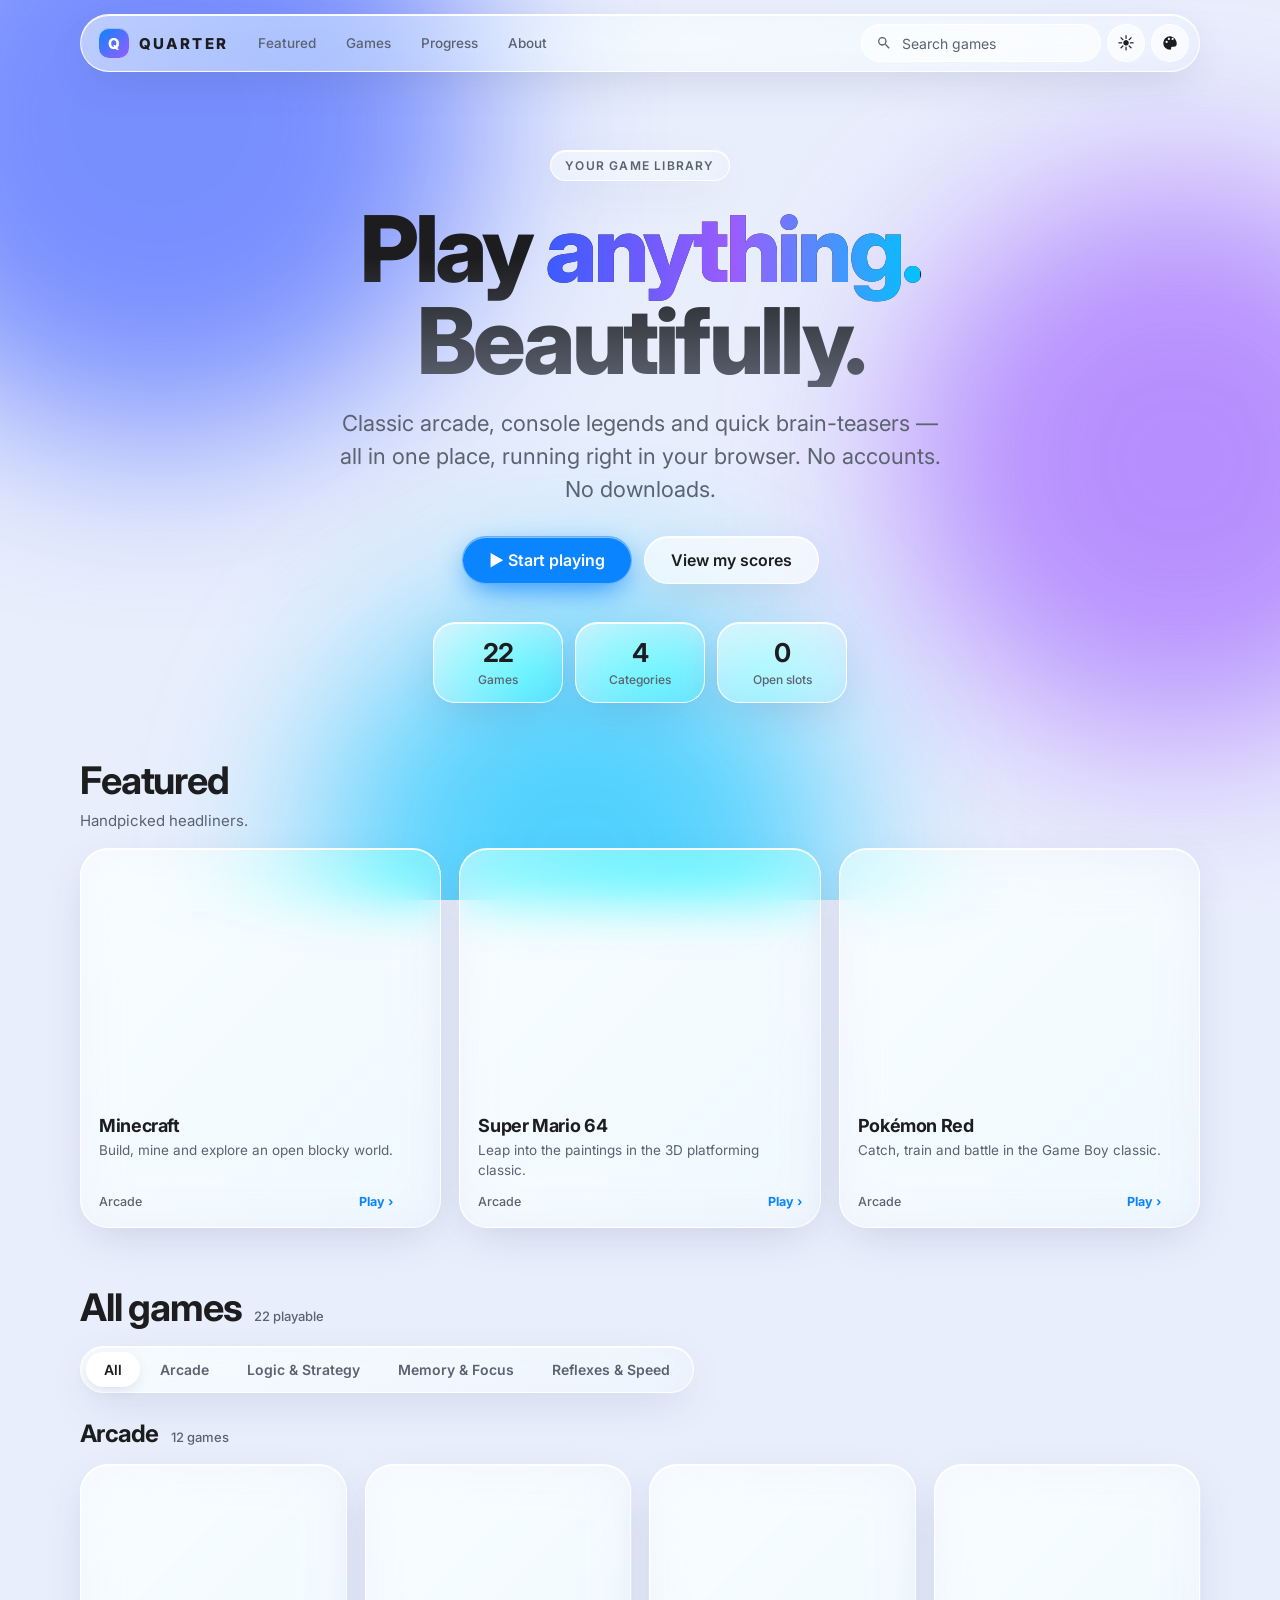
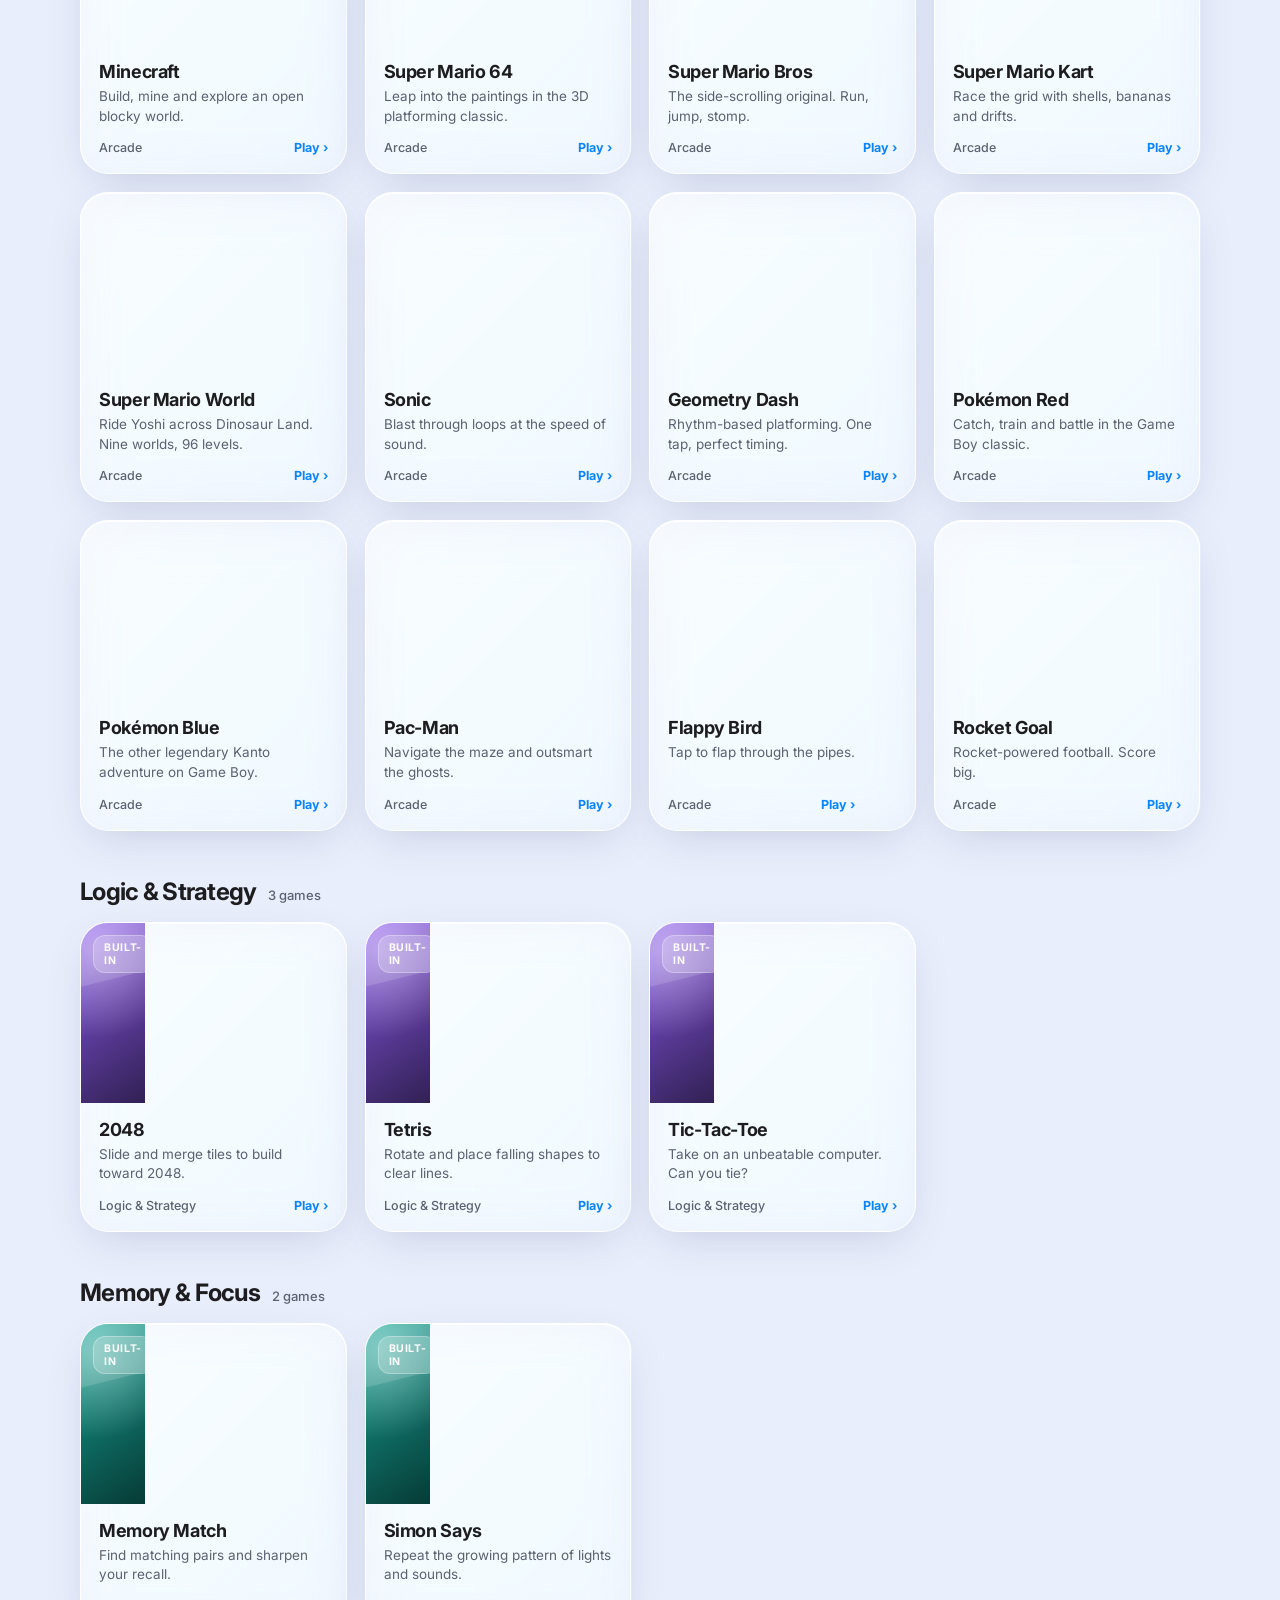
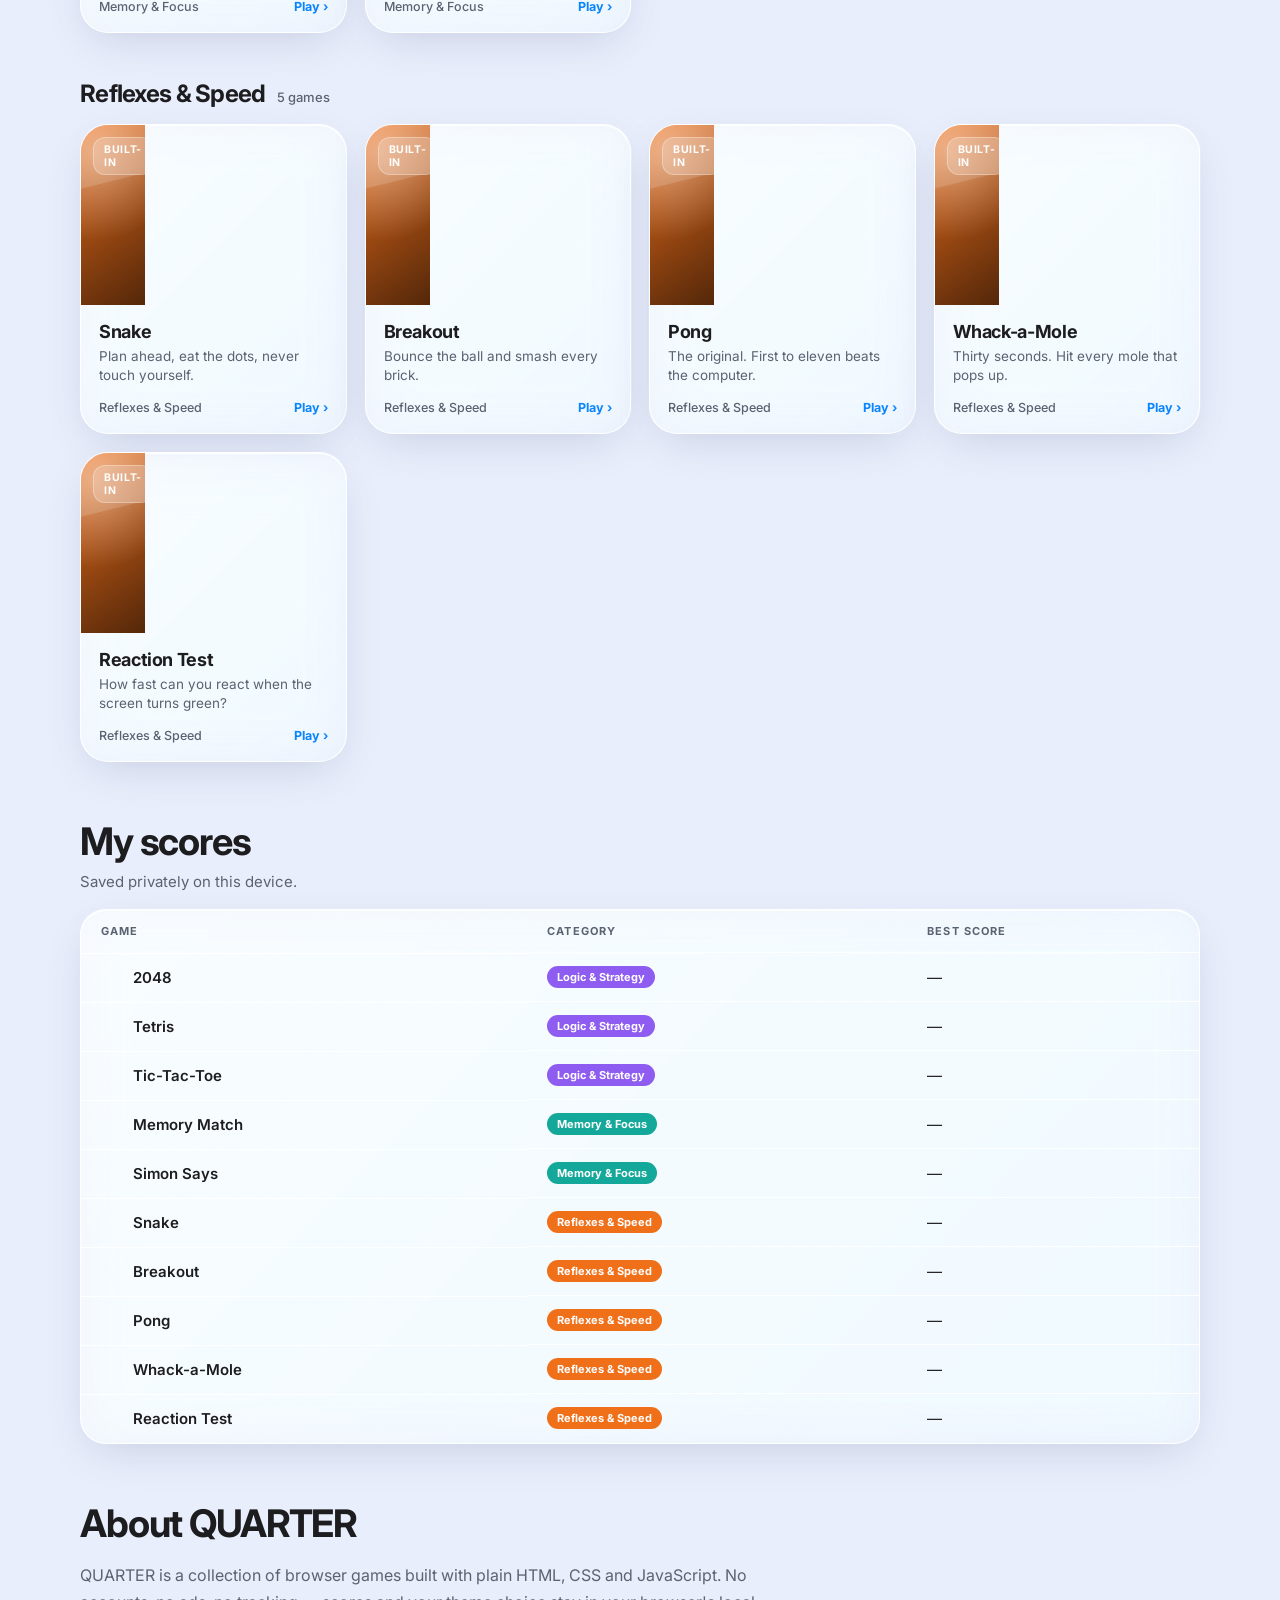
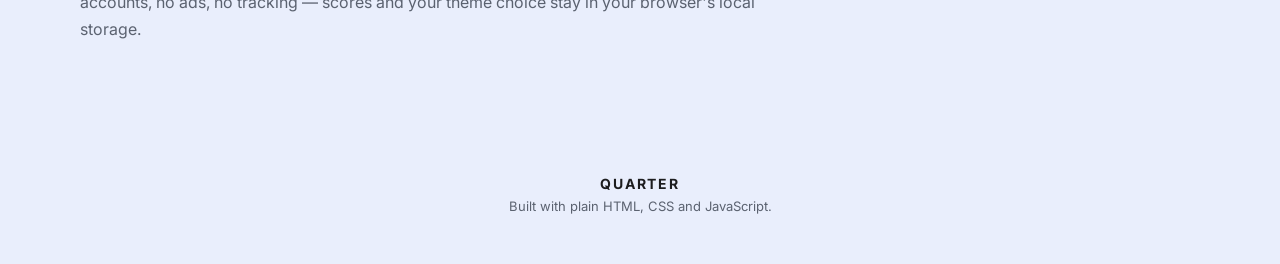
==== index.html @ 6c2a37e6 "Remove open slots from game list in index.html Removed 5 open slots for arcade games from the list." ====
<!DOCTYPE html>
<html lang="en" data-theme="midnight" data-mode="dark" data-style="glass">
<head>
<meta charset="UTF-8">
<meta name="viewport" content="width=device-width, initial-scale=1.0">
<title>QUARTER — Play</title>
<script>try{var h=document.documentElement,L=localStorage,m=L.getItem("quarter_mode"),c=L.getItem("quarter_theme"),y=L.getItem("quarter_style");if(!m)m=matchMedia("(prefers-color-scheme: light)").matches?"light":"dark";if(c==="frost"){c="midnight";m="light"}h.dataset.mode=m;if(c)h.dataset.theme=c;if(y)h.dataset.style=y}catch(e){}</script>
<link rel="icon" type="image/jpeg" href="favicon.jpg">
<style>
@import url('https://fonts.googleapis.com/css2?family=Inter:wght@400;500;600;700;800&family=Press+Start+2P&family=JetBrains+Mono:wght@400;600&display=swap');
:root{--font:-apple-system,BlinkMacSystemFont,"SF Pro Display","SF Pro Text",Inter,"Segoe UI",Roboto,sans-serif}
[data-theme=midnight]{--bgd:#05060d;--bgl:#e9eefc;--b1:#3b5bff;--b2:#9b5cff;--b3:#00c2ff;--accent:#0a84ff}
[data-theme=aurora]{--bgd:#021210;--bgl:#e4f8f1;--b1:#00d4a0;--b2:#1fa2ff;--b3:#7cff6b;--accent:#10b98a}
[data-theme=sunset]{--bgd:#150807;--bgl:#fff0e7;--b1:#ff6a3d;--b2:#ff2d78;--b3:#ffb347;--accent:#ff6a3d}
[data-theme=neon]{--bgd:#0a0214;--bgl:#f6e8ff;--b1:#ff00d4;--b2:#6a00ff;--b3:#00f0ff;--accent:#b44cff}
[data-theme=graphite]{--bgd:#0c0c0e;--bgl:#ececf0;--b1:#8e8e99;--b2:#5a6a8a;--b3:#b0b8c8;--accent:#7d8cab}
[data-mode=dark]{--bg:var(--bgd);--text:#f5f5f7;--muted:#a1a1b0;--g:rgba(255,255,255,.07);--gb:rgba(255,255,255,.17);--hi:rgba(255,255,255,.38);--sh:rgba(0,0,0,.5);--bo:.5;--surf:#161826;--line:rgba(255,255,255,.16);color-scheme:dark}
[data-mode=light]{--bg:var(--bgl);--text:#1d1d1f;--muted:#5b6270;--g:rgba(255,255,255,.55);--gb:rgba(255,255,255,.9);--hi:#fff;--sh:rgba(60,80,120,.22);--bo:.65;--surf:#fff;--line:rgba(0,0,0,.14);color-scheme:light}
[data-mode=light] .btn.sec,[data-mode=light] .search,[data-mode=light] .icon-btn{background:rgba(255,255,255,.65)}
[data-mode=light] nav.links a:hover{background:rgba(0,0,0,.06)}
[data-mode=light] .seg button.on{background:#fff}
*{box-sizing:border-box}html{scroll-behavior:smooth}
body{margin:0;background:var(--bg);color:var(--text);font-family:var(--font);-webkit-font-smoothing:antialiased;transition:background .5s,color .3s}
body:has(#stage-wrap.active){overflow:hidden}
a{color:inherit;text-decoration:none}button,input{font-family:inherit;color:inherit}
canvas{image-rendering:pixelated;max-width:100%}

/* ambient light behind the glass */
.bg{position:fixed;inset:0;z-index:-1;overflow:hidden;background:var(--bg);transition:background .5s}
.bg i{position:absolute;border-radius:50%;filter:blur(90px);opacity:var(--bo);animation:drift 22s ease-in-out infinite alternate;transition:background .6s}
.bg i:nth-child(1){width:640px;height:640px;top:-200px;left:-160px;background:var(--b1)}
.bg i:nth-child(2){width:560px;height:560px;top:20%;right:-180px;background:var(--b2);animation-delay:-7s}
.bg i:nth-child(3){width:520px;height:520px;bottom:-220px;left:25%;background:var(--b3);animation-delay:-13s}
@keyframes drift{to{transform:translate(60px,-40px) scale(1.12)}}

/* liquid glass material */
.glass{position:relative;background:linear-gradient(135deg,var(--g),rgba(255,255,255,.02));backdrop-filter:blur(26px) saturate(190%) brightness(1.05);-webkit-backdrop-filter:blur(26px) saturate(190%) brightness(1.05);border:1px solid var(--gb);box-shadow:inset 0 1px 0 var(--hi),inset 0 -1px 0 rgba(255,255,255,.05),inset 1px 0 0 rgba(255,255,255,.08),0 14px 44px -12px var(--sh)}
.glass:after{content:'';position:absolute;inset:0;border-radius:inherit;pointer-events:none;background:radial-gradient(260px circle at var(--mx,25%) var(--my,0%),rgba(255,255,255,.22),transparent 60%);opacity:0;transition:opacity .25s}
.glass:hover:after{opacity:1}

/* floating nav */
header.top{position:fixed;top:14px;left:50%;transform:translateX(-50%);width:min(1120px,calc(100% - 24px));height:58px;border-radius:30px;z-index:100;display:flex;align-items:center;gap:6px;padding:0 10px 0 18px}
.brand{display:flex;align-items:center;gap:10px;font-weight:800;letter-spacing:.14em;font-size:15px;margin-right:10px}
.brand .coin{width:30px;height:30px;border-radius:10px;background:linear-gradient(135deg,var(--accent),var(--b2));display:grid;place-items:center;color:#fff;font-size:15px;letter-spacing:0;box-shadow:inset 0 1px 0 rgba(255,255,255,.5)}
nav.links{display:flex;gap:2px}
nav.links a{font-size:13.5px;font-weight:500;color:var(--muted);padding:8px 14px;border-radius:20px;transition:.2s}
nav.links a:hover{color:var(--text);background:rgba(255,255,255,.1)}
.sp{flex:1}
.search{display:flex;align-items:center;gap:8px;height:38px;padding:0 14px;border-radius:20px;background:rgba(255,255,255,.08);border:1px solid var(--gb);width:min(240px,34vw);color:var(--muted)}
.search svg{width:16px;height:16px;flex-shrink:0}
.search input{background:none;border:0;outline:0;font-size:14px;width:100%;color:var(--text)}
.search input::placeholder{color:var(--muted)}
.icon-btn{width:38px;height:38px;border-radius:50%;border:1px solid var(--gb);background:rgba(255,255,255,.08);cursor:pointer;display:grid;place-items:center;transition:.2s}
.icon-btn:hover{background:rgba(255,255,255,.18);transform:scale(1.06)}
.icon-btn svg{width:18px;height:18px}
.themes{position:absolute;top:66px;right:6px;border-radius:24px;padding:14px;display:none;gap:12px;flex-direction:column;min-width:210px}
.themes.open{display:flex}
.themes h4{margin:0;font-size:11px;letter-spacing:.12em;text-transform:uppercase;color:var(--muted);font-weight:700}
.sw-row{display:flex;gap:10px}
.sw{width:30px;height:30px;border-radius:50%;border:2px solid transparent;cursor:pointer;box-shadow:inset 0 1px 0 rgba(255,255,255,.5),0 4px 10px rgba(0,0,0,.3);transition:.2s}
.sw:hover{transform:scale(1.12)}.sw.on{border-color:var(--text)}
.theme-name{font-size:13px;font-weight:600}

main{max-width:1160px;margin:0 auto;padding:0 20px 40px}

/* hero */
.hero{padding:150px 0 54px;text-align:center}
.eyebrow{display:inline-block;font-size:12px;font-weight:600;letter-spacing:.1em;text-transform:uppercase;padding:7px 14px;border-radius:20px;margin-bottom:22px;color:var(--muted)}
.hero h1{font-size:clamp(44px,8.5vw,92px);line-height:1;letter-spacing:-.04em;font-weight:800;margin:0 0 20px;background:linear-gradient(180deg,var(--text) 30%,var(--muted));-webkit-background-clip:text;background-clip:text;color:transparent}
.hero h1 em{font-style:normal;background:linear-gradient(90deg,var(--b1),var(--b2),var(--b3));-webkit-background-clip:text;background-clip:text;color:transparent}
.hero p{font-size:clamp(17px,2.2vw,22px);color:var(--muted);max-width:620px;margin:0 auto 30px;line-height:1.5;font-weight:400}
.cta{display:flex;gap:12px;justify-content:center;flex-wrap:wrap}
.btn{font-size:16px;font-weight:600;padding:13px 26px;border-radius:30px;border:1px solid var(--gb);cursor:pointer;transition:.25s;display:inline-flex;align-items:center;gap:8px}
.btn:hover{transform:translateY(-2px) scale(1.02)}
.btn.pri{background:var(--accent);color:#fff;border-color:rgba(255,255,255,.35);box-shadow:inset 0 1px 0 rgba(255,255,255,.5),0 10px 30px -8px var(--accent)}
.btn.sec{background:rgba(255,255,255,.1);backdrop-filter:blur(14px)}
.stats{display:flex;gap:12px;justify-content:center;margin-top:38px;flex-wrap:wrap}
.stat{border-radius:22px;padding:14px 26px;min-width:130px}
.stat b{display:block;font-size:26px;font-weight:700;letter-spacing:-.02em}
.stat span{font-size:12px;color:var(--muted);font-weight:500}

/* section headings */
.sec-head{display:flex;align-items:baseline;gap:12px;margin:0 0 16px}
.sec-head h2{font-size:clamp(26px,4vw,38px);letter-spacing:-.03em;font-weight:700;margin:0}
.sec-head .count{font-size:13px;color:var(--muted);font-weight:500}
.sec-sub{color:var(--muted);margin:-8px 0 18px;font-size:15px}
section.blk{margin-bottom:56px;scroll-margin-top:90px}

/* featured */
.feat{display:grid;grid-template-columns:repeat(3,1fr);gap:18px}
.feat .card .cover{height:250px}
.feat .card .ico{width:92px;height:92px}

/* filter control */
.seg{display:inline-flex;gap:2px;padding:5px;border-radius:26px;margin-bottom:26px;flex-wrap:wrap}
.seg button{border:0;background:none;font-size:14px;font-weight:600;padding:9px 18px;border-radius:22px;cursor:pointer;color:var(--muted);transition:.25s}
.seg button:hover{color:var(--text)}
.seg button.on{background:rgba(255,255,255,.2);color:var(--text);box-shadow:inset 0 1px 0 var(--hi),0 4px 14px -4px var(--sh)}

/* cards */
.group{margin-bottom:46px}
.grid{display:grid;grid-template-columns:repeat(auto-fill,minmax(230px,1fr));gap:18px}
.card{border-radius:28px;overflow:hidden;cursor:pointer;text-align:left;padding:0;display:flex;flex-direction:column;transition:transform .35s cubic-bezier(.2,.8,.2,1),box-shadow .35s}
.card:hover{transform:translateY(-6px) scale(1.015)}
.card:focus-visible{outline:3px solid var(--accent);outline-offset:3px}
.cover{height:180px;position:relative;display:grid;place-items:center;background:radial-gradient(circle at 25% 15%,rgba(255,255,255,.4),transparent 55%),linear-gradient(145deg,var(--c),color-mix(in srgb,var(--c) 35%,#000));overflow:hidden}
.cover:before{content:'';position:absolute;width:160%;height:60%;top:-30%;left:-30%;background:rgba(255,255,255,.14);transform:rotate(-14deg)}
.cover.art{background-size:cover;background-position:var(--pos,center)}
.cover.art:before{display:none}
.cover.art:after{content:'';position:absolute;inset:0;background:linear-gradient(180deg,rgba(0,0,0,.28),transparent 35%,transparent 70%,rgba(0,0,0,.22))}
.card:hover .cover.art{background-size:112%;transition:background-size .5s}
.cover.art{transition:background-size .5s}
.ico{width:64px;height:64px;position:relative;filter:drop-shadow(0 8px 14px rgba(0,0,0,.35));transition:transform .4s cubic-bezier(.2,.8,.2,1)}
.card:hover .ico{transform:scale(1.14) rotate(-4deg)}
.tag{position:absolute;top:12px;left:12px;font-size:10.5px;font-weight:700;letter-spacing:.06em;text-transform:uppercase;color:#fff;padding:5px 10px;border-radius:12px;background:rgba(255,255,255,.2);backdrop-filter:blur(10px);border:1px solid rgba(255,255,255,.3)}
.meta{padding:16px 18px 18px;flex:1;display:flex;flex-direction:column}
.meta h3{margin:0 0 5px;font-size:18px;font-weight:700;letter-spacing:-.02em}
.meta p{margin:0;font-size:13.5px;color:var(--muted);line-height:1.45;flex:1}
.foot{margin-top:14px;display:flex;justify-content:space-between;align-items:center;font-size:12.5px;color:var(--muted);font-weight:500}
.play{color:var(--accent);font-weight:700}
.card.slot{border-style:dashed;cursor:default}
.card.slot:hover{transform:none}
.card.slot .cover{background:repeating-linear-gradient(135deg,rgba(255,255,255,.07) 0 12px,transparent 12px 24px)}
.card.slot .ico{opacity:.45;filter:none}
.card.slot .tag{background:none;color:var(--muted);border-color:var(--gb)}
.empty{color:var(--muted);padding:40px;text-align:center;border-radius:24px}

/* progress */
.board{border-radius:26px;overflow:hidden}
.board table{width:100%;border-collapse:collapse;font-size:15px}
.board th{text-align:left;padding:14px 20px;font-size:11px;letter-spacing:.1em;text-transform:uppercase;color:var(--muted);font-weight:700}
.board td{padding:13px 20px;border-top:1px solid var(--gb)}
.board td.name{display:flex;align-items:center;gap:10px;font-weight:600}
.board td.name img{width:22px;height:22px}
.pill{display:inline-block;font-size:11px;font-weight:700;padding:4px 10px;border-radius:12px;color:#fff}

/* player sheet */
#stage-wrap{display:none;position:fixed;inset:0;z-index:300;background:rgba(0,0,0,.8);padding:20px;overflow:auto}
#stage-wrap.active{display:flex;align-items:center;justify-content:center;animation:fade .25s}
@keyframes fade{from{opacity:0}}
.stage{width:min(1180px,100%);border-radius:32px;padding:20px;animation:pop .35s cubic-bezier(.2,.9,.3,1.1);background:linear-gradient(135deg,rgba(40,44,60,.97),rgba(20,22,32,.98));color:#f5f5f7}
#stage-wrap .stage{backdrop-filter:none;-webkit-backdrop-filter:none}
#stage-wrap .stage:after{display:none}
.chipx{text-decoration:none;display:inline-block}
@keyframes pop{from{transform:scale(.94);opacity:0}}
.stage-head{display:flex;align-items:center;justify-content:space-between;margin-bottom:14px;flex-wrap:wrap;gap:10px;padding:0 6px}
.stage-head h2{font-size:22px;margin:0;letter-spacing:-.02em}
.stage-controls{display:flex;gap:8px;align-items:center;flex-wrap:wrap}
.chipx{font-size:12.5px;font-weight:600;padding:8px 14px;border-radius:18px;background:rgba(255,255,255,.1);border:1px solid rgba(255,255,255,.18);color:#e5e5ea}
button.chipx{cursor:pointer;transition:.2s}button.chipx:hover{background:rgba(255,255,255,.22)}
button.chipx.close:hover{background:#ff453a;border-color:#ff453a;color:#fff}
.stage-canvas-holder{display:flex;justify-content:center;align-items:center;background:#07080c;border-radius:22px;border:1px solid rgba(255,255,255,.1);padding:14px;min-height:420px}
.stage-canvas-holder:fullscreen{background:#000;width:100vw;height:100vh}
.stage-footer{margin-top:12px;color:#a1a1b0;font-size:13px;text-align:center}

footer{text-align:center;color:var(--muted);font-size:13px;padding:36px 20px 50px}
footer b{color:var(--text);letter-spacing:.14em;font-size:14px}
.error-banner{display:none;border-radius:16px;padding:12px 16px;margin-bottom:18px;color:#ff6961}


.themes{min-width:280px}
.row-mode{display:flex;align-items:center;gap:10px;font-size:13px;font-weight:600}
.row-mode span:first-child{flex:1}
.tog{width:50px;height:30px;border-radius:16px;border:1px solid var(--gb);background:rgba(120,120,140,.35);position:relative;cursor:pointer;padding:0;transition:.25s}
.tog i{position:absolute;top:2px;left:2px;width:24px;height:24px;border-radius:50%;background:#fff;box-shadow:0 2px 6px rgba(0,0,0,.35);transition:.25s}
.tog.on{background:var(--accent)}.tog.on i{transform:translateX(20px)}
.tabs{display:flex;gap:2px;padding:4px;border-radius:18px;background:rgba(120,120,140,.2)}
.tabs button{flex:1;border:0;background:none;font-size:13px;font-weight:600;padding:7px;border-radius:14px;cursor:pointer;color:var(--muted)}
.tabs button.on{background:var(--accent);color:#fff}
.style-opt{display:block;width:100%;text-align:left;border:1px solid var(--gb);background:rgba(120,120,140,.12);border-radius:14px;padding:9px 12px;margin-bottom:6px;cursor:pointer;transition:.2s}
.style-opt:hover{background:rgba(120,120,140,.25)}
.style-opt.on{border-color:var(--accent);box-shadow:0 0 0 1px var(--accent)}
.style-opt b{display:block;font-size:13.5px}.style-opt span{font-size:11.5px;color:var(--muted)}
#mode-btn{font-size:17px;line-height:1}

/* ===== Style packs (default = Liquid Glass) ===== */
html:not([data-style=glass]) .glass{backdrop-filter:none;-webkit-backdrop-filter:none;background:var(--surf);box-shadow:none;border-color:var(--line)}
html:not([data-style=glass]) .glass:after{display:none}
html:not([data-style=glass]) .bg i{display:none}
html:not([data-style=glass]) .hero h1{background:none;-webkit-background-clip:border-box;background-clip:border-box;color:var(--text)}
html:not([data-style=glass]) .hero h1 em{background:none;-webkit-background-clip:border-box;background-clip:border-box;color:var(--accent)}
html:not([data-style=glass]) .seg button.on{background:var(--accent);color:#fff;box-shadow:none}
html:not([data-style=glass]) :is(.search,.icon-btn){background:var(--surf);border-color:var(--line)}
html:not([data-style=glass]) nav.links a:hover{background:var(--line)}
html:not([data-style=glass]) .stage{background:var(--surf);color:var(--text)}
html:not([data-style=glass]) .chipx{background:var(--bg);color:var(--text);border-color:var(--line)}
html:not([data-style=glass]) .stage-footer{color:var(--muted)}

/* Clean (flat, Apple-like) */
html[data-style=clean][data-mode=dark]{--bg:#000;--surf:#1c1c1e;--line:rgba(255,255,255,.1)}
html[data-style=clean][data-mode=light]{--bg:#f5f5f7;--surf:#fff;--line:rgba(0,0,0,.08)}
html[data-style=clean] .glass{box-shadow:0 1px 2px rgba(0,0,0,.06),0 12px 32px -14px rgba(0,0,0,.28)}

/* Terminal */
html[data-style=terminal]{--font:"JetBrains Mono","SF Mono",Menlo,Consolas,monospace}
html[data-style=terminal][data-mode=dark]{--bg:#020403;--surf:#050d07;--text:color-mix(in srgb,var(--accent) 65%,#fff);--muted:color-mix(in srgb,var(--accent) 60%,#333);--line:color-mix(in srgb,var(--accent) 60%,#000)}
html[data-style=terminal][data-mode=light]{--bg:#f1eee1;--surf:#faf8ee;--text:#14301a;--muted:#4d6a52;--line:#14301a}
html[data-style=terminal] *{border-radius:4px!important}
html[data-style=terminal] .glass{border:1px solid var(--line)}
html[data-style=terminal][data-mode=dark] .glass{box-shadow:0 0 16px color-mix(in srgb,var(--accent) 22%,transparent)}
html[data-style=terminal][data-mode=dark] body{text-shadow:0 0 7px color-mix(in srgb,var(--accent) 45%,transparent)}
html[data-style=terminal] .hero h1{letter-spacing:-.02em}
html[data-style=terminal] .hero h1 em:after{content:'_';animation:blink 1s steps(2) infinite}
@keyframes blink{50%{opacity:0}}

/* Retro arcade */
html[data-style=retro]{--font:"Courier New",Courier,monospace;--pix:"Press Start 2P","Courier New",monospace}
html[data-style=retro][data-mode=dark]{--bg:#0d0221;--surf:#1a0b3b;--text:#fff6e0;--muted:#b9a7e0;--line:var(--accent)}
html[data-style=retro][data-mode=light]{--bg:#fff3c4;--surf:#fffdf0;--text:#2a1a4a;--muted:#6a5a8a;--line:#2a1a4a}
html[data-style=retro] *{border-radius:0!important}
html[data-style=retro] body{font-weight:700}
html[data-style=retro] :is(h1,h2,h3,h4,.brand,.btn,.tag,.stat b,.seg button,.eyebrow,.pill,nav.links a,.play,th,.tabs button){font-family:var(--pix);letter-spacing:0}
html[data-style=retro] .hero h1{font-size:clamp(24px,5.4vw,56px);line-height:1.3}
html[data-style=retro] h2{font-size:clamp(15px,3vw,22px)!important}
html[data-style=retro] .meta h3{font-size:12px!important;line-height:1.4}
html[data-style=retro] .btn{font-size:11px}html[data-style=retro] .seg button,html[data-style=retro] nav.links a{font-size:10px}
html[data-style=retro] .tag,html[data-style=retro] .eyebrow,html[data-style=retro] th,html[data-style=retro] .play,html[data-style=retro] .pill{font-size:8px}
html[data-style=retro] .stat b{font-size:18px}html[data-style=retro] .brand{font-size:12px}
html[data-style=retro] .meta p{font-size:13px}
html[data-style=retro] .glass{border:3px solid var(--line);box-shadow:6px 6px 0 rgba(0,0,0,.65)}
html[data-style=retro] .card:hover{transform:translate(-4px,-4px);box-shadow:10px 10px 0 rgba(0,0,0,.65)}
html[data-style=retro] .btn{border:3px solid var(--line)}
html[data-style=retro] .btn.pri{background:var(--accent);color:#fff}
html[data-style=retro] .cover.art{image-rendering:pixelated}
html[data-style=retro] .bg{background-image:linear-gradient(color-mix(in srgb,var(--accent) 20%,transparent) 1px,transparent 1px),linear-gradient(90deg,color-mix(in srgb,var(--accent) 20%,transparent) 1px,transparent 1px);background-size:44px 44px}
html[data-style=retro][data-mode=dark] body:after{content:'';position:fixed;inset:0;z-index:999;pointer-events:none;background:repeating-linear-gradient(0deg,rgba(0,0,0,.16) 0 1px,transparent 1px 3px)}

/* Windows 95 */
html[data-style=win95]{--font:Tahoma,"MS Sans Serif",Geneva,Arial,sans-serif}
html[data-style=win95][data-mode=light]{--bg:#008080;--surf:#c0c0c0;--wtxt:#000;--wmuted:#404040;--blt:#fff;--bmid2:#dfdfdf;--bmid:#808080;--bdk:#0a0a0a;--line:#808080;--sbg:#fff}
html[data-style=win95][data-mode=dark]{--bg:#00302f;--surf:#3a3a3a;--wtxt:#fff;--wmuted:#c8c8c8;--blt:#7a7a7a;--bmid2:#555;--bmid:#222;--bdk:#000;--line:#222;--sbg:#111}
html[data-style=win95] *{border-radius:0!important}
html[data-style=win95] :is(main,footer){--text:#fff;--muted:#d6ecec;color:#fff}
html[data-style=win95] .btn.sec{background:var(--surf)}
html[data-style=win95] .glass{--text:var(--wtxt);--muted:var(--wmuted);color:var(--wtxt);border:0;background:var(--surf);box-shadow:inset -1px -1px var(--bdk),inset 1px 1px var(--blt),inset -2px -2px var(--bmid),inset 2px 2px var(--bmid2)}
html[data-style=win95] :is(.btn,.chipx,.icon-btn,.seg button){background:var(--surf);color:var(--wtxt);border:0;box-shadow:inset -1px -1px var(--bdk),inset 1px 1px var(--blt),inset -2px -2px var(--bmid),inset 2px 2px var(--bmid2)}
html[data-style=win95] .seg button.on{background:var(--surf);color:var(--wtxt);font-weight:800;box-shadow:inset 1px 1px var(--bdk),inset -1px -1px var(--blt),inset 2px 2px var(--bmid)}
html[data-style=win95] .btn.sec{--text:var(--wtxt)}
html[data-style=win95] .btn.pri{font-weight:800}
html[data-style=win95] .btn:hover,html[data-style=win95] .icon-btn:hover{transform:none}
html[data-style=win95] .search{background:var(--sbg);box-shadow:inset 1px 1px var(--bdk),inset -1px -1px var(--blt),inset 2px 2px var(--bmid);border:0}
html[data-style=win95] .card:hover{transform:none;filter:brightness(1.06)}
html[data-style=win95] .hero h1{letter-spacing:0;font-weight:800}
html[data-style=win95] .hero h1 em{color:#ffff55}
html[data-style=win95] nav.links a{color:var(--wtxt)}
html[data-style=win95] nav.links a:hover{background:var(--bmid2)}
html[data-style=win95] .stage{padding:4px}
html[data-style=win95] .stage-head{background:linear-gradient(90deg,#000080,#1084d0);color:#fff;margin:0 0 6px;padding:4px 6px}
html[data-style=win95] .stage-head h2{font-size:14px;color:#fff}
html[data-style=win95] .sw.on{outline:2px dotted var(--wtxt);outline-offset:2px}
html[data-style=win95] .tabs button.on{background:#000080}
html[data-style=win95] .board td{border-color:var(--line)}

@media(max-width:860px){nav.links{display:none}.feat{grid-template-columns:1fr}.feat .card .cover{height:170px}}
@media(max-width:560px){.search{width:auto;flex:1}.brand span.w{display:none}.hero{padding-top:120px}.grid{grid-template-columns:1fr 1fr;gap:12px}.cover{height:110px}.ico{width:48px;height:48px}.meta p{display:none}.stat{min-width:100px;padding:12px 16px}}
</style>
</head>
<body>
<div class="bg" aria-hidden="true"><i></i><i></i><i></i></div>

<header class="top glass">
  <div class="brand"><span class="coin">Q</span><span class="w">QUARTER</span></div>
  <nav class="links"><a href="#featured">Featured</a><a href="#games">Games</a><a href="#progress">Progress</a><a href="#about">About</a></nav>
  <div class="sp"></div>
  <label class="search"><svg viewBox="0 0 24 24" fill="currentColor"><path d="M15.5 14h-.79l-.28-.27a6.5 6.5 0 1 0-.7.7l.27.28v.79l5 4.99L20.49 19l-4.99-5zm-6 0A4.5 4.5 0 1 1 14 9.5 4.5 4.5 0 0 1 9.5 14z"/></svg><input id="q" type="search" placeholder="Search games" autocomplete="off"></label>
  <button class="icon-btn" id="mode-btn" aria-label="Switch light or dark mode" title="Light / dark">☾</button>
  <button class="icon-btn" id="theme-btn" aria-label="Change theme"><svg viewBox="0 0 24 24" fill="currentColor"><path d="M12 3a9 9 0 1 0 0 18c1.1 0 1.8-.9 1.5-1.9-.3-1 .3-2.1 1.4-2.1H17a4 4 0 0 0 4-4c0-5-4-10-9-10zM7.5 12a1.5 1.5 0 1 1 0-3 1.5 1.5 0 0 1 0 3zm3-4a1.5 1.5 0 1 1 0-3 1.5 1.5 0 0 1 0 3zm5 0a1.5 1.5 0 1 1 0-3 1.5 1.5 0 0 1 0 3z"/></svg></button>
  <div class="themes glass" id="themes">
    <div class="row-mode"><span>Appearance</span><span id="mode-name">Dark</span><button class="tog" id="mode-tog" role="switch" aria-label="Dark mode"><i></i></button></div>
    <div class="tabs" id="tabs"><button data-tab="colors" class="on">Colors</button><button data-tab="style">Style</button></div>
    <div id="tab-colors"><div class="sw-row" id="sw-row"></div><div class="theme-name" id="theme-name" style="margin-top:10px"></div></div>
    <div id="tab-style" hidden></div>
  </div>
</header>

<main>
  <section class="hero">
    <div class="eyebrow glass">Your game library</div>
    <h1>Play <em>anything.</em><br>Beautifully.</h1>
    <p>Classic arcade, console legends and quick brain-teasers — all in one place, running right in your browser. No accounts. No downloads.</p>
    <div class="cta"><a href="#games" class="btn pri">▶ Start playing</a><a href="#progress" class="btn sec glass">View my scores</a></div>
    <div class="stats"><div class="stat glass"><b id="st-games">0</b><span>Games</span></div><div class="stat glass"><b id="st-cats">0</b><span>Categories</span></div><div class="stat glass"><b id="st-open">0</b><span>Open slots</span></div></div>
  </section>

  <div class="error-banner glass" id="error-banner"></div>

  <section class="blk" id="featured"><div class="sec-head"><h2>Featured</h2></div><p class="sec-sub">Handpicked headliners.</p><div class="feat" id="feat"></div></section>

  <section class="blk" id="games">
    <div class="sec-head"><h2>All games</h2><span class="count" id="total-count"></span></div>
    <div class="seg glass" id="chip-row"></div>
    <div id="sections"></div>
  </section>

  <section id="stage-wrap"><div class="stage glass" id="stage">
    <div class="stage-head"><h2 id="stage-title">Game</h2>
      <div class="stage-controls">
        <span class="chipx" id="stage-score">Score: 0</span>
        <span class="chipx" id="stage-best">Best: 0</span>
        <a class="chipx" id="newtab-btn" target="_blank" rel="noopener" style="display:none">↗ New tab</a>
        <button class="chipx" id="fullscreen-btn">⛶ Fullscreen</button>
        <button class="chipx close" id="close-stage">✕ Close</button>
      </div></div>
    <div class="stage-canvas-holder" id="stage-canvas-holder"></div>
    <div class="stage-footer" id="stage-help"></div>
  </div></section>

  <section class="blk" id="progress"><div class="sec-head"><h2>My scores</h2></div><p class="sec-sub">Saved privately on this device.</p>
    <div class="board glass"><table><thead><tr><th>Game</th><th>Category</th><th>Best score</th></tr></thead><tbody id="leaderboard-body"></tbody></table></div></section>

  <section class="blk" id="about"><div class="sec-head"><h2>About QUARTER</h2></div>
    <p style="color:var(--muted);max-width:68ch;line-height:1.7;font-size:16px">QUARTER is a collection of browser games built with plain HTML, CSS and JavaScript. No accounts, no ads, no tracking — scores and your theme choice stay in your browser's local storage.</p></section>
</main>
<footer><b>QUARTER</b><div style="margin-top:6px">Built with plain HTML, CSS and JavaScript.</div></footer>

<script>
'use strict';
function tw(code){ return 'https://cdn.jsdelivr.net/gh/twitter/twemoji@14.0.2/assets/svg/' + code + '.svg'; }
function iconImg(code, label, cls){ return '<img loading="lazy" class="'+(cls||'')+'" alt="'+label+'" src="'+tw(code)+'" onerror="this.style.visibility=\'hidden\'">'; }

const memoryStore = {};
const safeStorage = {
  get(k){ try{ return localStorage.getItem(k); }catch(e){ return k in memoryStore ? memoryStore[k] : null; } },
  set(k,v){ try{ localStorage.setItem(k,v); }catch(e){ memoryStore[k]=String(v); } }
};

/* ---------- Themes: colors + style + light/dark ---------- */
const COLORS=[
  {id:'midnight',name:'Midnight',sw:'linear-gradient(135deg,#3b5bff,#9b5cff)'},
  {id:'aurora',name:'Aurora',sw:'linear-gradient(135deg,#00d4a0,#1fa2ff)'},
  {id:'sunset',name:'Sunset',sw:'linear-gradient(135deg,#ff6a3d,#ff2d78)'},
  {id:'neon',name:'Neon',sw:'linear-gradient(135deg,#ff00d4,#00f0ff)'},
  {id:'graphite',name:'Graphite',sw:'linear-gradient(135deg,#8e8e99,#5a6a8a)'}
];
const STYLES=[
  {id:'glass',name:'Liquid Glass',desc:'Frosted, translucent — the default'},
  {id:'clean',name:'Clean',desc:'Flat and minimal, Apple-style'},
  {id:'retro',name:'Retro Arcade',desc:'Pixel fonts, neon grid, CRT scanlines'},
  {id:'win95',name:'Windows 95',desc:'Beveled grey windows on a teal desktop'},
  {id:'terminal',name:'Terminal',desc:'Monospace hacker look'}
];
const root=document.documentElement;
function setColor(id){
  const t=COLORS.find(x=>x.id===id)||COLORS[0]; root.dataset.theme=t.id; safeStorage.set('quarter_theme',t.id);
  document.getElementById('theme-name').textContent=t.name;
  document.querySelectorAll('.sw').forEach(x=>x.classList.toggle('on',x.dataset.id===t.id));
}
function setMode(m){
  m=m==='light'?'light':'dark'; root.dataset.mode=m; safeStorage.set('quarter_mode',m);
  document.getElementById('mode-btn').textContent=m==='dark'?'☾':'☀';
  document.getElementById('mode-name').textContent=m==='dark'?'Dark':'Light';
  document.getElementById('mode-tog').classList.toggle('on',m==='dark');
}
function setStyle(id){
  const t=STYLES.find(x=>x.id===id)||STYLES[0]; root.dataset.style=t.id; safeStorage.set('quarter_style',t.id);
  document.querySelectorAll('.style-opt').forEach(x=>x.classList.toggle('on',x.dataset.id===t.id));
}
const swRow=document.getElementById('sw-row');
COLORS.forEach(t=>{ const b=document.createElement('button'); b.className='sw'; b.dataset.id=t.id; b.title=t.name; b.style.background=t.sw; b.setAttribute('aria-label',t.name); b.addEventListener('click',()=>setColor(t.id)); swRow.appendChild(b); });
const styleTab=document.getElementById('tab-style');
STYLES.forEach(t=>{ const b=document.createElement('button'); b.className='style-opt'; b.dataset.id=t.id; b.innerHTML='<b>'+t.name+'</b><span>'+t.desc+'</span>'; b.addEventListener('click',()=>setStyle(t.id)); styleTab.appendChild(b); });
document.querySelectorAll('#tabs button').forEach(b=>b.addEventListener('click',()=>{
  document.querySelectorAll('#tabs button').forEach(x=>x.classList.toggle('on',x===b));
  document.getElementById('tab-colors').hidden=b.dataset.tab!=='colors'; styleTab.hidden=b.dataset.tab!=='style';
}));
const themesEl=document.getElementById('themes');
document.getElementById('theme-btn').addEventListener('click',e=>{ e.stopPropagation(); themesEl.classList.toggle('open'); });
document.addEventListener('click',e=>{ if(!themesEl.contains(e.target)) themesEl.classList.remove('open'); });
const flipMode=()=>setMode(root.dataset.mode==='dark'?'light':'dark');
document.getElementById('mode-btn').addEventListener('click',flipMode);
document.getElementById('mode-tog').addEventListener('click',flipMode);
setColor(root.dataset.theme); setMode(root.dataset.mode); setStyle(root.dataset.style);

/* ---------- Data ---------- */
const SUBJECTS = {
  arcade: {label:'Arcade',            color:'#0a84ff'},
  logic:  {label:'Logic & Strategy',  color:'#8e5cf0'},
  memory: {label:'Memory & Focus',    color:'#14a89a'},
  reflex: {label:'Reflexes & Speed',  color:'#f0701a'}
};

const GAMES = [
  // Arcade
  {id:'slot7',  name:'Minecraft',        code:'26cf-fe0f', subject:'arcade', url:'mc.html',    desc:'Build, mine and explore an open blocky world.', embed:true},
  {id:'slot6',  name:'Super Mario 64',   code:'2b50',      subject:'arcade', url:'sm64.html',  desc:'Leap into the paintings in the 3D platforming classic.', embed:true},
  {id:'slot4',  name:'Super Mario Bros', code:'1f344',     subject:'arcade', url:'smb.html',   desc:'The side-scrolling original. Run, jump, stomp.', embed:true},
  {id:'slot5',  name:'Super Mario Kart', code:'1f3c1',     subject:'arcade', url:'smk.html',   desc:'Race the grid with shells, bananas and drifts.', embed:true},
  {id:'slot20', name:'Super Mario World', code:'1f995', subject:'arcade', url:'smw.html', desc:'Ride Yoshi across Dinosaur Land. Nine worlds, 96 levels.', embed:true},
  {id:'slot8',  name:'Sonic',            code:'1f48d',     subject:'arcade', url:'sonic.html', desc:'Blast through loops at the speed of sound.', embed:true},
  {id:'slot9',  name:'Geometry Dash',    code:'1f53a',     subject:'arcade', url:'gd.html',    desc:'Rhythm-based platforming. One tap, perfect timing.', embed:true},
  {id:'slot13', name:'Pokémon Red',      code:'1f534',     subject:'arcade', url:'pr.html',    desc:'Catch, train and battle in the Game Boy classic.', embed:true},
  {id:'slot14', name:'Pokémon Blue',     code:'1f535',     subject:'arcade', url:'pb.html',    desc:'The other legendary Kanto adventure on Game Boy.', embed:true},
  {id:'slot11', name:'Pac-Man',          code:'1f7e1',     subject:'arcade', url:'pacman/index.html', desc:'Navigate the maze and outsmart the ghosts.', embed:true},
  {id:'slot12', name:'Flappy Bird',      code:'1f424',     subject:'arcade', url:'fb/index.html',     desc:'Tap to flap through the pipes.', embed:true},
  {id:'slot10', name:'Rocket Goal',      code:'26bd',      subject:'arcade', url:'https://rocketgoal.io', desc:'Rocket-powered football. Score big.', embed:true},

  // Logic & Strategy
  {id:'twenty48', name:'2048',        code:'1f522', subject:'logic', desc:'Slide and merge tiles to build toward 2048.'},
  {id:'blocks',   name:'Tetris',      code:'1f7e6', subject:'logic', desc:'Rotate and place falling shapes to clear lines.'},
  {id:'ttt',      name:'Tic-Tac-Toe', code:'274c',  subject:'logic', desc:'Take on an unbeatable computer. Can you tie?'},

  // Memory & Focus
  {id:'memory', name:'Memory Match', code:'1f0cf', subject:'memory', desc:'Find matching pairs and sharpen your recall.'},
  {id:'simon',  name:'Simon Says',   code:'1f3b5', subject:'memory', desc:'Repeat the growing pattern of lights and sounds.'},

  // Reflexes & Speed
  {id:'snake',    name:'Snake',        code:'1f40d', subject:'reflex', desc:'Plan ahead, eat the dots, never touch yourself.'},
  {id:'breakout', name:'Breakout',     code:'1f9f1', subject:'reflex', desc:'Bounce the ball and smash every brick.'},
  {id:'pong',     name:'Pong',         code:'1f3d3', subject:'reflex', desc:'The original. First to eleven beats the computer.'},
  {id:'whack',    name:'Whack-a-Mole', code:'1f439', subject:'reflex', desc:'Thirty seconds. Hit every mole that pops up.'},
  {id:'reaction', name:'Reaction Test',code:'26a1',  subject:'reflex', desc:'How fast can you react when the screen turns green?'}
];
const ART = {"slot20":"[data-uri]","slot6": "[data-uri]", "slot4": "[data-uri]", "slot5": "[data-uri]", "slot8": "[data-uri]", "slot7": "[data-uri]", "slot9": "[data-uri]", "slot13": "[data-uri]", "slot14": "[data-uri]", "slot10": "[data-uri]", "slot12": "[data-uri]", "slot11": "[data-uri]"};
const ART_POS = {slot4:'center 30%',slot8:'center 20%',slot11:'center 25%',slot6:'center 40%'};
const FEATURED = ['slot7','slot6','slot13'];
const isLive = g => !g.placeholder || !!(g.url && g.url.trim());
const isLinked = g => !!(g.url && g.url.trim());

function getInitFns(){
  return { snake:initSnake, breakout:initBreakout, twenty48:initTwenty48, memory:initMemory, pong:initPong, blocks:initBlocks,
           ttt:initTTT, whack:initWhack, reaction:initReaction, simon:initSimon };
}
function showError(msg){ const b=document.getElementById('error-banner'); b.textContent=msg; b.style.display='block'; }

/* ---------- Render ---------- */
let activeFilter='all', query='';
const chipRow=document.getElementById('chip-row'), sectionsEl=document.getElementById('sections');

function renderChips(){
  chipRow.innerHTML='';
  [['all','All'], ...Object.keys(SUBJECTS).map(k=>[k,SUBJECTS[k].label])].forEach(([k,label])=>{
    const b=document.createElement('button'); b.textContent=label; if(activeFilter===k) b.className='on';
    b.addEventListener('click',()=>{ activeFilter=k; renderChips(); renderSections(); });
    chipRow.appendChild(b);
  });
}
function renderSections(){
  sectionsEl.innerHTML='';
  const q=query.trim().toLowerCase(); let shown=0;
  Object.keys(SUBJECTS).forEach(key=>{
    if(activeFilter!=='all' && activeFilter!==key) return;
    const items=GAMES.filter(g=>g.subject===key && (!q || (g.name+' '+g.desc).toLowerCase().includes(q)));
    if(!items.length) return;
    shown+=items.length;
    const s=SUBJECTS[key], sec=document.createElement('div'); sec.className='group';
    sec.innerHTML='<div class="sec-head"><h2 style="font-size:24px">'+s.label+'</h2><span class="count">'+items.length+(items.length===1?' game':' games')+'</span></div>';
    const grid=document.createElement('div'); grid.className='grid';
    items.forEach(g=>grid.appendChild(buildCard(g,s)));
    sec.appendChild(grid); sectionsEl.appendChild(sec);
  });
  if(!shown) sectionsEl.innerHTML='<div class="empty glass">No games match “'+query.replace(/[<>&]/g,'')+'”.</div>';
}
function buildCard(g,s,big){
  const live=isLive(g), card=document.createElement('button');
  card.type='button'; card.className='card glass'+(live?'':' slot'); card.style.setProperty('--c',s.color);
  const best=(!live||isLinked(g))?null:getBest(g.id);
  card.innerHTML='<div class="cover'+(ART[g.id]?' art':'')+'"'+(ART[g.id]?' style="background-image:url('+ART[g.id]+');--pos:'+(ART_POS[g.id]||'center')+'" role="img" aria-label="'+g.name+' cover art"':'')+'><span class="tag">'+(!live?'Open slot':(isLinked(g)?'Console':'Built-in'))+'</span>'+(ART[g.id]?'':iconImg(g.code,g.name,'ico'))+'</div>'+
    '<div class="meta"><h3>'+g.name+'</h3><p>'+g.desc+'</p><div class="foot"><span>'+s.label+'</span><span class="play">'+(!live?'—':(best===null?'Play ›':(best>0?'Best '+best:'Play ›')))+'</span></div></div>';
  if(live) card.addEventListener('click',()=>launchGame(g.id,g.name,g.url||null));
  card.addEventListener('pointermove',e=>{ const r=card.getBoundingClientRect(); card.style.setProperty('--mx',(e.clientX-r.left)+'px'); card.style.setProperty('--my',(e.clientY-r.top)+'px'); });
  return card;
}
function renderFeatured(){
  const f=document.getElementById('feat'); f.innerHTML='';
  FEATURED.forEach(id=>{ const g=GAMES.find(x=>x.id===id); if(g) f.appendChild(buildCard(g,SUBJECTS[g.subject],true)); });
}
function renderStats(){
  document.getElementById('st-games').textContent=GAMES.filter(isLive).length;
  document.getElementById('st-cats').textContent=Object.keys(SUBJECTS).length;
  document.getElementById('st-open').textContent=GAMES.filter(g=>!isLive(g)).length;
  document.getElementById('total-count').textContent=GAMES.filter(isLive).length+' playable';
}
document.getElementById('q').addEventListener('input',e=>{
  query=e.target.value; renderSections();
  if(query) document.getElementById('games').scrollIntoView({behavior:'smooth',block:'start'});
});

/* ---------- Scores ---------- */
function getBest(id){ return parseInt(safeStorage.get('quarter_best_'+id)||'0',10); }
function setBest(id,val){ const c=getBest(id); if(val>c) safeStorage.set('quarter_best_'+id,val); return Math.max(c,val); }
function renderLeaderboard(){
  const body=document.getElementById('leaderboard-body'); body.innerHTML='';
  GAMES.filter(g=>!isLinked(g) && !g.placeholder).forEach(g=>{
    const s=SUBJECTS[g.subject], best=getBest(g.id), tr=document.createElement('tr');
    tr.innerHTML='<td class="name">'+iconImg(g.code,g.name)+' '+g.name+'</td><td><span class="pill" style="background:'+s.color+'">'+s.label+'</span></td><td>'+(best>0?best:'—')+'</td>';
    body.appendChild(tr);
  });
}

/* ---------- Player ---------- */
const stageWrap=document.getElementById('stage-wrap'), stageTitle=document.getElementById('stage-title'),
  stageScoreEl=document.getElementById('stage-score'), stageBestEl=document.getElementById('stage-best'),
  stageHelp=document.getElementById('stage-help'), canvasHolder=document.getElementById('stage-canvas-holder');
let currentCleanup=null;

function launchGame(id,name,url){
  if(currentCleanup){ try{currentCleanup();}catch(e){} currentCleanup=null; }
  canvasHolder.innerHTML=''; stageTitle.textContent=name;
  stageScoreEl.textContent='Score: 0'; stageBestEl.textContent='Best: '+getBest(id);
  stageScoreEl.style.display=stageBestEl.style.display=url?'none':'';
  stageWrap.classList.add('active');
  const nt=document.getElementById('newtab-btn'); nt.style.display=url?'':'none'; if(url) nt.href=url;
  if(url){
    const f=document.createElement('iframe'); f.src=url; f.title=name; f.allow='fullscreen; gamepad; autoplay';
    f.style='width:100%;height:min(72vh,720px);border:0;border-radius:14px;background:#000'; canvasHolder.appendChild(f);
    stageHelp.textContent='Black screen? These games load their emulator from cdn.emulatorjs.org — make sure it isn\'t blocked, then try “New tab”. Esc closes.';
    currentCleanup=()=>{ f.src='about:blank'; }; return;
  }
  const setScore=v=>{ stageScoreEl.textContent='Score: '+v; stageBestEl.textContent='Best: '+setBest(id,v); renderLeaderboard(); renderSections(); renderFeatured(); };
  const fn=getInitFns()[id];
  try{ currentCleanup=fn(canvasHolder,setScore,stageHelp,id); }
  catch(e){ canvasHolder.innerHTML='<div style="color:#fff;padding:30px">This game could not start.</div>'; console.error(e); }
}
document.addEventListener('keydown',e=>{ if(e.key==='Escape' && stageWrap.classList.contains('active') && !document.fullscreenElement) document.getElementById('close-stage').click(); });

document.getElementById('close-stage').addEventListener('click', ()=>{
  if(document.fullscreenElement) document.exitFullscreen();
  if(currentCleanup){ try{ currentCleanup(); }catch(e){} currentCleanup = null; }
  stageWrap.classList.remove('active');
});

const fullscreenBtn = document.getElementById('fullscreen-btn');
fullscreenBtn.addEventListener('click', ()=>{
  if(!document.fullscreenElement) canvasHolder.requestFullscreen?.().catch(()=>{});
  else document.exitFullscreen();
});
document.addEventListener('fullscreenchange', ()=>{
  fullscreenBtn.textContent = document.fullscreenElement ? '⤢ Exit fullscreen' : '⛶ Fullscreen';
  applyFullscreenScale();
});
window.addEventListener('resize', applyFullscreenScale);
function applyFullscreenScale(){
  const canvas = canvasHolder.querySelector('canvas'), content = canvasHolder.firstElementChild;
  if(!content) return;
  if(document.fullscreenElement){
    const margin = .96;
    if(canvas){
      const scale = Math.min(window.innerWidth*margin/canvas.width, window.innerHeight*margin/canvas.height);
      canvas.style.width = Math.floor(canvas.width*scale)+'px';
      canvas.style.height = Math.floor(canvas.height*scale)+'px';
    } else {
      content.style.transformOrigin = 'center center';
      content.style.transform = 'scale(1)';
      const r = content.getBoundingClientRect();
      content.style.transform = 'scale('+Math.min(window.innerWidth*margin/r.width, window.innerHeight*margin/r.height)+')';
    }
  } else {
    if(canvas){ canvas.style.width=''; canvas.style.height=''; }
    content.style.transform = '';
  }
}
document.addEventListener('keydown', e=>{
  if((e.key==='f'||e.key==='F') && stageWrap.classList.contains('active') && document.activeElement.tagName!=='INPUT') fullscreenBtn.click();
});



/* ---------- SNAKE ---------- */
function initSnake(holder, setScore, helpEl){
  helpEl.textContent = 'Arrow keys or WASD to steer. Eat the dots, avoid the walls and yourself.';
  const cell=18, cols=22, rows=20;
  const canvas=document.createElement('canvas'); canvas.width=cols*cell; canvas.height=rows*cell;
  canvas.style.background='#0e2c1c'; canvas.tabIndex=0;
  holder.appendChild(canvas); canvas.focus();
  const ctx=canvas.getContext('2d');
  let snake,dir,nextDir,food,score,over,timer;
  function place(){ food={x:Math.floor(Math.random()*cols),y:Math.floor(Math.random()*rows)}; }
  function reset(){
    snake=[{x:10,y:10},{x:9,y:10},{x:8,y:10}]; dir={x:1,y:0}; nextDir=dir; score=0; over=false; place();
  }
  function draw(){
    ctx.fillStyle='#0e2c1c'; ctx.fillRect(0,0,canvas.width,canvas.height);
    ctx.fillStyle='#ff9f43'; ctx.fillRect(food.x*cell+2,food.y*cell+2,cell-4,cell-4);
    snake.forEach((s,i)=>{ ctx.fillStyle = i===0 ? '#4ce0d2' : '#2fae9c'; ctx.fillRect(s.x*cell+1,s.y*cell+1,cell-2,cell-2); });
    if(over){ ctx.fillStyle='rgba(0,0,0,.55)'; ctx.fillRect(0,0,canvas.width,canvas.height);
      ctx.fillStyle='#fff'; ctx.font='bold 20px sans-serif'; ctx.textAlign='center';
      ctx.fillText('Game over — score '+score, canvas.width/2, canvas.height/2); }
  }
  function step(){
    if(over) return;
    dir=nextDir;
    const head={x:snake[0].x+dir.x, y:snake[0].y+dir.y};
    if(head.x<0||head.x>=cols||head.y<0||head.y>=rows||snake.some(s=>s.x===head.x&&s.y===head.y)){
      over=true; setScore(score); draw(); return;
    }
    snake.unshift(head);
    if(head.x===food.x && head.y===food.y){ score++; setScore(score); place(); } else snake.pop();
    draw();
  }
  canvas.addEventListener('keydown', e=>{
    const map={ArrowUp:{x:0,y:-1},ArrowDown:{x:0,y:1},ArrowLeft:{x:-1,y:0},ArrowRight:{x:1,y:0},w:{x:0,y:-1},s:{x:0,y:1},a:{x:-1,y:0},d:{x:1,y:0}};
    const nd=map[e.key]; if(!nd) return; e.preventDefault();
    if(nd.x===-dir.x && nd.y===-dir.y) return;
    nextDir=nd;
    if(over) reset();
  });
  reset(); draw();
  timer=setInterval(step, 120);
  return ()=>clearInterval(timer);
}

/* ---------- BREAKOUT ---------- */
function initBreakout(holder, setScore, helpEl){
  helpEl.textContent = 'Move the mouse, or use arrow keys, to steer the paddle. Clear all the bricks.';
  const w=440,h=420;
  const canvas=document.createElement('canvas'); canvas.width=w; canvas.height=h; canvas.style.background='#111';
  holder.appendChild(canvas);
  const ctx=canvas.getContext('2d');
  let paddle,ball,bricks,score,over,raf,keys={};
  const rows=5, cols=8, bw=w/cols, bh=16;
  function reset(){
    paddle={x:w/2-35,w:70,h:10}; ball={x:w/2,y:h-40,vx:3.2,vy:-3.6,r:6}; score=0; over=false;
    bricks=[];
    for(let r=0;r<rows;r++)for(let c=0;c<cols;c++) bricks.push({x:c*bw,y:r*bh+30,w:bw-2,h:bh-3,alive:true, color:['#ef5350','#ffca28','#66bb6a','#42a5f5','#ab47bc'][r]});
  }
  canvas.addEventListener('mousemove', e=>{
    const rect=canvas.getBoundingClientRect();
    paddle.x = Math.min(w-paddle.w, Math.max(0, (e.clientX-rect.left) - paddle.w/2));
  });
  document.addEventListener('keydown', e=>keys[e.key]=true);
  document.addEventListener('keyup', e=>keys[e.key]=false);
  function loop(){
    if(keys['ArrowLeft']) paddle.x=Math.max(0,paddle.x-6);
    if(keys['ArrowRight']) paddle.x=Math.min(w-paddle.w,paddle.x+6);
    if(!over){
      ball.x+=ball.vx; ball.y+=ball.vy;
      if(ball.x<ball.r||ball.x>w-ball.r) ball.vx*=-1;
      if(ball.y<ball.r) ball.vy*=-1;
      if(ball.y>h+30){ over=true; setScore(score); }
      if(ball.y+ball.r>h-20 && ball.y+ball.r<h && ball.x>paddle.x && ball.x<paddle.x+paddle.w){ ball.vy=-Math.abs(ball.vy); }
      bricks.forEach(b=>{
        if(!b.alive) return;
        if(ball.x>b.x&&ball.x<b.x+b.w&&ball.y-ball.r<b.y+b.h&&ball.y+ball.r>b.y){ b.alive=false; ball.vy*=-1; score+=10; setScore(score); }
      });
      if(bricks.every(b=>!b.alive)){ over=true; setScore(score); }
    }
    ctx.fillStyle='#111'; ctx.fillRect(0,0,w,h);
    bricks.forEach(b=>{ if(b.alive){ ctx.fillStyle=b.color; ctx.fillRect(b.x,b.y,b.w,b.h); } });
    ctx.fillStyle='#4ce0d2'; ctx.fillRect(paddle.x,h-16,paddle.w,paddle.h);
    ctx.beginPath(); ctx.arc(ball.x,ball.y,ball.r,0,7); ctx.fillStyle='#fff'; ctx.fill();
    if(over){ ctx.fillStyle='#fff'; ctx.font='bold 18px sans-serif'; ctx.textAlign='center'; ctx.fillText('Score '+score+' — click to retry', w/2, h/2); }
    raf=requestAnimationFrame(loop);
  }
  canvas.addEventListener('click', ()=>{ if(over) reset(); });
  reset(); loop();
  return ()=>cancelAnimationFrame(raf);
}

/* ---------- 2048 ---------- */
function initTwenty48(holder, setScore, helpEl){
  helpEl.textContent = 'Arrow keys to slide every tile. Matching tiles merge. Reach the highest score you can.';
  const wrap=document.createElement('div');
  wrap.style.cssText='display:grid;grid-template-columns:repeat(4,74px);grid-template-rows:repeat(4,74px);gap:8px;background:#3a2f21;padding:8px;border-radius:6px;';
  holder.appendChild(wrap);
  let grid, score, cellsEl=[];
  const colors={2:'#eee4da',4:'#ede0c8',8:'#f2b179',16:'#f59563',32:'#f67c5f',64:'#f65e3b',128:'#edcf72',256:'#edcc61',512:'#edc850',1024:'#edc53f',2048:'#edc22e'};
  function build(){
    grid=Array.from({length:4},()=>Array(4).fill(0)); score=0;
    wrap.innerHTML=''; cellsEl=[];
    for(let i=0;i<16;i++){ const c=document.createElement('div'); c.style.cssText='background:#cbbfa6;border-radius:4px;display:flex;align-items:center;justify-content:center;font-weight:700;font-family:sans-serif;font-size:22px;'; wrap.appendChild(c); cellsEl.push(c); }
    addTile(); addTile(); render();
  }
  function addTile(){
    const empty=[]; grid.forEach((row,r)=>row.forEach((v,c)=>{ if(!v) empty.push([r,c]); }));
    if(!empty.length) return;
    const [r,c]=empty[Math.floor(Math.random()*empty.length)];
    grid[r][c]= Math.random()<0.9?2:4;
  }
  function render(){
    grid.forEach((row,r)=>row.forEach((v,c)=>{
      const el=cellsEl[r*4+c];
      el.textContent=v||''; el.style.background=v?(colors[v]||'#3c3a32'):'#cbbfa6'; el.style.color=v>4?'#fff':'#5b5346';
    }));
  }
  function slideRow(row){
    let arr=row.filter(v=>v);
    for(let i=0;i<arr.length-1;i++){ if(arr[i]===arr[i+1]){ arr[i]*=2; score+=arr[i]; arr.splice(i+1,1); } }
    while(arr.length<4) arr.push(0);
    return arr;
  }
  function move(dir){
    let moved=false;
    const before=JSON.stringify(grid);
    if(dir==='left'){ grid=grid.map(row=>slideRow(row)); }
    if(dir==='right'){ grid=grid.map(row=>slideRow(row.slice().reverse()).reverse()); }
    if(dir==='up'){ for(let c=0;c<4;c++){ const col=slideRow([0,1,2,3].map(r=>grid[r][c])); for(let r=0;r<4;r++) grid[r][c]=col[r]; } }
    if(dir==='down'){ for(let c=0;c<4;c++){ const col=slideRow([3,2,1,0].map(r=>grid[r][c])).reverse(); for(let r=0;r<4;r++) grid[r][c]=col[r]; } }
    moved = JSON.stringify(grid)!==before;
    if(moved){ addTile(); render(); setScore(score); }
  }
  function keyHandler(e){
    const map={ArrowLeft:'left',ArrowRight:'right',ArrowUp:'up',ArrowDown:'down'};
    if(map[e.key]){ e.preventDefault(); move(map[e.key]); }
  }
  document.addEventListener('keydown', keyHandler);
  build();
  return ()=>document.removeEventListener('keydown', keyHandler);
}

/* ---------- MEMORY MATCH ---------- */
function initMemory(holder, setScore, helpEl){
  helpEl.textContent = 'Flip two cards at a time. Match all pairs in as few flips as possible — score counts pairs found.';
  const icons=['🍎','🍋','🍇','🍓','🍒','🍉','🍑','🥝'];
  const deck=[...icons,...icons].sort(()=>Math.random()-.5);
  const wrap=document.createElement('div');
  wrap.style.cssText='display:grid;grid-template-columns:repeat(4,64px);grid-template-rows:repeat(4,64px);gap:8px;';
  holder.appendChild(wrap);
  let first=null, second=null, lock=false, found=0;
  deck.forEach((sym,i)=>{
    const b=document.createElement('button'); b.type='button';
    b.style.cssText='font-size:28px;background:#2a2b30;border:1px solid #3c4043;border-radius:6px;cursor:pointer;color:transparent;';
    b.dataset.sym=sym;
    b.addEventListener('click', ()=>{
      if(lock||b===first||b.classList.contains('done')) return;
      b.style.color='#fff';
      if(!first){ first=b; return; }
      second=b; lock=true;
      if(first.dataset.sym===second.dataset.sym){
        first.classList.add('done'); second.classList.add('done');
        found++; setScore(found); first=null; second=null; lock=false;
      } else {
        setTimeout(()=>{ first.style.color='transparent'; second.style.color='transparent'; first=null; second=null; lock=false; }, 650);
      }
    });
    wrap.appendChild(b);
  });
  return ()=>{};
}

/* ---------- PONG ---------- */
function initPong(holder, setScore, helpEl){
  helpEl.textContent = 'Move the mouse up and down to control your paddle. First to eleven.';
  const w=440,h=320;
  const canvas=document.createElement('canvas'); canvas.width=w; canvas.height=h; canvas.style.background='#111';
  holder.appendChild(canvas);
  const ctx=canvas.getContext('2d');
  let py=h/2-25, ay=h/2-25, ball, ps=0, as=0, raf;
  function reset(){ ball={x:w/2,y:h/2,vx: (Math.random()<0.5?-1:1)*4,vy:(Math.random()*4-2)}; }
  canvas.addEventListener('mousemove', e=>{ const r=canvas.getBoundingClientRect(); py=Math.min(h-50,Math.max(0,e.clientY-r.top-25)); });
  reset();
  function loop(){
    ball.x+=ball.vx; ball.y+=ball.vy;
    if(ball.y<0||ball.y>h) ball.vy*=-1;
    if(ball.x<14 && ball.y>py && ball.y<py+50) ball.vx=Math.abs(ball.vx);
    if(ball.x>w-14 && ball.y>ay && ball.y<ay+50) ball.vx=-Math.abs(ball.vx);
    if(ball.x<0){ as++; setScore(ps); reset(); }
    if(ball.x>w){ ps++; setScore(ps); reset(); }
    const target = ball.y-25;
    ay += (target-ay)*0.06;
    ay = Math.min(h-50, Math.max(0, ay));
    ctx.fillStyle='#111'; ctx.fillRect(0,0,w,h);
    ctx.fillStyle='#4ce0d2'; ctx.fillRect(4,py,8,50);
    ctx.fillStyle='#ff9f43'; ctx.fillRect(w-12,ay,8,50);
    ctx.beginPath(); ctx.arc(ball.x,ball.y,6,0,7); ctx.fillStyle='#fff'; ctx.fill();
    ctx.font='20px sans-serif'; ctx.fillStyle='#666'; ctx.textAlign='center';
    ctx.fillText(ps+'   '+as, w/2, 30);
    if(ps>=11||as>=11){ ctx.fillStyle='#fff'; ctx.font='bold 20px sans-serif'; ctx.fillText(ps>=11?'You win!':'Computer wins', w/2, h/2); setScore(ps); return; }
    raf=requestAnimationFrame(loop);
  }
  loop();
  return ()=>cancelAnimationFrame(raf);
}

/* ---------- BLOCKS (simplified Tetris) ---------- */
function initBlocks(holder, setScore, helpEl){
  helpEl.textContent = 'Arrow keys to move and rotate, down to drop faster. Clear full rows.';
  const cols=10, rows=18, cell=20;
  const canvas=document.createElement('canvas'); canvas.width=cols*cell; canvas.height=rows*cell; canvas.style.background='#111'; canvas.tabIndex=0;
  holder.appendChild(canvas); canvas.focus();
  const ctx=canvas.getContext('2d');
  const shapes={
    I:[[1,1,1,1]], O:[[1,1],[1,1]], T:[[0,1,0],[1,1,1]],
    S:[[0,1,1],[1,1,0]], Z:[[1,1,0],[0,1,1]], L:[[1,0],[1,0],[1,1]], J:[[0,1],[0,1],[1,1]]
  };
  const colorsByKey={I:'#4ce0d2',O:'#ffca28',T:'#ab47bc',S:'#66bb6a',Z:'#ef5350',L:'#ff9f43',J:'#42a5f5'};
  let board,cur,pos,score,over,timer;
  function newPiece(){
    const keys=Object.keys(shapes); const k=keys[Math.floor(Math.random()*keys.length)];
    return {shape:shapes[k].map(r=>r.slice()), color:colorsByKey[k]};
  }
  function reset(){ board=Array.from({length:rows},()=>Array(cols).fill(null)); score=0; over=false; cur=newPiece(); pos={x:4,y:0}; }
  function collide(shape,px,py){
    for(let r=0;r<shape.length;r++)for(let c=0;c<shape[r].length;c++){
      if(!shape[r][c]) continue;
      const x=px+c, y=py+r;
      if(x<0||x>=cols||y>=rows) return true;
      if(y>=0 && board[y][x]) return true;
    }
    return false;
  }
  function merge(){
    cur.shape.forEach((row,r)=>row.forEach((v,c)=>{ if(v && pos.y+r>=0) board[pos.y+r][pos.x+c]=cur.color; }));
  }
  function clearLines(){
    let cleared=0;
    board = board.filter(row=>{ if(row.every(v=>v)){ cleared++; return false; } return true; });
    while(board.length<rows) board.unshift(Array(cols).fill(null));
    if(cleared){ score+=cleared*100; setScore(score); }
  }
  function rotate(shape){
    return shape[0].map((_,i)=>shape.map(row=>row[i]).reverse());
  }
  function drop(){
    if(over) return;
    if(!collide(cur.shape,pos.x,pos.y+1)){ pos.y++; }
    else { merge(); clearLines(); cur=newPiece(); pos={x:4,y:0}; if(collide(cur.shape,pos.x,pos.y)){ over=true; setScore(score); } }
    draw();
  }
  function draw(){
    ctx.fillStyle='#111'; ctx.fillRect(0,0,canvas.width,canvas.height);
    board.forEach((row,r)=>row.forEach((v,c)=>{ if(v){ ctx.fillStyle=v; ctx.fillRect(c*cell+1,r*cell+1,cell-2,cell-2); } }));
    ctx.fillStyle=cur.color;
    cur.shape.forEach((row,r)=>row.forEach((v,c)=>{ if(v) ctx.fillRect((pos.x+c)*cell+1,(pos.y+r)*cell+1,cell-2,cell-2); }));
    if(over){ ctx.fillStyle='rgba(0,0,0,.6)'; ctx.fillRect(0,0,canvas.width,canvas.height);
      ctx.fillStyle='#fff'; ctx.font='bold 16px sans-serif'; ctx.textAlign='center'; ctx.fillText('Game over — '+score, canvas.width/2, canvas.height/2); }
  }
  canvas.addEventListener('keydown', e=>{
    if(over){ if(e.key==='Enter') reset(); draw(); return; }
    if(e.key==='ArrowLeft' && !collide(cur.shape,pos.x-1,pos.y)) pos.x--;
    if(e.key==='ArrowRight' && !collide(cur.shape,pos.x+1,pos.y)) pos.x++;
    if(e.key==='ArrowDown') drop();
    if(e.key==='ArrowUp'){ const r=rotate(cur.shape); if(!collide(r,pos.x,pos.y)) cur.shape=r; }
    e.preventDefault(); draw();
  });
  reset(); draw();
  timer=setInterval(drop, 650);
  return ()=>clearInterval(timer);
}



/* ---------- New built-in games ---------- */
function initTTT(holder,setScore,helpEl){
  helpEl.textContent='You are X. Score = wins (a tie is a great result against this opponent).';
  const wrap=document.createElement('div'); wrap.style.cssText='display:grid;grid-template-columns:repeat(3,96px);gap:8px';
  holder.appendChild(wrap);
  let b,wins=0,over;
  const L=[[0,1,2],[3,4,5],[6,7,8],[0,3,6],[1,4,7],[2,5,8],[0,4,8],[2,4,6]];
  const win=(b,p)=>L.some(l=>l.every(i=>b[i]===p)), full=b=>b.every(Boolean);
  function mm(b,p){ if(win(b,'O'))return 1; if(win(b,'X'))return -1; if(full(b))return 0;
    let best=p==='O'?-2:2; b.forEach((v,i)=>{ if(v)return; b[i]=p; const s=mm(b,p==='O'?'X':'O'); b[i]=null; best=p==='O'?Math.max(best,s):Math.min(best,s); }); return best; }
  function ai(){ let bs=-2,bi=-1; b.forEach((v,i)=>{ if(v)return; b[i]='O'; const s=mm(b,'X'); b[i]=null; if(s>bs){bs=s;bi=i;} }); if(bi>=0) b[bi]='O'; }
  function draw(msg){ wrap.innerHTML='';
    b.forEach((v,i)=>{ const c=document.createElement('button'); c.textContent=v||'';
      c.style.cssText='height:96px;font-size:48px;font-weight:700;border-radius:18px;border:1px solid rgba(255,255,255,.2);background:rgba(255,255,255,.08);color:'+(v==='X'?'#4cc3ff':'#ff6b8a')+';cursor:pointer';
      c.onclick=()=>{ if(over){ reset(); return; } if(v) return; b[i]='X';
        if(win(b,'X')){ over=true; wins++; setScore(wins); return draw('You win! Click to play again'); }
        if(full(b)){ over=true; return draw('Tie! Click to play again'); }
        ai(); if(win(b,'O')){ over=true; return draw('Computer wins. Click to retry'); }
        if(full(b)){ over=true; return draw('Tie! Click to play again'); } draw(); };
      wrap.appendChild(c); });
    if(msg){ const m=document.createElement('div'); m.textContent=msg; m.style.cssText='grid-column:1/4;text-align:center;color:#fff;font-weight:600;padding-top:6px'; wrap.appendChild(m); } }
  function reset(){ b=Array(9).fill(null); over=false; draw(); }
  reset(); return ()=>{};
}
function initWhack(holder,setScore,helpEl){
  helpEl.textContent='Click the moles! 30 seconds on the clock. Click the board to restart.';
  const wrap=document.createElement('div'); wrap.style.cssText='display:grid;grid-template-columns:repeat(3,100px);gap:12px;text-align:center';
  const hud=document.createElement('div'); hud.style.cssText='grid-column:1/4;color:#fff;font-weight:700;font-size:18px'; wrap.appendChild(hud);
  const holes=[]; for(let i=0;i<9;i++){ const h=document.createElement('button'); h.style.cssText='height:100px;border-radius:50%;border:0;font-size:46px;background:radial-gradient(circle at 50% 70%,#2a1d12,#120b06);cursor:pointer'; wrap.appendChild(h); holes.push(h); }
  holder.appendChild(wrap);
  let score,left,on,t1,t2;
  function start(){ clearInterval(t1); clearInterval(t2); score=0; left=30; on=-1; hud.textContent='Time 30 · Score 0'; setScore(0);
    t1=setInterval(()=>{ left--; hud.textContent='Time '+left+' · Score '+score; if(left<=0){ clearInterval(t1); clearInterval(t2); holes.forEach(h=>h.textContent=''); on=-1; hud.textContent='Time up! Score '+score+' — click a hole to replay'; } },1000);
    t2=setInterval(()=>{ holes.forEach(h=>h.textContent=''); on=Math.floor(Math.random()*9); holes[on].textContent='🐹'; },750); }
  holes.forEach((h,i)=>h.onclick=()=>{ if(left<=0){ start(); return; } if(i===on){ score++; on=-1; h.textContent='💥'; setScore(score); hud.textContent='Time '+left+' · Score '+score; } });
  start(); return ()=>{ clearInterval(t1); clearInterval(t2); };
}
function initReaction(holder,setScore,helpEl){
  helpEl.textContent='Click to start. When it turns green, click as fast as you can. Score = 1000 − your ms.';
  const d=document.createElement('button'); d.style.cssText='width:min(520px,100%);height:300px;border:0;border-radius:24px;font-size:24px;font-weight:700;color:#fff;cursor:pointer';
  holder.appendChild(d); let st='idle',t0,to;
  function idle(m,c){ d.textContent=m; d.style.background=c; }
  idle('Click to start','#0a84ff');
  d.onclick=()=>{
    if(st==='idle'){ st='wait'; idle('Wait for green…','#c0392b'); to=setTimeout(()=>{ st='go'; t0=performance.now(); idle('CLICK!','#1fb35a'); },1000+Math.random()*2500); }
    else if(st==='wait'){ clearTimeout(to); st='idle'; idle('Too soon! Click to try again','#0a84ff'); }
    else if(st==='go'){ const ms=Math.round(performance.now()-t0); st='idle'; setScore(Math.max(0,1000-ms)); idle(ms+' ms — click to go again','#0a84ff'); }
  };
  return ()=>clearTimeout(to);
}
function initSimon(holder,setScore,helpEl){
  helpEl.textContent='Watch the pattern, then repeat it. Score = rounds completed.';
  const wrap=document.createElement('div'); wrap.style.cssText='display:grid;grid-template-columns:repeat(2,130px);gap:12px';
  holder.appendChild(wrap);
  const cols=['#34c759','#ff453a','#ffd60a','#0a84ff'], freq=[330,262,392,196];
  const pads=cols.map((c,i)=>{ const p=document.createElement('button'); p.style.cssText='height:130px;border:0;border-radius:26px;background:'+c+';opacity:.45;cursor:pointer;transition:opacity .1s,transform .1s'; wrap.appendChild(p); return p; });
  let ac,seq=[],pos=0,busy=true,dead=false;
  function beep(i){ try{ ac=ac||new (window.AudioContext||window.webkitAudioContext)(); const o=ac.createOscillator(),g=ac.createGain(); o.frequency.value=freq[i]; g.gain.value=.12; o.connect(g); g.connect(ac.destination); o.start(); o.stop(ac.currentTime+.25);}catch(e){} }
  function flash(i){ return new Promise(r=>{ pads[i].style.opacity=1; pads[i].style.transform='scale(1.05)'; beep(i); setTimeout(()=>{ pads[i].style.opacity=.45; pads[i].style.transform=''; setTimeout(r,150); },350); }); }
  async function round(){ busy=true; seq.push(Math.floor(Math.random()*4)); pos=0; await new Promise(r=>setTimeout(r,600)); for(const i of seq){ if(dead) return; await flash(i); } busy=false; }
  pads.forEach((p,i)=>p.onclick=async()=>{
    if(busy) { if(!seq.length||seq.length&&dead){ dead=false; seq=[]; round(); } return; }
    await flash(i);
    if(i!==seq[pos]){ setScore(seq.length-1); seq=[]; busy=true; helpEl.textContent='Missed! Click any pad to start again.'; return; }
    if(++pos===seq.length){ setScore(seq.length); round(); }
  });
  helpEl.textContent='Click any pad to begin.'; seq=[];
  return ()=>{ dead=true; };
}

/* ---------- Boot ---------- */
try{
  renderStats(); renderFeatured(); renderChips(); renderSections(); renderLeaderboard();
}catch(e){ console.error(e); showError('Something went wrong loading the game list. Please refresh.'); }
</script>
</body>
</html>
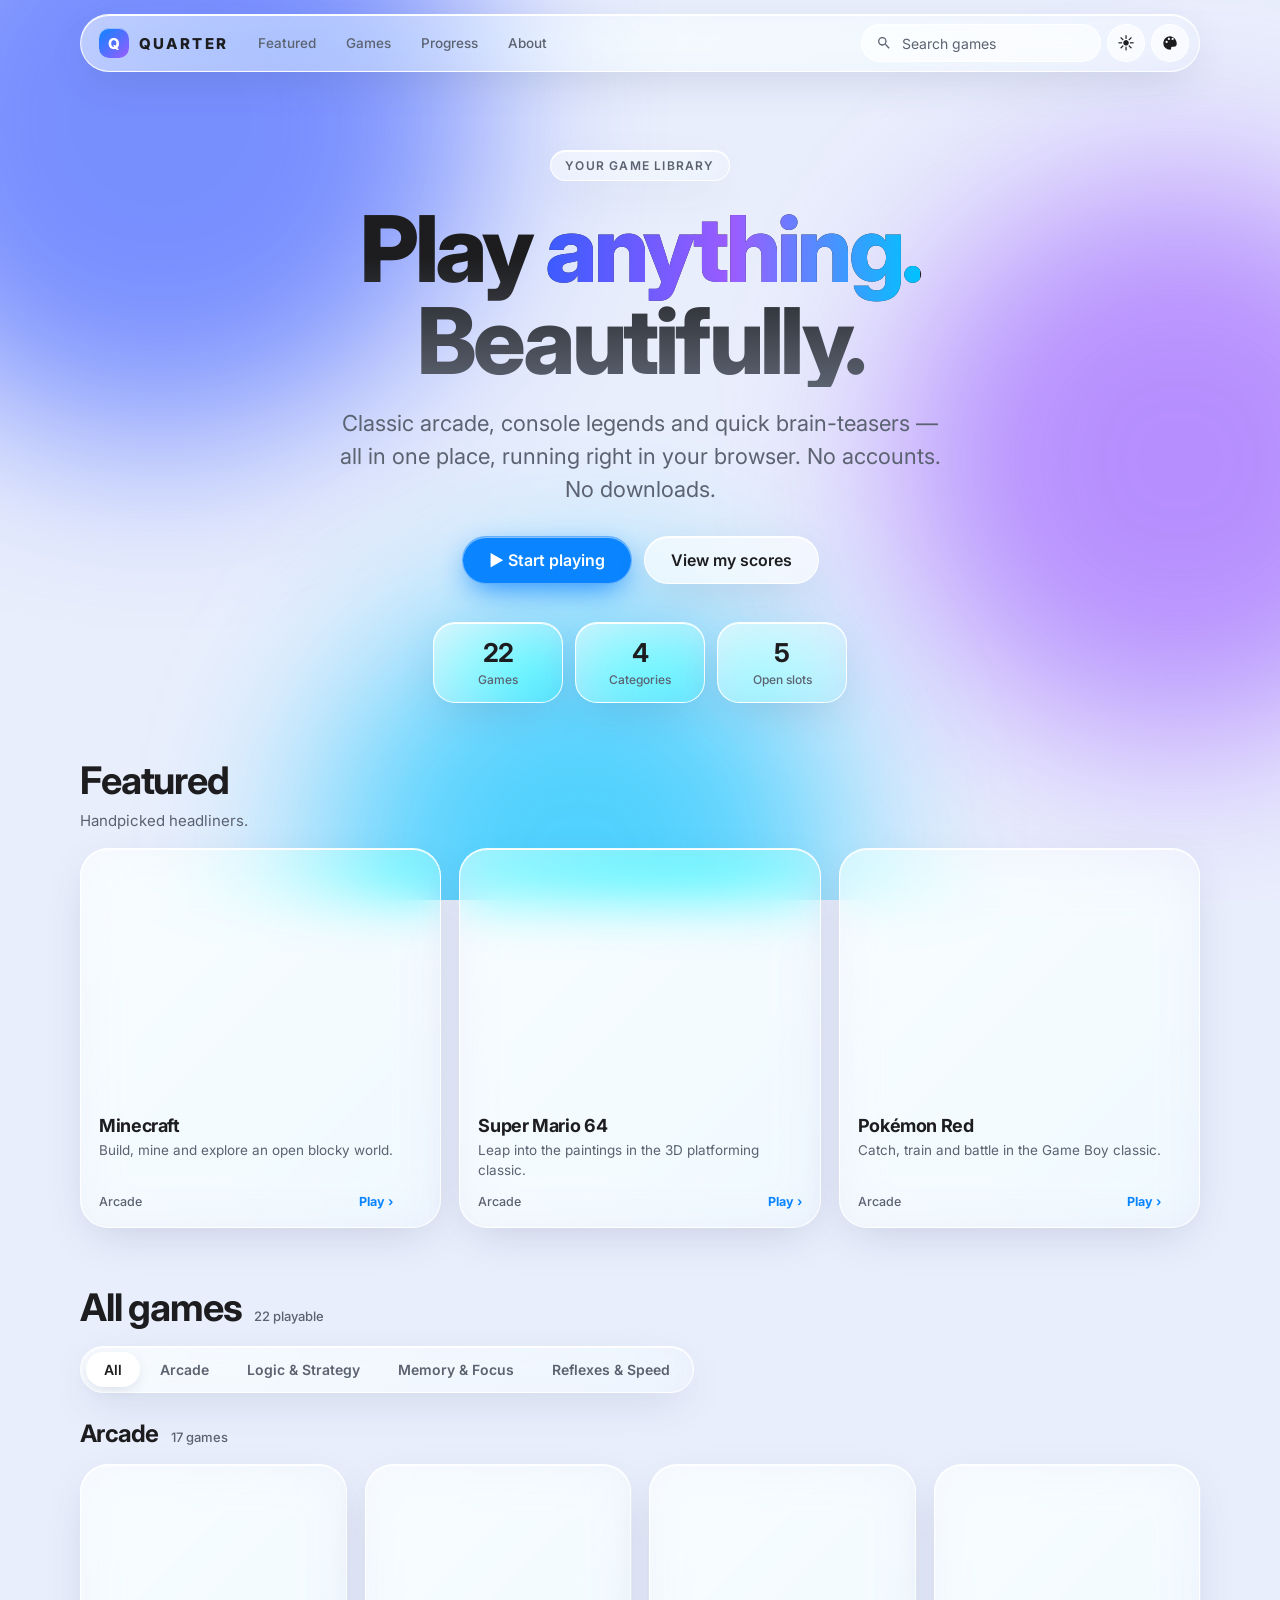
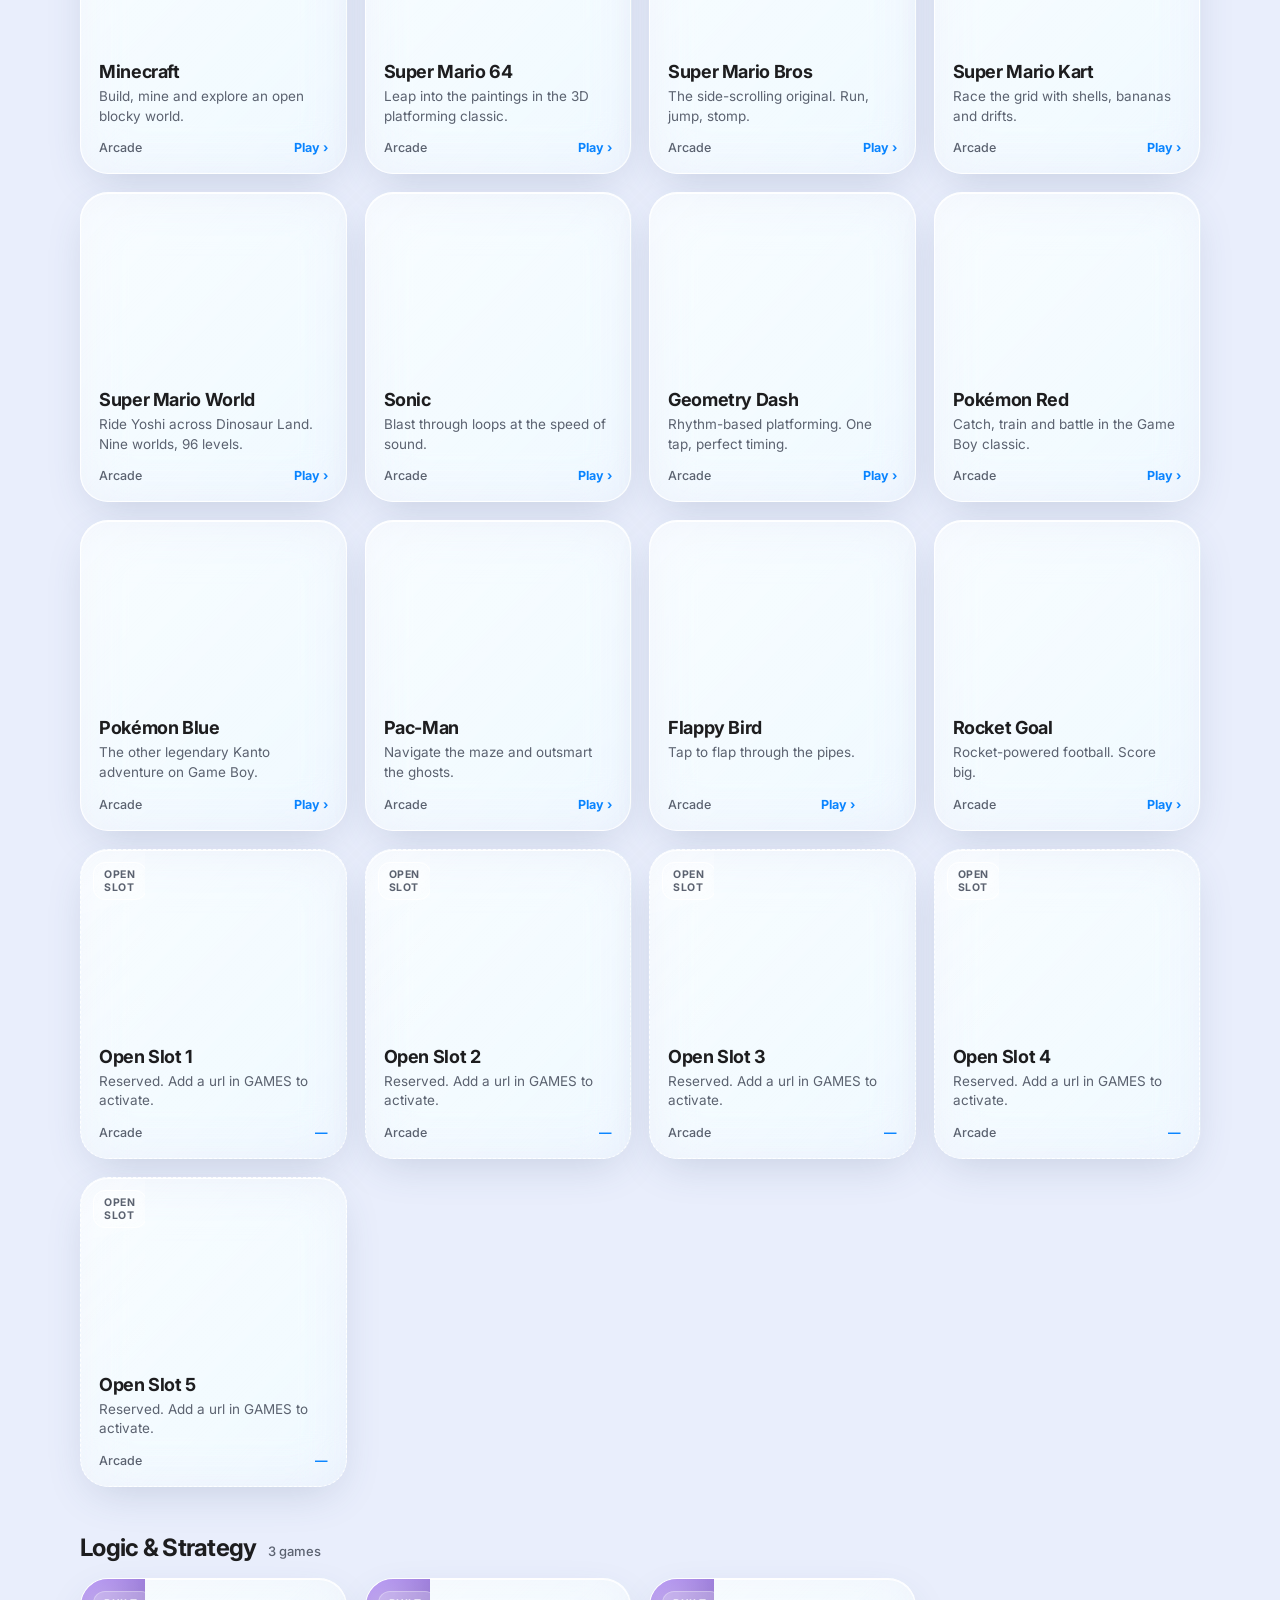
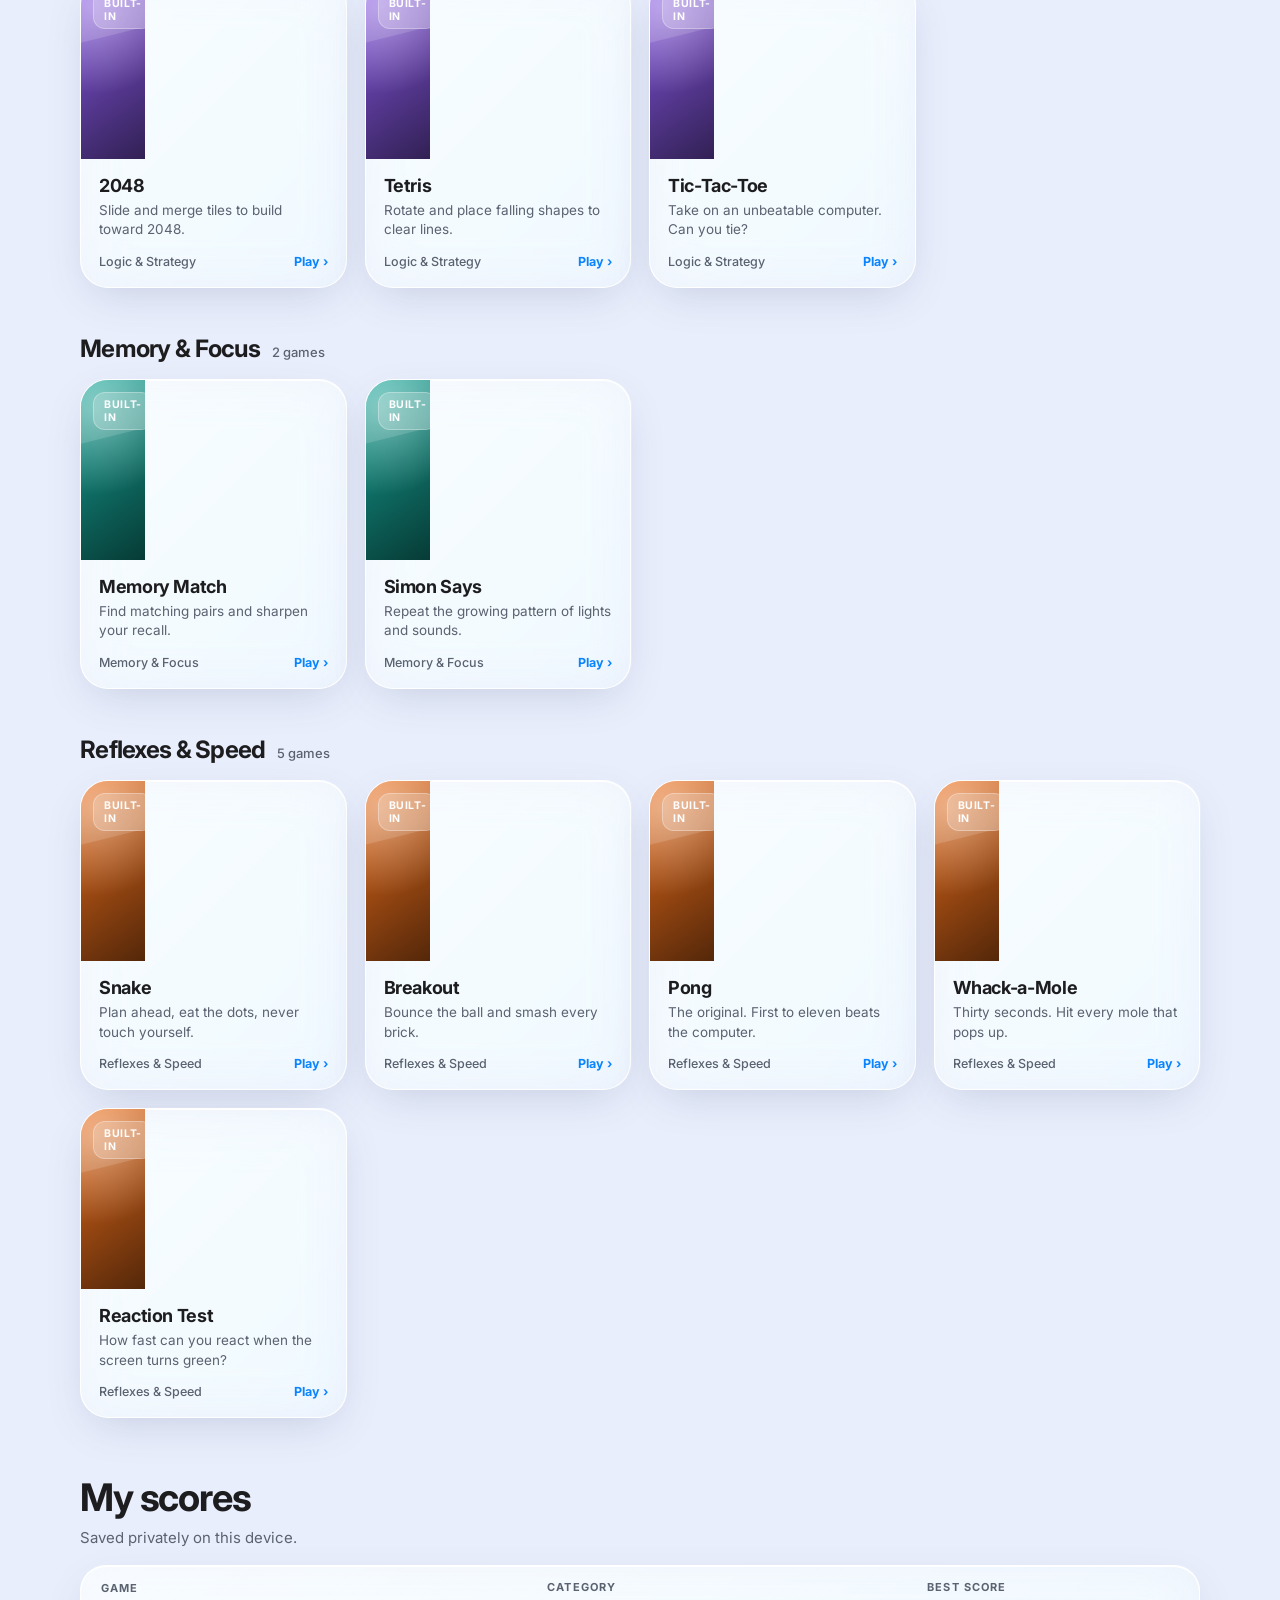
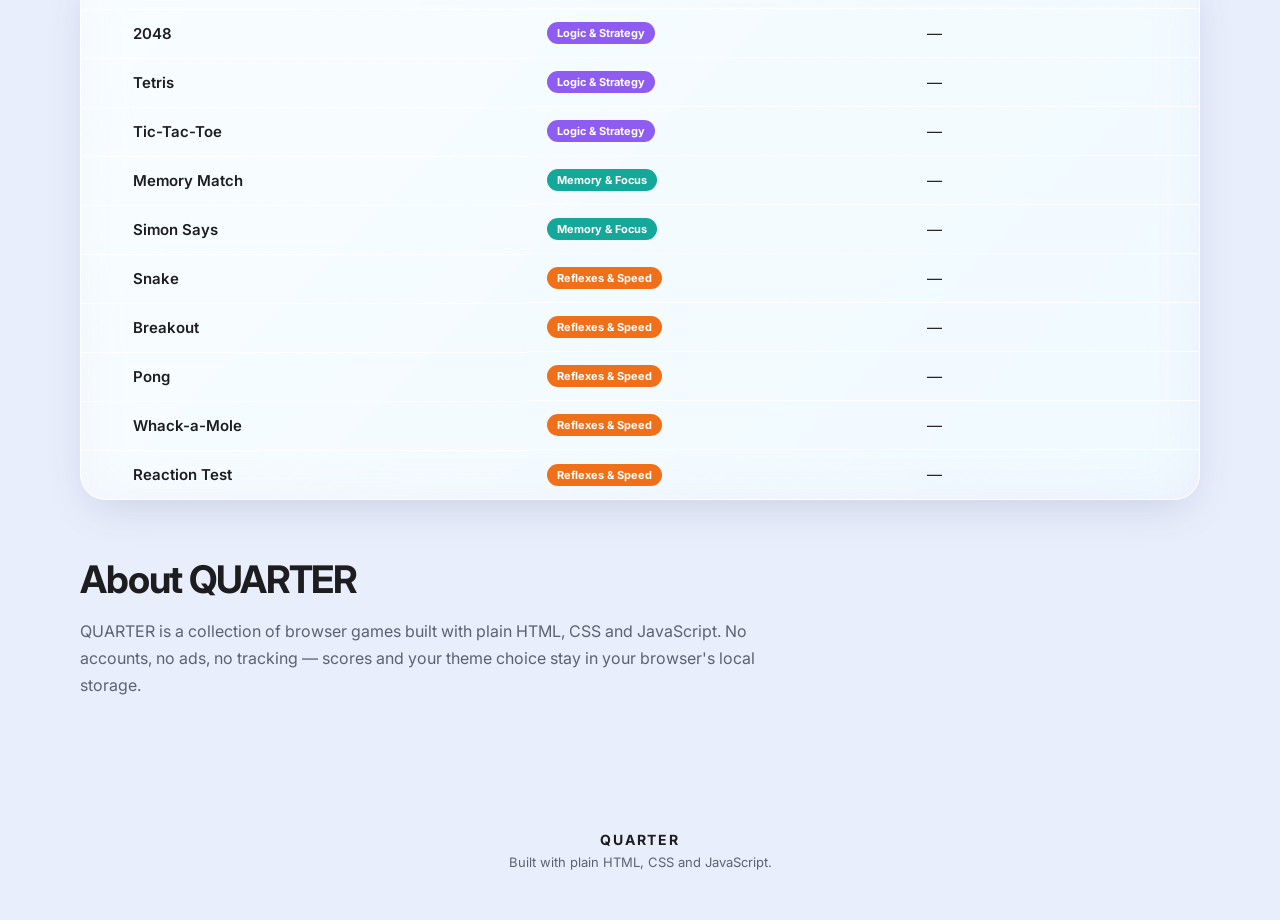
==== commit 1a3831b0: "Add files via upload" ====
--- a/index.html
+++ b/index.html
@@ -381,11 +381,11 @@
 
 const GAMES = [
   // Arcade
-  {id:'slot7',  name:'Minecraft',        code:'26cf-fe0f', subject:'arcade', url:'mc.html',    desc:'Build, mine and explore an open blocky world.', embed:true},
+  {id:'slot7',  name:'Minecraft',        code:'26cf-fe0f', subject:'arcade', url:'https://retroweb123.neocities.org/eaglercraft-26.2-zeus-skins',    desc:'Build, mine and explore an open blocky world.', embed:true},
   {id:'slot6',  name:'Super Mario 64',   code:'2b50',      subject:'arcade', url:'sm64.html',  desc:'Leap into the paintings in the 3D platforming classic.', embed:true},
   {id:'slot4',  name:'Super Mario Bros', code:'1f344',     subject:'arcade', url:'smb.html',   desc:'The side-scrolling original. Run, jump, stomp.', embed:true},
   {id:'slot5',  name:'Super Mario Kart', code:'1f3c1',     subject:'arcade', url:'smk.html',   desc:'Race the grid with shells, bananas and drifts.', embed:true},
-  {id:'slot20', name:'Super Mario World', code:'1f995', subject:'arcade', url:'smw.html', desc:'Ride Yoshi across Dinosaur Land. Nine worlds, 96 levels.', embed:true},
+  {id:'slot20', name:'Super Mario World', code:'1f995', subject:'arcade', url:'Super_Mario_World__USA_.html', desc:'Ride Yoshi across Dinosaur Land. Nine worlds, 96 levels.', embed:true},
   {id:'slot8',  name:'Sonic',            code:'1f48d',     subject:'arcade', url:'sonic.html', desc:'Blast through loops at the speed of sound.', embed:true},
   {id:'slot9',  name:'Geometry Dash',    code:'1f53a',     subject:'arcade', url:'gd.html',    desc:'Rhythm-based platforming. One tap, perfect timing.', embed:true},
   {id:'slot13', name:'Pokémon Red',      code:'1f534',     subject:'arcade', url:'pr.html',    desc:'Catch, train and battle in the Game Boy classic.', embed:true},
@@ -393,6 +393,12 @@
   {id:'slot11', name:'Pac-Man',          code:'1f7e1',     subject:'arcade', url:'pacman/index.html', desc:'Navigate the maze and outsmart the ghosts.', embed:true},
   {id:'slot12', name:'Flappy Bird',      code:'1f424',     subject:'arcade', url:'fb/index.html',     desc:'Tap to flap through the pipes.', embed:true},
   {id:'slot10', name:'Rocket Goal',      code:'26bd',      subject:'arcade', url:'https://rocketgoal.io', desc:'Rocket-powered football. Score big.', embed:true},
+  // 5 new open slots — set a url on any of these and it goes live automatically
+  {id:'slot15', name:'Open Slot 1', code:'2795', subject:'arcade', placeholder:true, desc:'Reserved. Add a url in GAMES to activate.'},
+  {id:'slot16', name:'Open Slot 2', code:'2795', subject:'arcade', placeholder:true, desc:'Reserved. Add a url in GAMES to activate.'},
+  {id:'slot17', name:'Open Slot 3', code:'2795', subject:'arcade', placeholder:true, desc:'Reserved. Add a url in GAMES to activate.'},
+  {id:'slot18', name:'Open Slot 4', code:'2795', subject:'arcade', placeholder:true, desc:'Reserved. Add a url in GAMES to activate.'},
+  {id:'slot19', name:'Open Slot 5', code:'2795', subject:'arcade', placeholder:true, desc:'Reserved. Add a url in GAMES to activate.'},
 
   // Logic & Strategy
   {id:'twenty48', name:'2048',        code:'1f522', subject:'logic', desc:'Slide and merge tiles to build toward 2048.'},
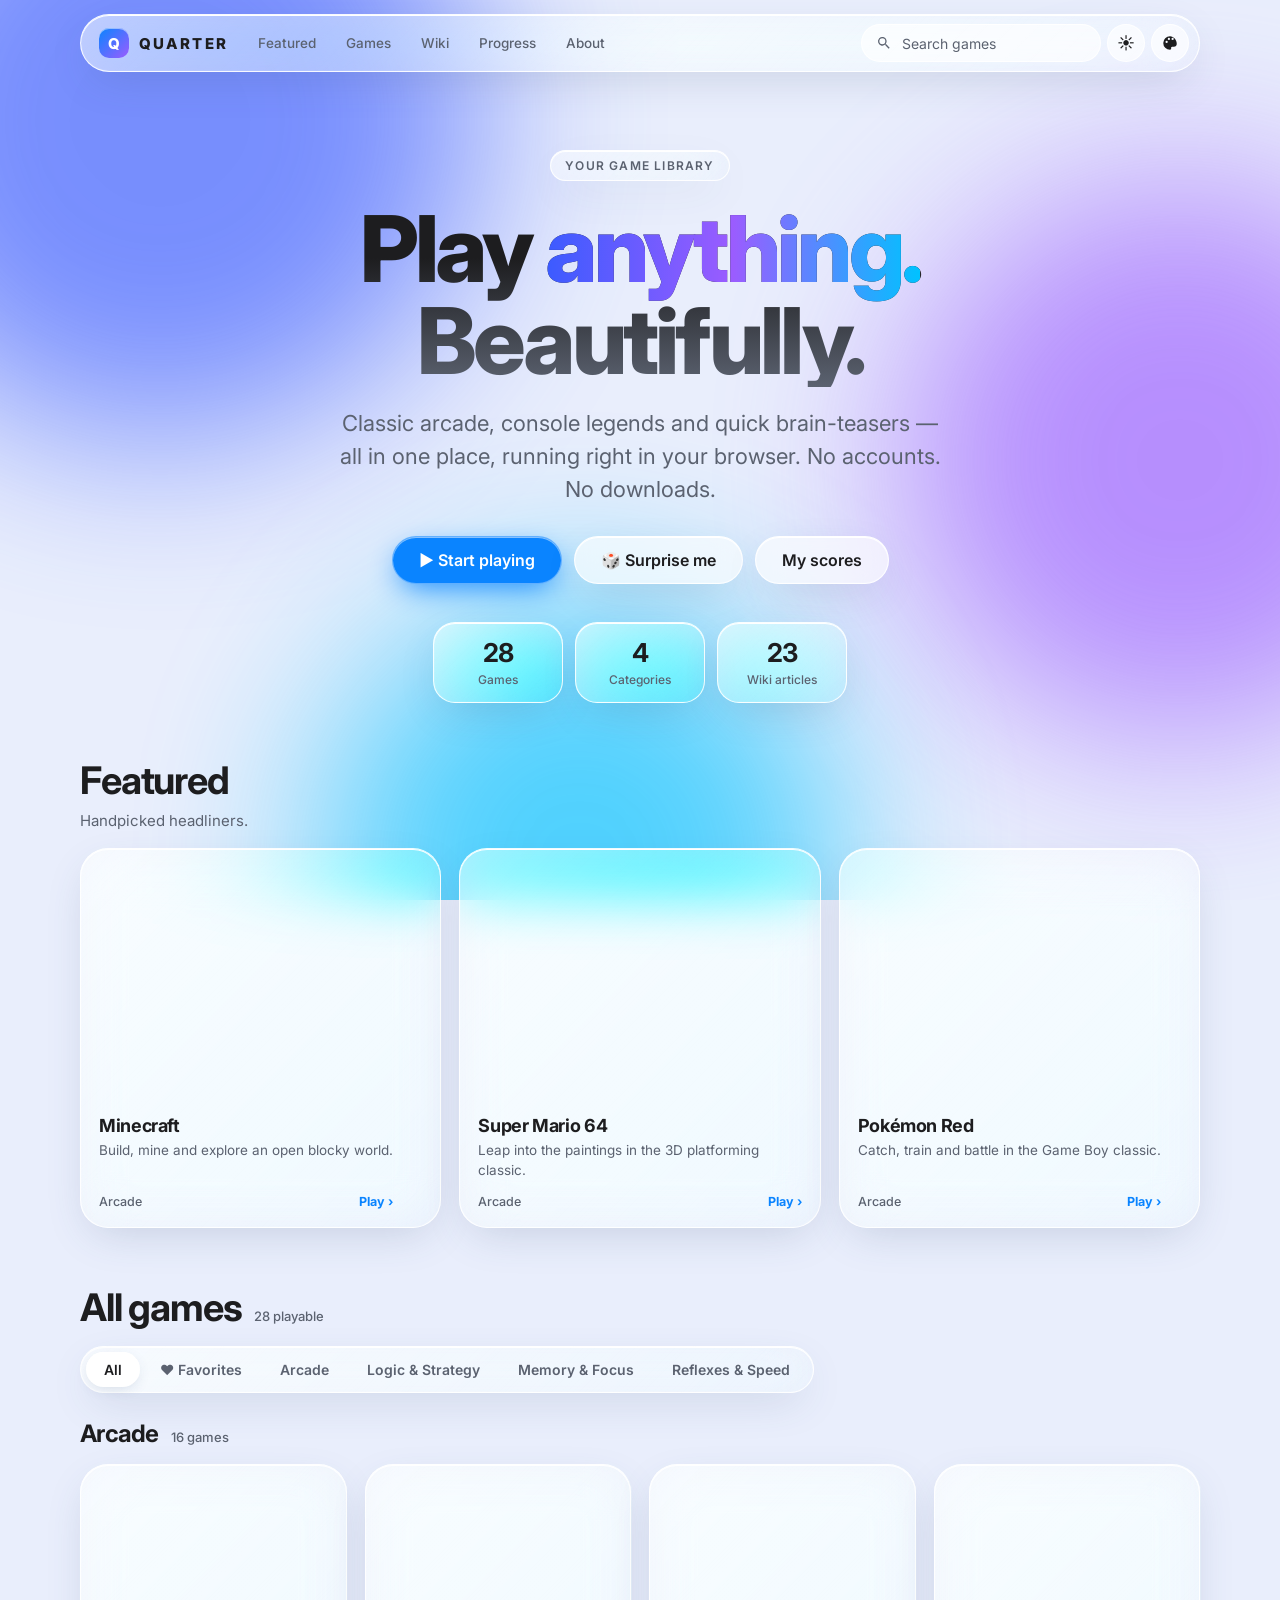
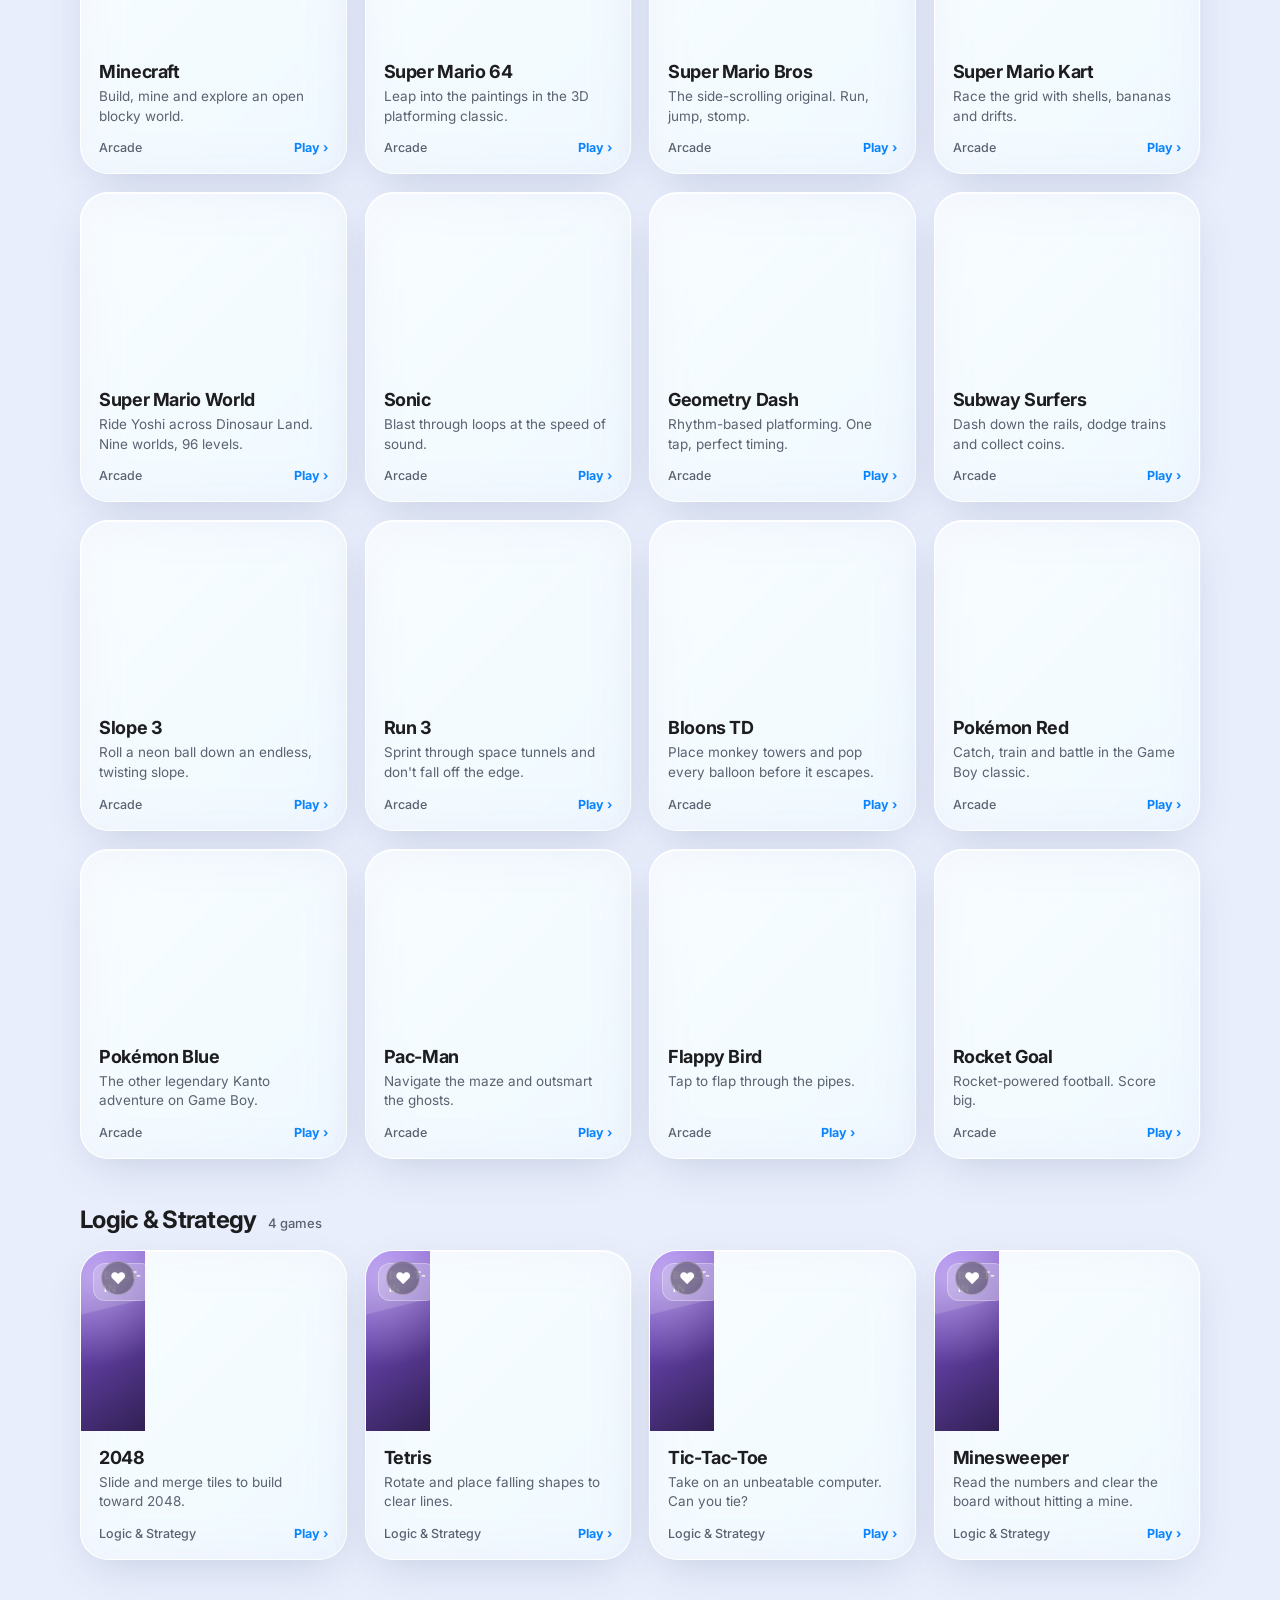
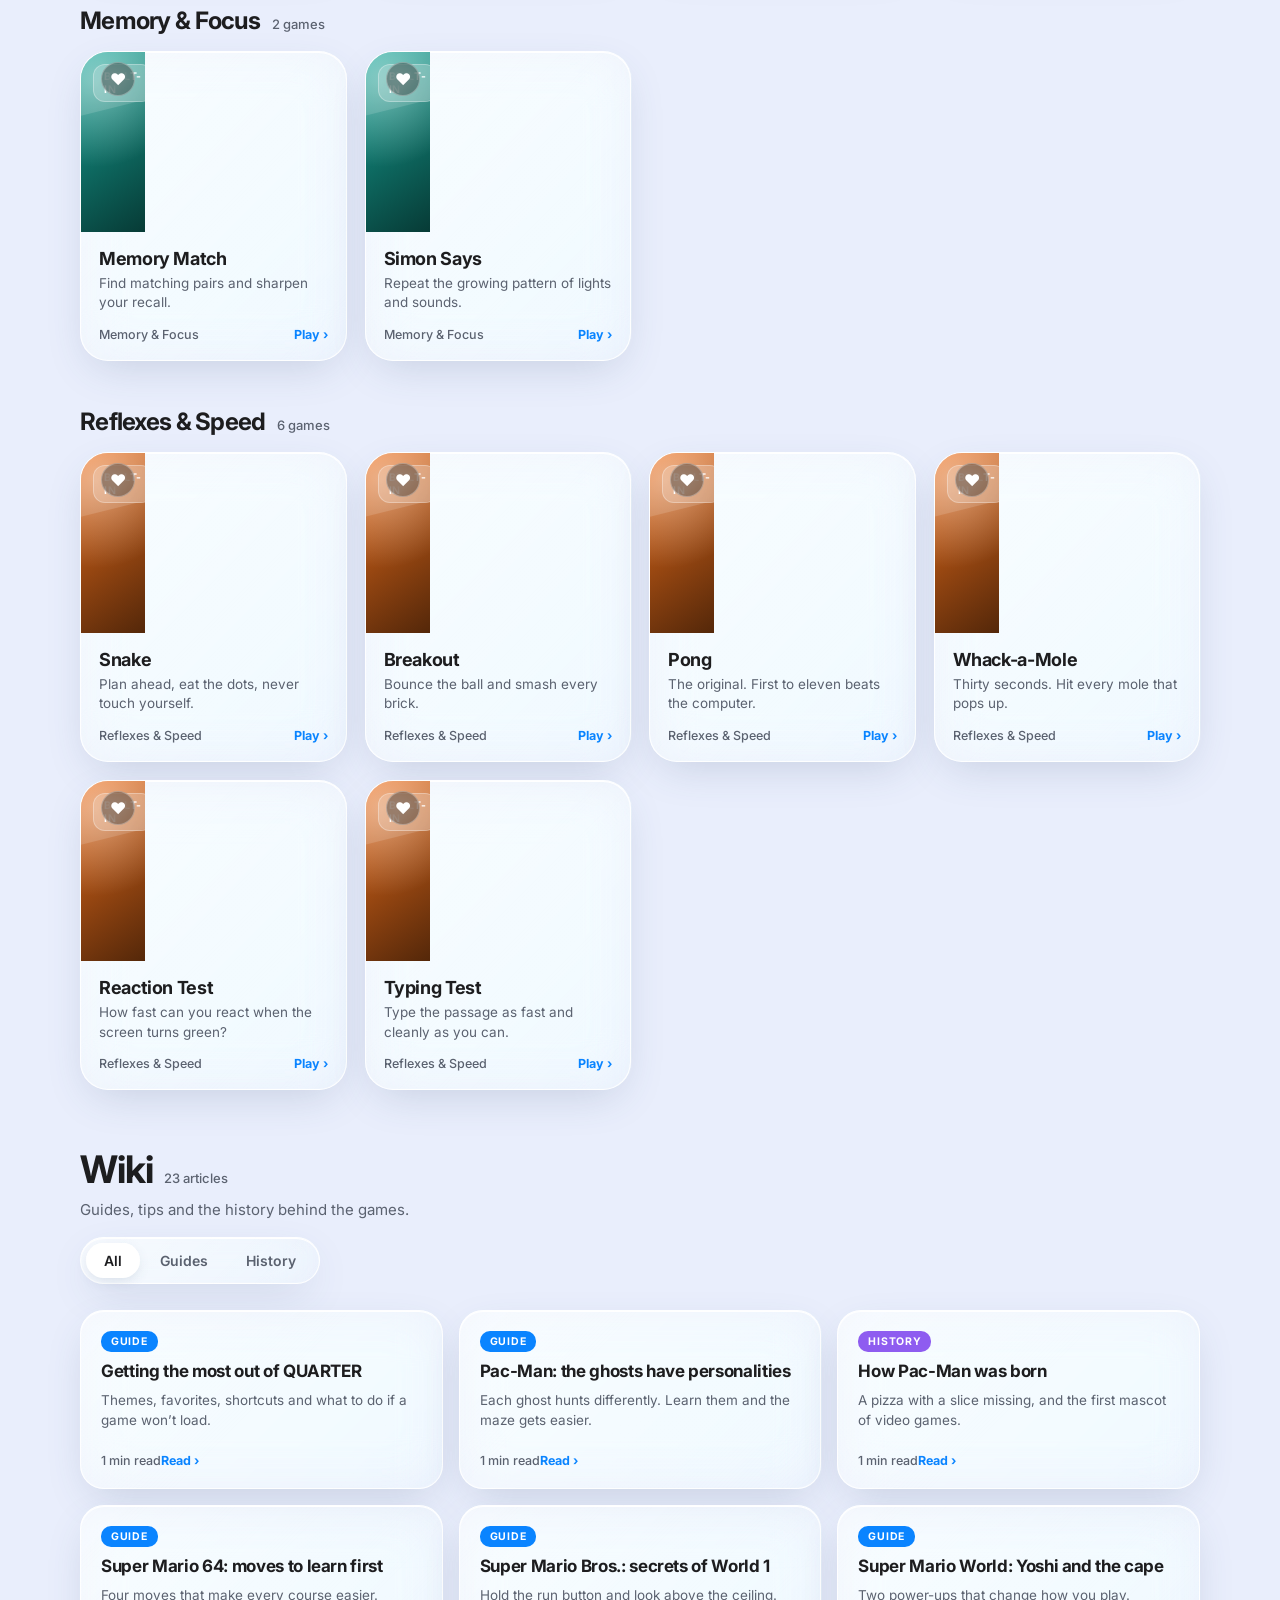
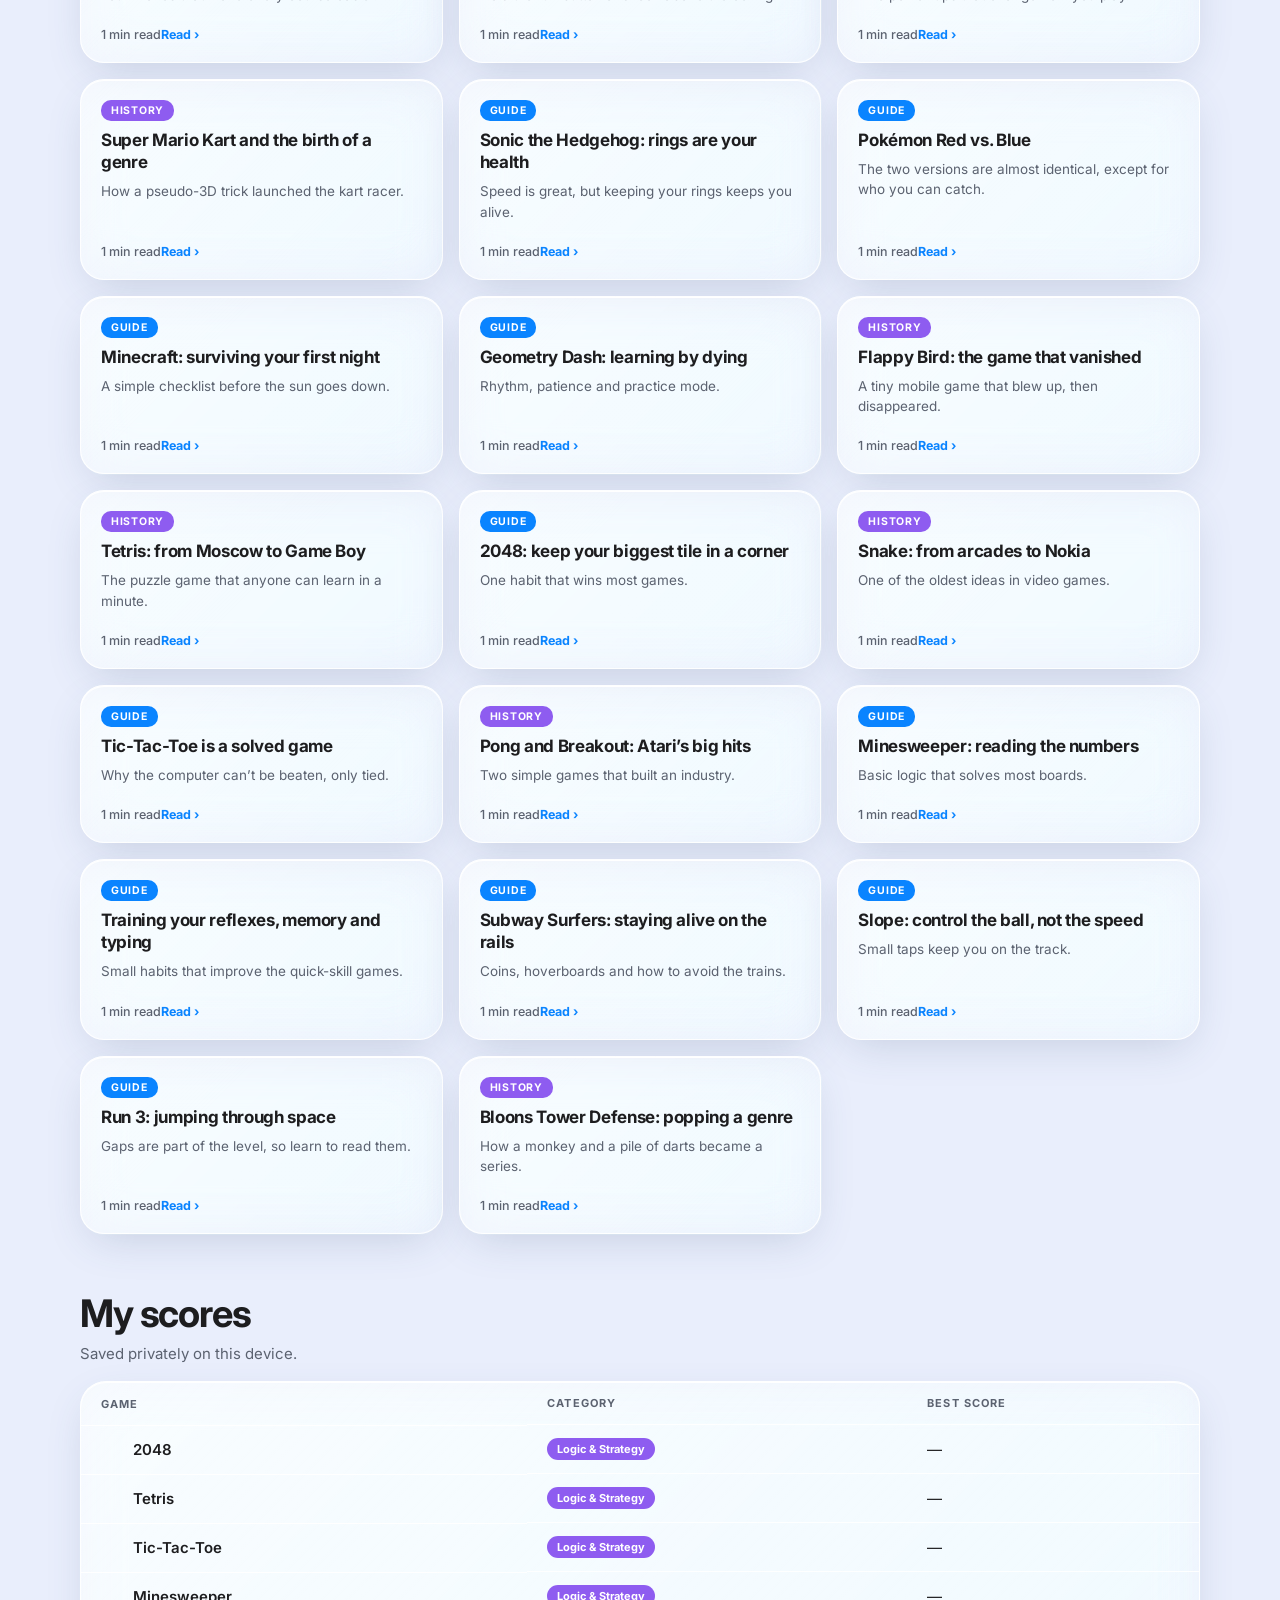
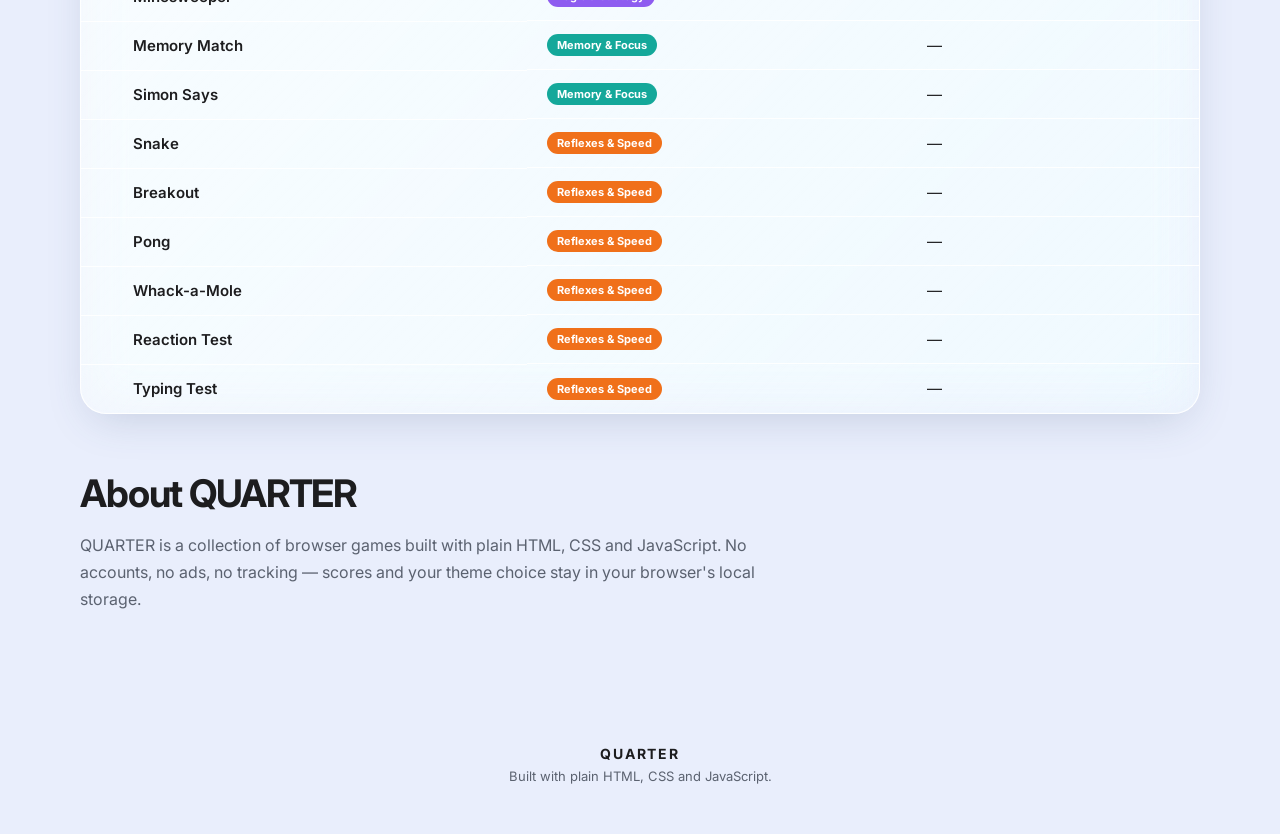
==== commit 561f3a05: "Add files via upload" ====
--- a/index.html
+++ b/index.html
@@ -173,6 +173,33 @@
 .style-opt b{display:block;font-size:13.5px}.style-opt span{font-size:11.5px;color:var(--muted)}
 #mode-btn{font-size:17px;line-height:1}
 
+.fav{position:absolute;top:10px;right:10px;width:34px;height:34px;border-radius:50%;display:grid;place-items:center;background:rgba(0,0,0,.35);backdrop-filter:blur(8px);-webkit-backdrop-filter:blur(8px);color:#fff;font-size:16px;z-index:2;border:1px solid rgba(255,255,255,.3);transition:.2s;cursor:pointer}
+.fav:hover{transform:scale(1.15)}.fav.on{color:#ff4d6d;background:rgba(255,255,255,.85)}
+.wiki-grid{display:grid;grid-template-columns:repeat(auto-fill,minmax(270px,1fr));gap:16px}
+.wcard{border-radius:24px;padding:20px;text-align:left;cursor:pointer;display:flex;flex-direction:column;gap:8px;transition:transform .3s cubic-bezier(.2,.8,.2,1)}
+.wcard:hover{transform:translateY(-4px)}
+.wcard h3{margin:0;font-size:17px;letter-spacing:-.02em;line-height:1.3}
+.wcard p{margin:0;font-size:13.5px;color:var(--muted);line-height:1.5;flex:1}
+.wtag{align-self:flex-start;font-size:10.5px;font-weight:700;letter-spacing:.07em;text-transform:uppercase;padding:4px 10px;border-radius:10px;background:var(--accent);color:#fff}
+.wtag.h{background:#8e5cf0}
+#wiki-wrap{display:none;position:fixed;inset:0;z-index:300;background:rgba(0,0,0,.72);backdrop-filter:blur(16px);-webkit-backdrop-filter:blur(16px);padding:24px 16px;overflow:auto}
+#wiki-wrap.active{display:block;animation:fade .25s}
+body:has(#wiki-wrap.active){overflow:hidden}
+.reader{width:min(760px,100%);margin:20px auto;border-radius:32px;padding:38px 40px 34px;background:var(--surf);color:var(--text);animation:pop .35s cubic-bezier(.2,.9,.3,1.1)}
+.reader h1{font-size:clamp(26px,4vw,38px);letter-spacing:-.03em;margin:12px 0 6px;line-height:1.15}
+.reader .rmeta{color:var(--muted);font-size:13px;margin-bottom:22px}
+.reader p{font-size:17px;line-height:1.75;margin:0 0 16px}
+.reader .ractions{display:flex;gap:10px;margin-top:26px;flex-wrap:wrap}
+.reader .rx{position:absolute;top:18px;right:18px}
+@media(max-width:560px){.reader{padding:28px 22px}}
+
+.tag{z-index:2}
+.pv{position:absolute;inset:0;z-index:1;opacity:0;transition:opacity .35s ease;pointer-events:none;overflow:hidden;background:#000}
+.pv>*{width:100%;height:100%;object-fit:cover;object-position:var(--pos,center);display:block}
+.pv.px>*{image-rendering:pixelated}
+.card:hover .pv,.card:focus-visible .pv{opacity:1;transition:opacity .6s ease .5s}
+.cover.art:has(.pv)+.meta{}
+
 /* ===== Style packs (default = Liquid Glass) ===== */
 html:not([data-style=glass]) .glass{backdrop-filter:none;-webkit-backdrop-filter:none;background:var(--surf);box-shadow:none;border-color:var(--line)}
 html:not([data-style=glass]) .glass:after{display:none}
@@ -260,7 +287,7 @@
 
 <header class="top glass">
   <div class="brand"><span class="coin">Q</span><span class="w">QUARTER</span></div>
-  <nav class="links"><a href="#featured">Featured</a><a href="#games">Games</a><a href="#progress">Progress</a><a href="#about">About</a></nav>
+  <nav class="links"><a href="#featured">Featured</a><a href="#games">Games</a><a href="#wiki">Wiki</a><a href="#progress">Progress</a><a href="#about">About</a></nav>
   <div class="sp"></div>
   <label class="search"><svg viewBox="0 0 24 24" fill="currentColor"><path d="M15.5 14h-.79l-.28-.27a6.5 6.5 0 1 0-.7.7l.27.28v.79l5 4.99L20.49 19l-4.99-5zm-6 0A4.5 4.5 0 1 1 14 9.5 4.5 4.5 0 0 1 9.5 14z"/></svg><input id="q" type="search" placeholder="Search games" autocomplete="off"></label>
   <button class="icon-btn" id="mode-btn" aria-label="Switch light or dark mode" title="Light / dark">☾</button>
@@ -278,11 +305,13 @@
     <div class="eyebrow glass">Your game library</div>
     <h1>Play <em>anything.</em><br>Beautifully.</h1>
     <p>Classic arcade, console legends and quick brain-teasers — all in one place, running right in your browser. No accounts. No downloads.</p>
-    <div class="cta"><a href="#games" class="btn pri">▶ Start playing</a><a href="#progress" class="btn sec glass">View my scores</a></div>
-    <div class="stats"><div class="stat glass"><b id="st-games">0</b><span>Games</span></div><div class="stat glass"><b id="st-cats">0</b><span>Categories</span></div><div class="stat glass"><b id="st-open">0</b><span>Open slots</span></div></div>
+    <div class="cta"><a href="#games" class="btn pri">▶ Start playing</a><button class="btn sec glass" id="surprise">🎲 Surprise me</button><a href="#progress" class="btn sec glass">My scores</a></div>
+    <div class="stats"><div class="stat glass"><b id="st-games">0</b><span>Games</span></div><div class="stat glass"><b id="st-cats">0</b><span>Categories</span></div><div class="stat glass"><b id="st-wiki">0</b><span>Wiki articles</span></div></div>
   </section>
 
   <div class="error-banner glass" id="error-banner"></div>
+
+  <section class="blk" id="recent" style="display:none"><div class="sec-head"><h2>Recently played</h2></div><div class="grid" id="recent-grid"></div></section>
 
   <section class="blk" id="featured"><div class="sec-head"><h2>Featured</h2></div><p class="sec-sub">Handpicked headliners.</p><div class="feat" id="feat"></div></section>
 
@@ -304,6 +333,11 @@
     <div class="stage-canvas-holder" id="stage-canvas-holder"></div>
     <div class="stage-footer" id="stage-help"></div>
   </div></section>
+
+  <section class="blk" id="wiki"><div class="sec-head"><h2>Wiki</h2><span class="count" id="wiki-count"></span></div><p class="sec-sub">Guides, tips and the history behind the games.</p>
+    <div class="seg glass" id="wiki-tabs"></div><div class="wiki-grid" id="wiki-grid"></div></section>
+
+  <section id="wiki-wrap"><article class="reader glass" id="reader"></article></section>
 
   <section class="blk" id="progress"><div class="sec-head"><h2>My scores</h2></div><p class="sec-sub">Saved privately on this device.</p>
     <div class="board glass"><table><thead><tr><th>Game</th><th>Category</th><th>Best score</th></tr></thead><tbody id="leaderboard-body"></tbody></table></div></section>
@@ -381,29 +415,28 @@
 
 const GAMES = [
   // Arcade
-  {id:'slot7',  name:'Minecraft',        code:'26cf-fe0f', subject:'arcade', url:'https://retroweb123.neocities.org/eaglercraft-26.2-zeus-skins',    desc:'Build, mine and explore an open blocky world.', embed:true},
+  {id:'slot7',  name:'Minecraft',        code:'26cf-fe0f', subject:'arcade', url:'mc.html',    desc:'Build, mine and explore an open blocky world.', embed:true},
   {id:'slot6',  name:'Super Mario 64',   code:'2b50',      subject:'arcade', url:'sm64.html',  desc:'Leap into the paintings in the 3D platforming classic.', embed:true},
   {id:'slot4',  name:'Super Mario Bros', code:'1f344',     subject:'arcade', url:'smb.html',   desc:'The side-scrolling original. Run, jump, stomp.', embed:true},
   {id:'slot5',  name:'Super Mario Kart', code:'1f3c1',     subject:'arcade', url:'smk.html',   desc:'Race the grid with shells, bananas and drifts.', embed:true},
   {id:'slot20', name:'Super Mario World', code:'1f995', subject:'arcade', url:'Super_Mario_World__USA_.html', desc:'Ride Yoshi across Dinosaur Land. Nine worlds, 96 levels.', embed:true},
   {id:'slot8',  name:'Sonic',            code:'1f48d',     subject:'arcade', url:'sonic.html', desc:'Blast through loops at the speed of sound.', embed:true},
   {id:'slot9',  name:'Geometry Dash',    code:'1f53a',     subject:'arcade', url:'gd.html',    desc:'Rhythm-based platforming. One tap, perfect timing.', embed:true},
+  {id:'slot21', name:'Subway Surfers', code:'1f687', subject:'arcade', url:'https://yell0wsuit.page/assets/games/subway-surfers-unity/index.html', desc:'Dash down the rails, dodge trains and collect coins.', embed:true},
+  {id:'slot22', name:'Slope 3',        code:'26aa', subject:'arcade', url:'slope.html', desc:'Roll a neon ball down an endless, twisting slope.', embed:true},
+  {id:'slot23', name:'Run 3',          code:'1f47d', subject:'arcade', url:'run3.html',  desc:'Sprint through space tunnels and don\'t fall off the edge.', embed:true},
+  {id:'slot24', name:'Bloons TD',      code:'1f388', subject:'arcade', url:'https://g.igroutka.ru/games/644/d2WERmlZQeOV5K31/75d53d99-36b9-41ee-b37c-f7d3aba15836/index.html', desc:'Place monkey towers and pop every balloon before it escapes.', embed:true},
   {id:'slot13', name:'Pokémon Red',      code:'1f534',     subject:'arcade', url:'pr.html',    desc:'Catch, train and battle in the Game Boy classic.', embed:true},
   {id:'slot14', name:'Pokémon Blue',     code:'1f535',     subject:'arcade', url:'pb.html',    desc:'The other legendary Kanto adventure on Game Boy.', embed:true},
   {id:'slot11', name:'Pac-Man',          code:'1f7e1',     subject:'arcade', url:'pacman/index.html', desc:'Navigate the maze and outsmart the ghosts.', embed:true},
   {id:'slot12', name:'Flappy Bird',      code:'1f424',     subject:'arcade', url:'fb/index.html',     desc:'Tap to flap through the pipes.', embed:true},
   {id:'slot10', name:'Rocket Goal',      code:'26bd',      subject:'arcade', url:'https://rocketgoal.io', desc:'Rocket-powered football. Score big.', embed:true},
-  // 5 new open slots — set a url on any of these and it goes live automatically
-  {id:'slot15', name:'Open Slot 1', code:'2795', subject:'arcade', placeholder:true, desc:'Reserved. Add a url in GAMES to activate.'},
-  {id:'slot16', name:'Open Slot 2', code:'2795', subject:'arcade', placeholder:true, desc:'Reserved. Add a url in GAMES to activate.'},
-  {id:'slot17', name:'Open Slot 3', code:'2795', subject:'arcade', placeholder:true, desc:'Reserved. Add a url in GAMES to activate.'},
-  {id:'slot18', name:'Open Slot 4', code:'2795', subject:'arcade', placeholder:true, desc:'Reserved. Add a url in GAMES to activate.'},
-  {id:'slot19', name:'Open Slot 5', code:'2795', subject:'arcade', placeholder:true, desc:'Reserved. Add a url in GAMES to activate.'},
 
   // Logic & Strategy
   {id:'twenty48', name:'2048',        code:'1f522', subject:'logic', desc:'Slide and merge tiles to build toward 2048.'},
   {id:'blocks',   name:'Tetris',      code:'1f7e6', subject:'logic', desc:'Rotate and place falling shapes to clear lines.'},
   {id:'ttt',      name:'Tic-Tac-Toe', code:'274c',  subject:'logic', desc:'Take on an unbeatable computer. Can you tie?'},
+  {id:'mines',    name:'Minesweeper', code:'1f4a3', subject:'logic', desc:'Read the numbers and clear the board without hitting a mine.'},
 
   // Memory & Focus
   {id:'memory', name:'Memory Match', code:'1f0cf', subject:'memory', desc:'Find matching pairs and sharpen your recall.'},
@@ -414,19 +447,39 @@
   {id:'breakout', name:'Breakout',     code:'1f9f1', subject:'reflex', desc:'Bounce the ball and smash every brick.'},
   {id:'pong',     name:'Pong',         code:'1f3d3', subject:'reflex', desc:'The original. First to eleven beats the computer.'},
   {id:'whack',    name:'Whack-a-Mole', code:'1f439', subject:'reflex', desc:'Thirty seconds. Hit every mole that pops up.'},
-  {id:'reaction', name:'Reaction Test',code:'26a1',  subject:'reflex', desc:'How fast can you react when the screen turns green?'}
+  {id:'reaction', name:'Reaction Test',code:'26a1',  subject:'reflex', desc:'How fast can you react when the screen turns green?'},
+  {id:'typing',   name:'Typing Test',  code:'2328',  subject:'reflex', desc:'Type the passage as fast and cleanly as you can.'}
 ];
-const ART = {"slot20":"[data-uri]","slot6": "[data-uri]", "slot4": "[data-uri]", "slot5": "[data-uri]", "slot8": "[data-uri]", "slot7": "[data-uri]", "slot9": "[data-uri]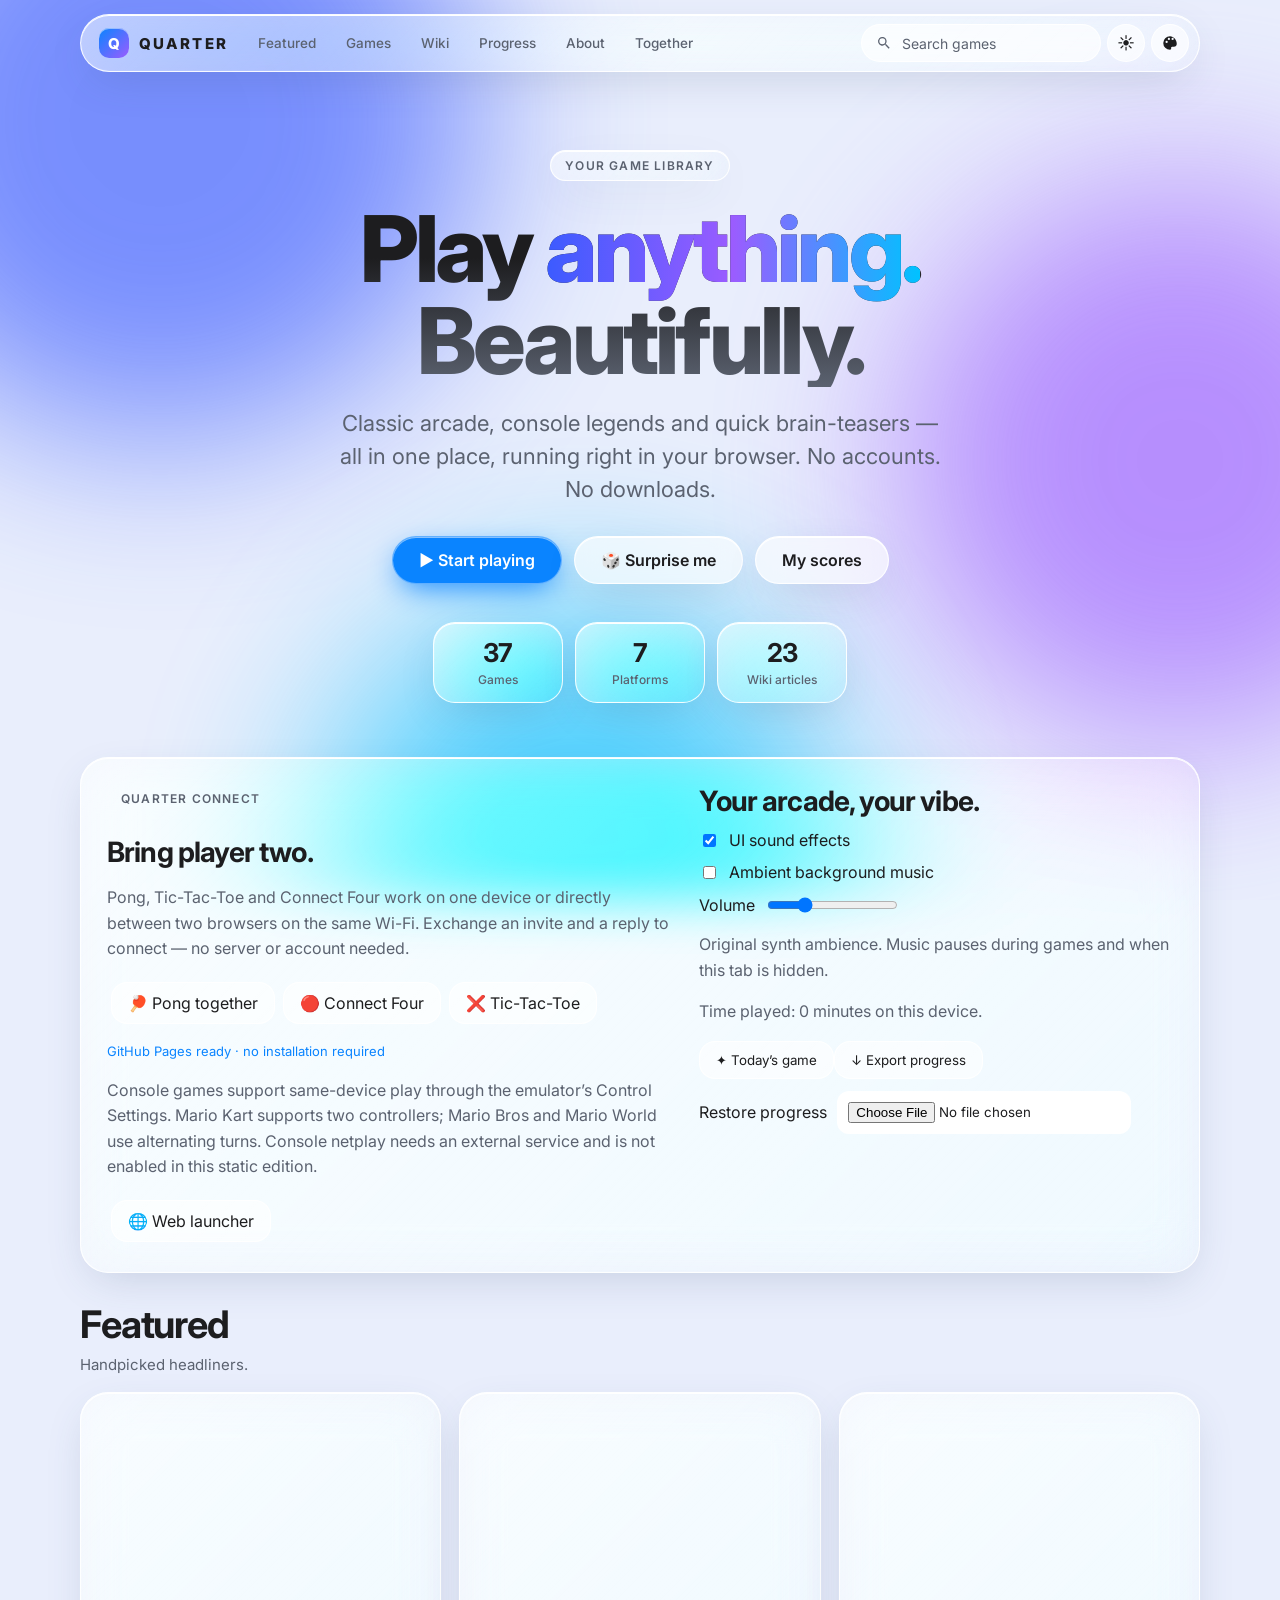
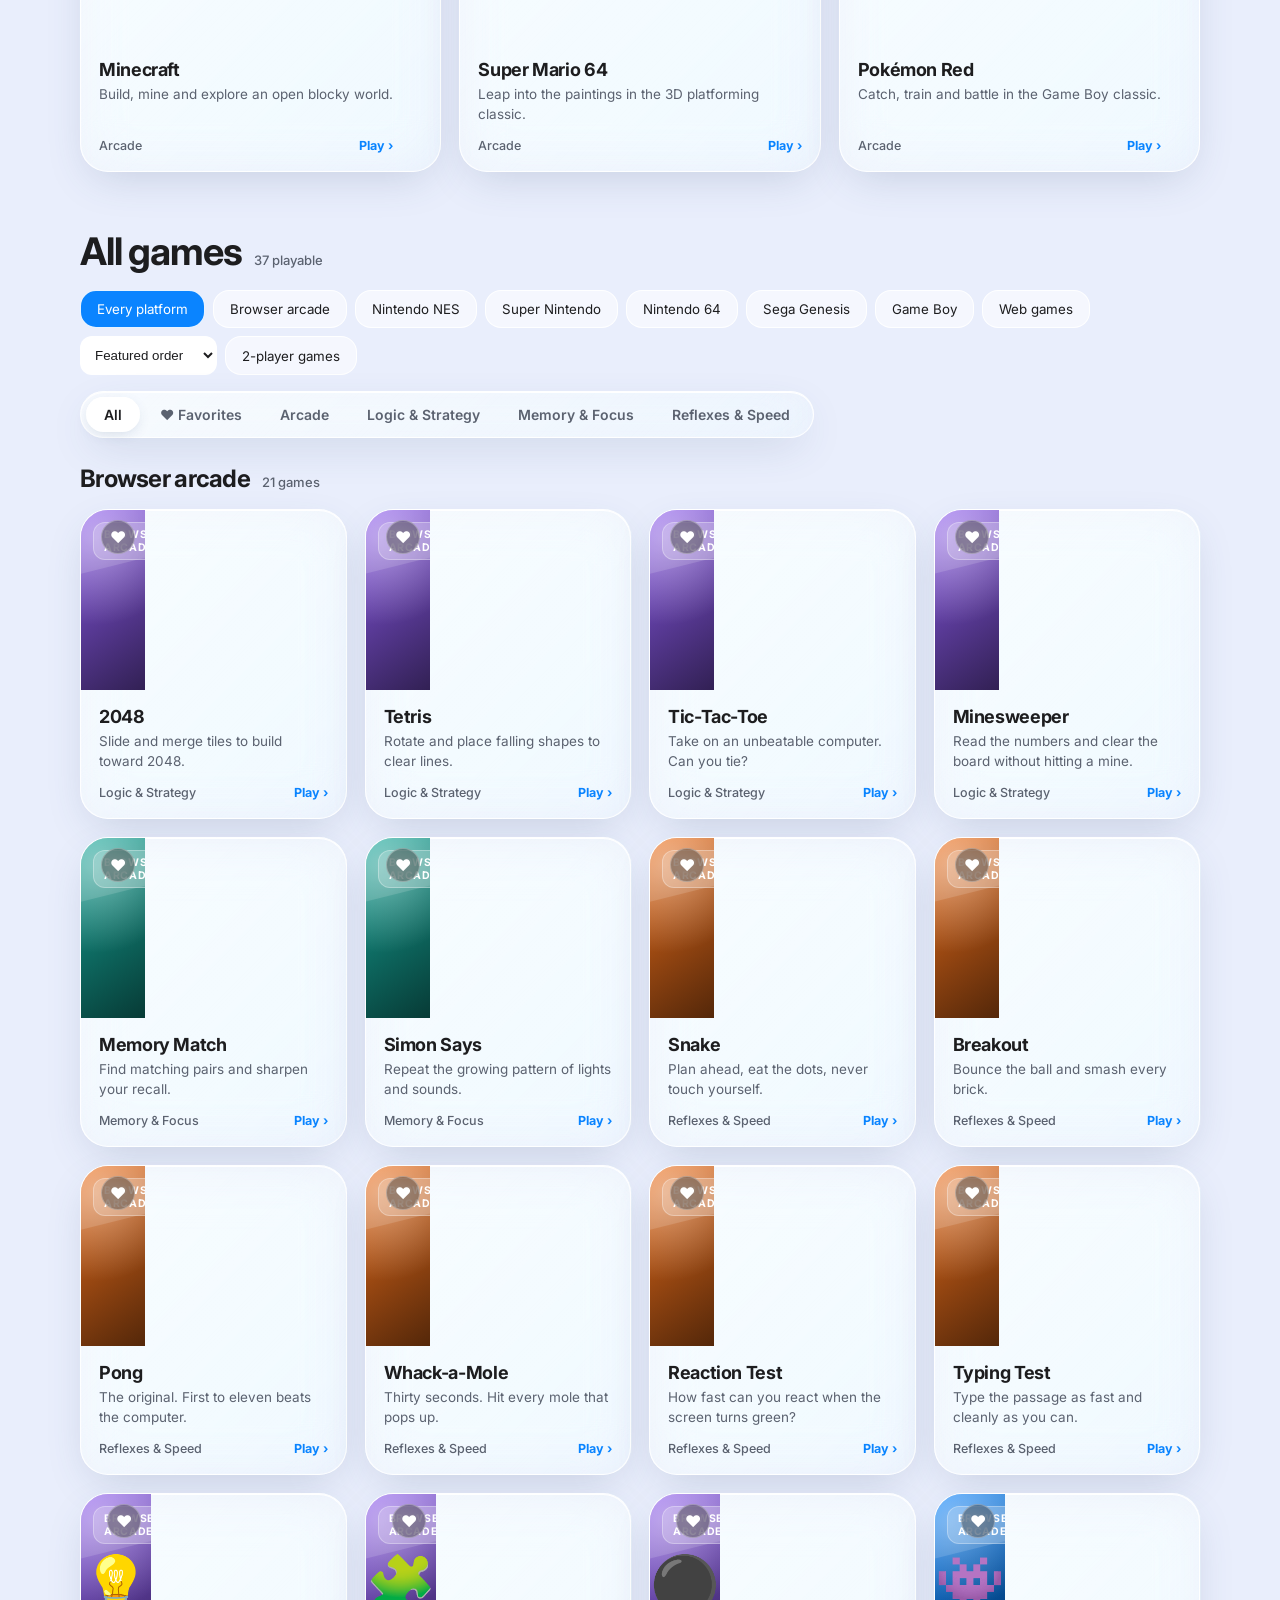
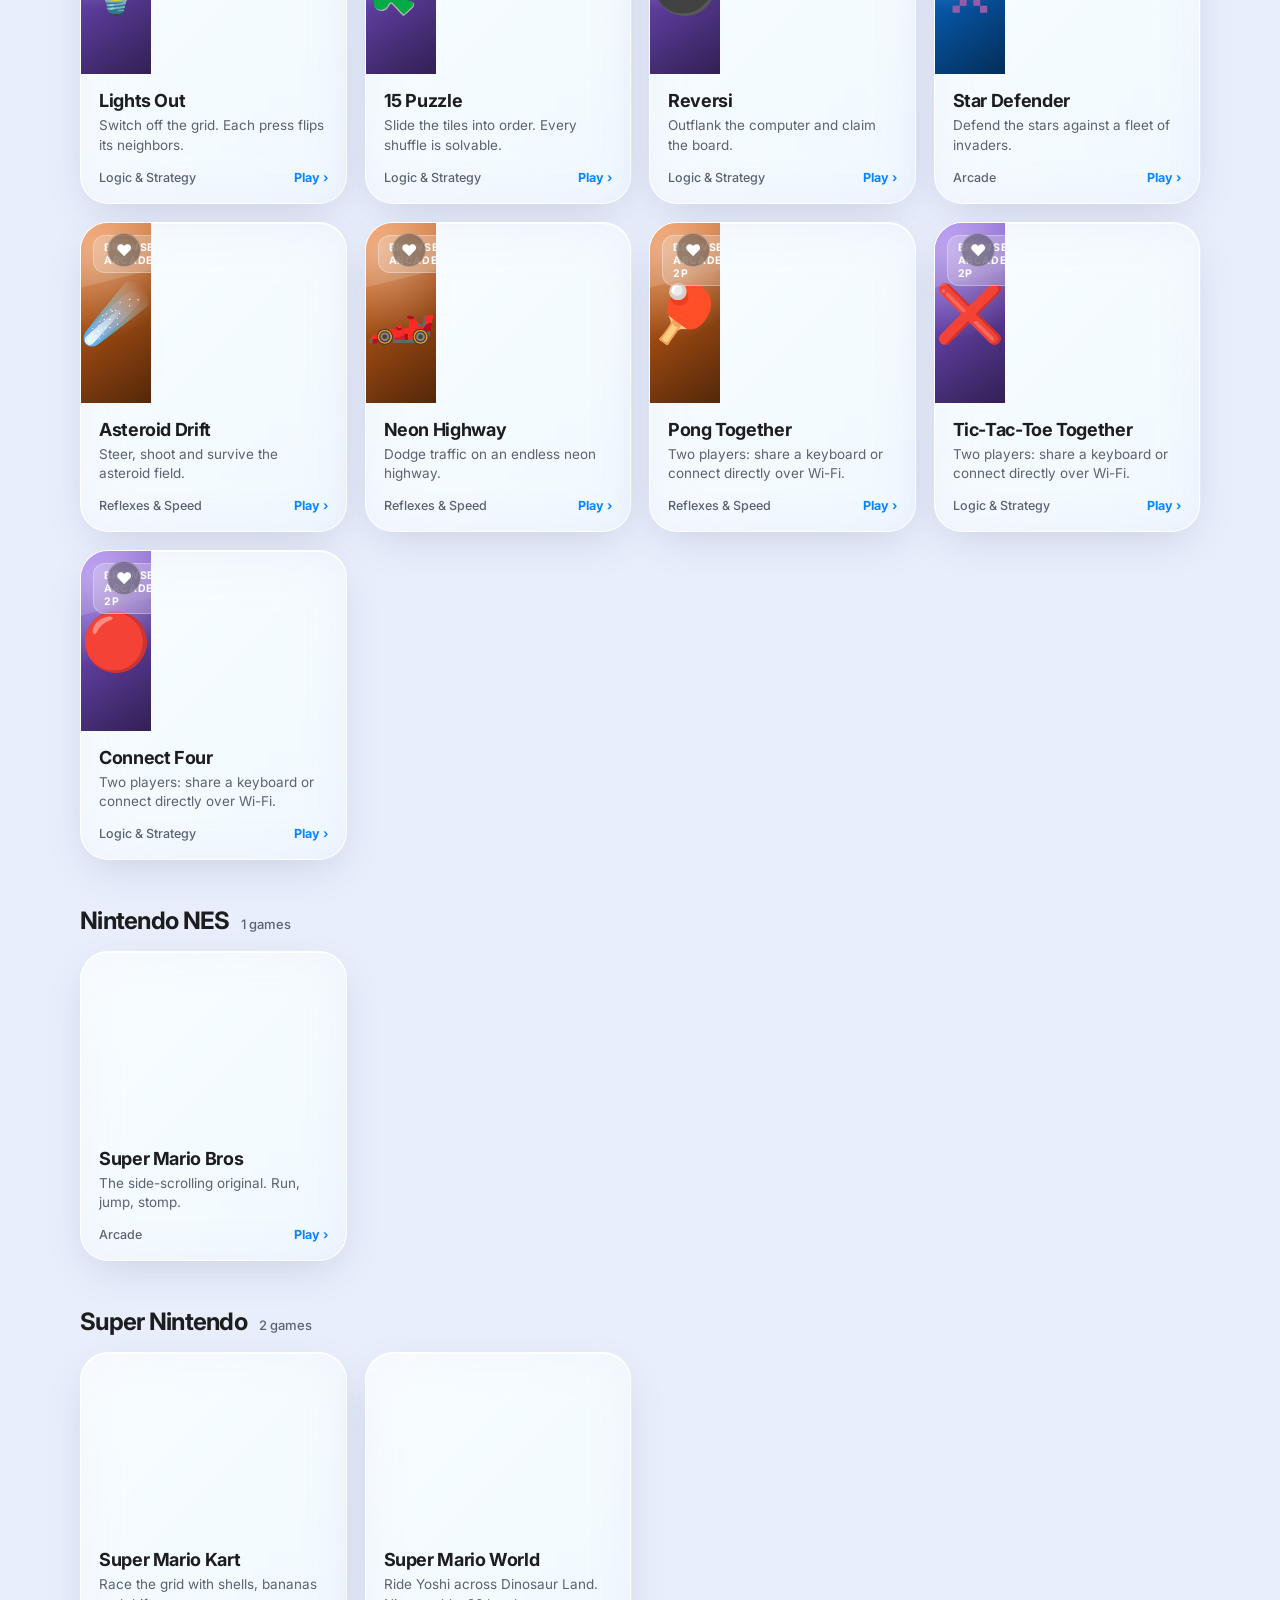
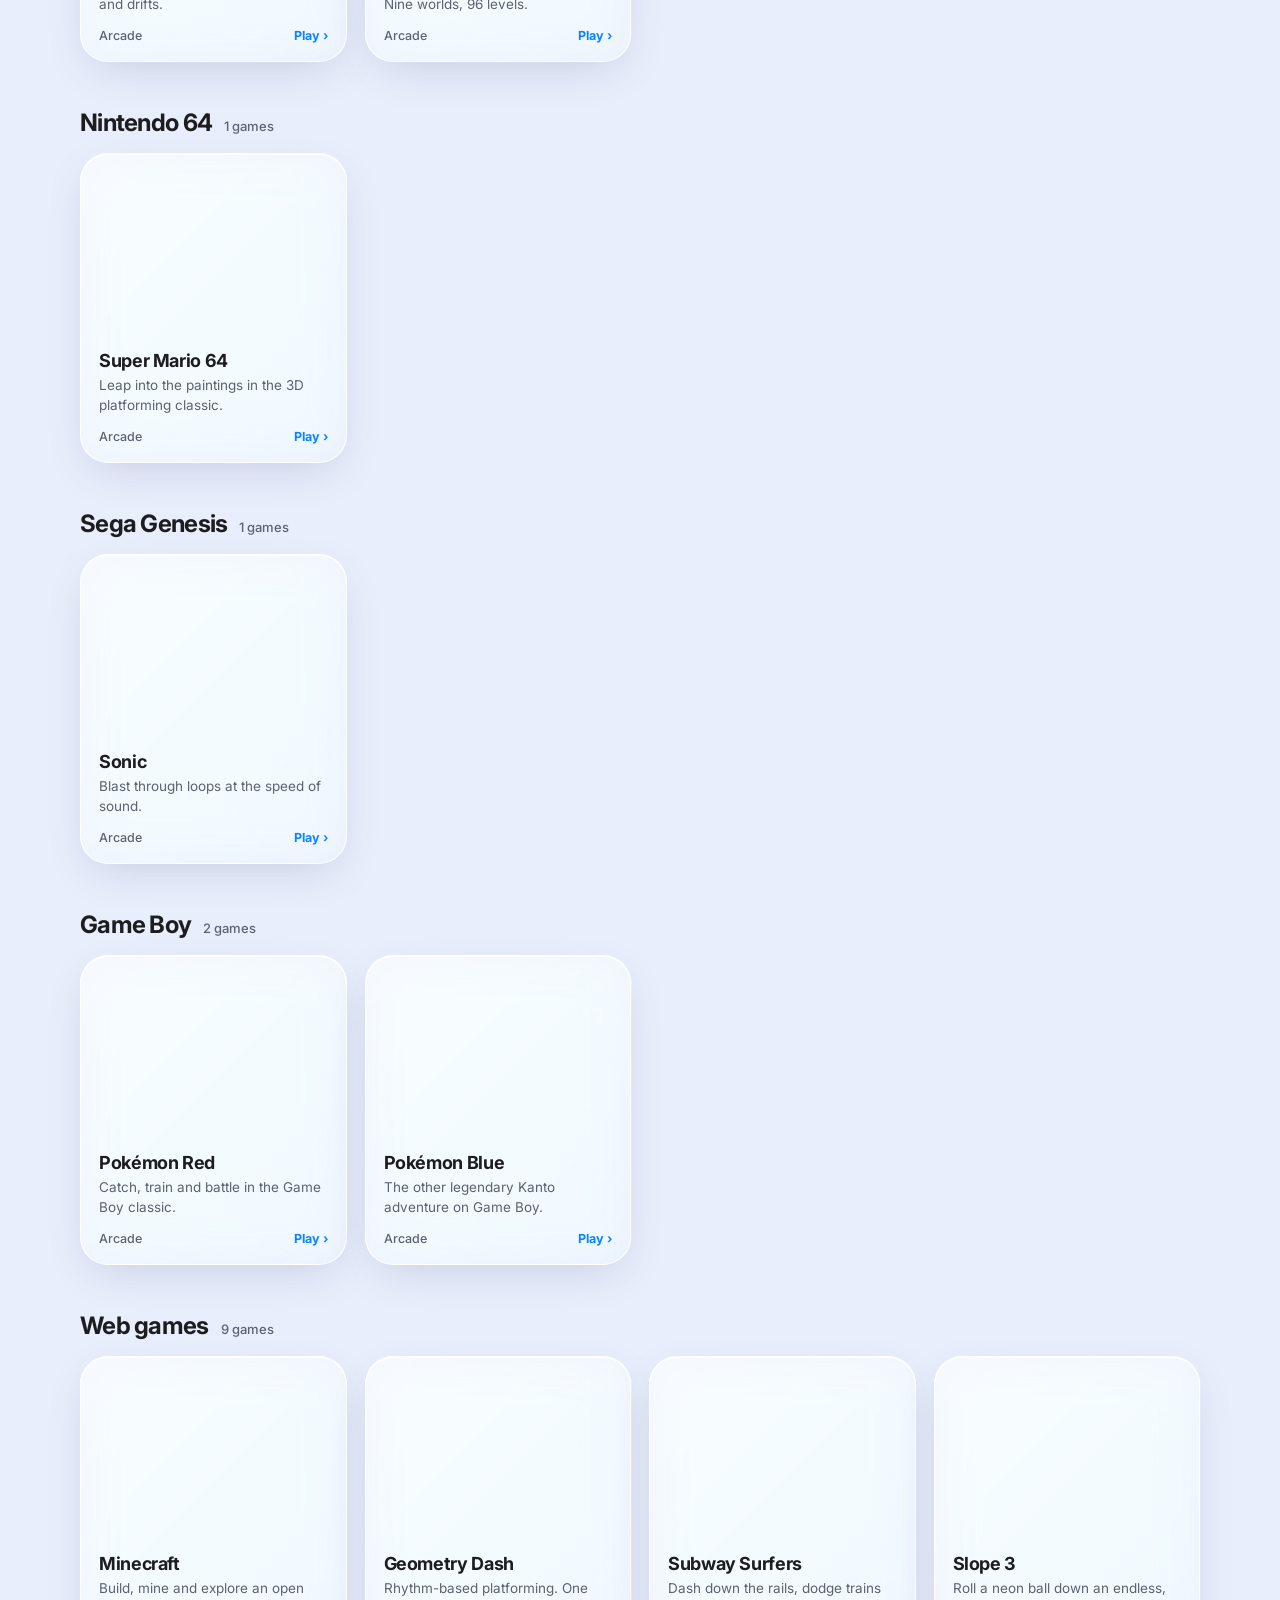
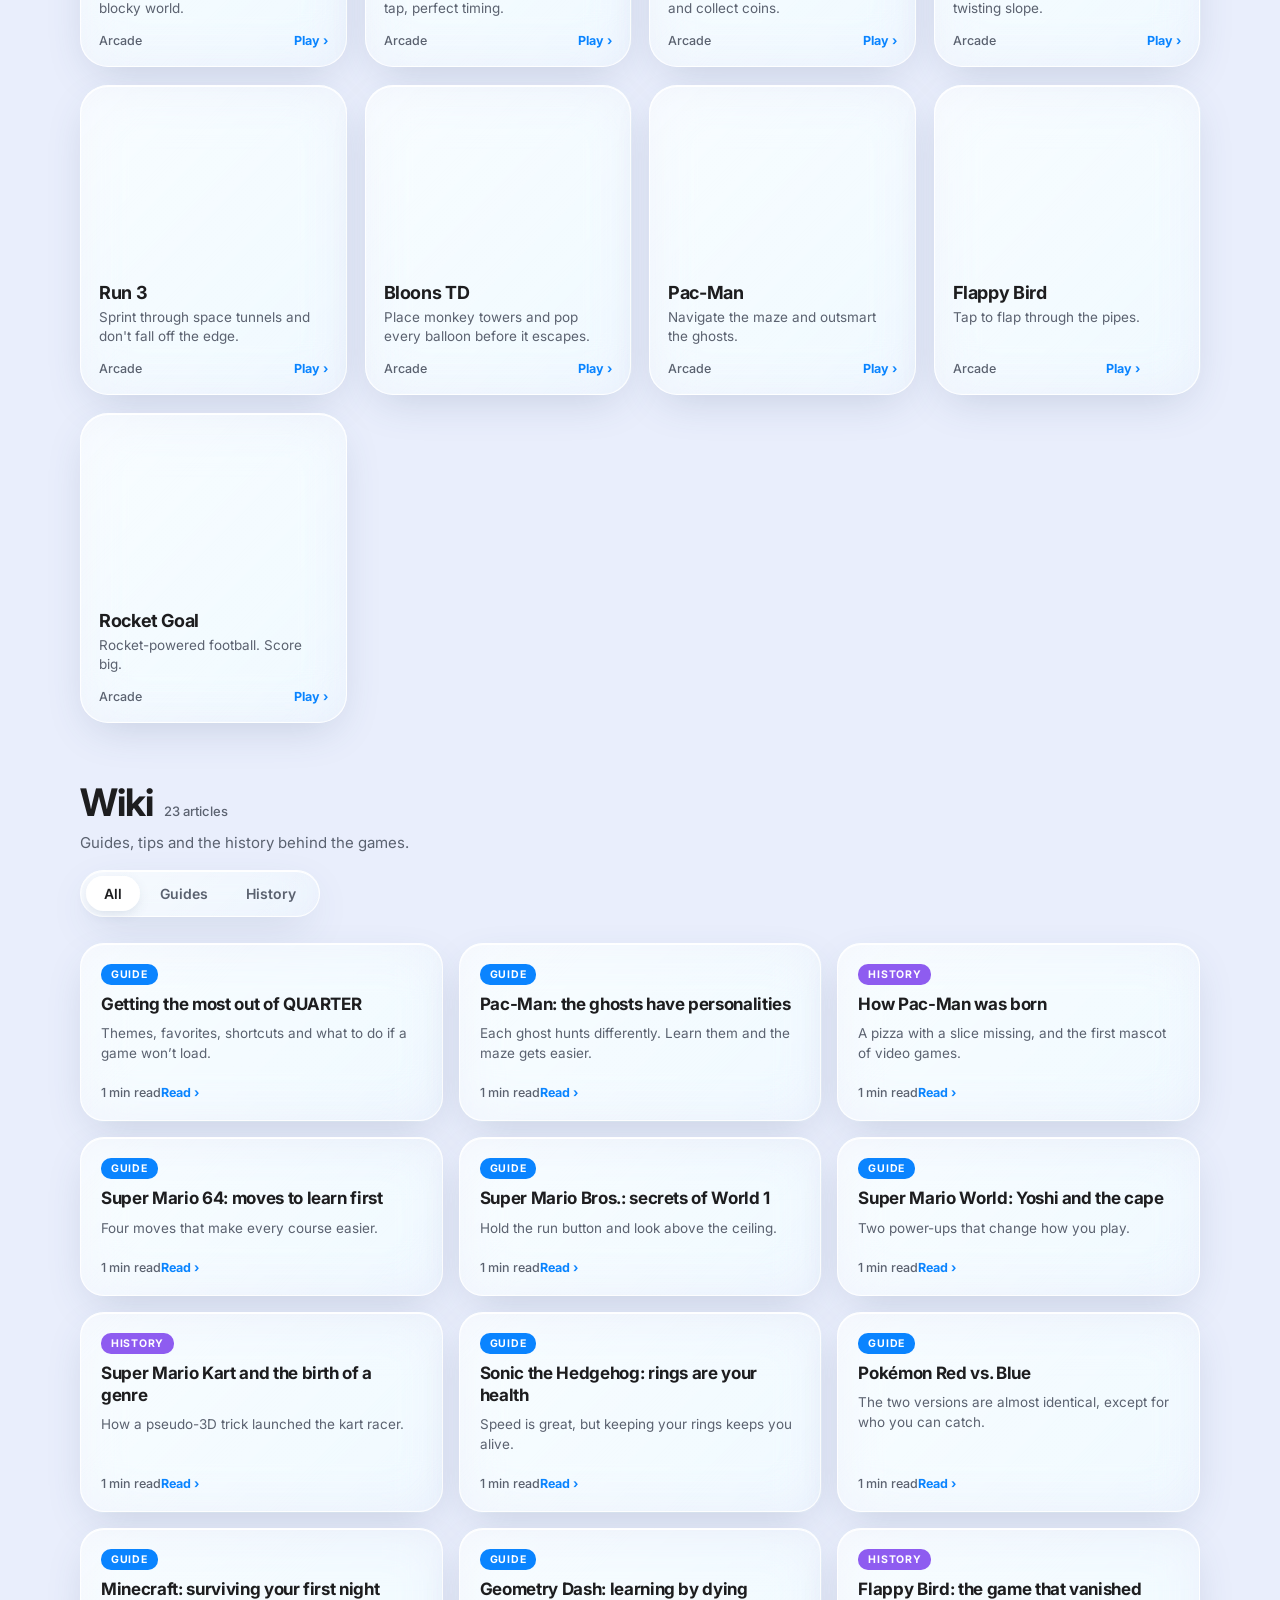
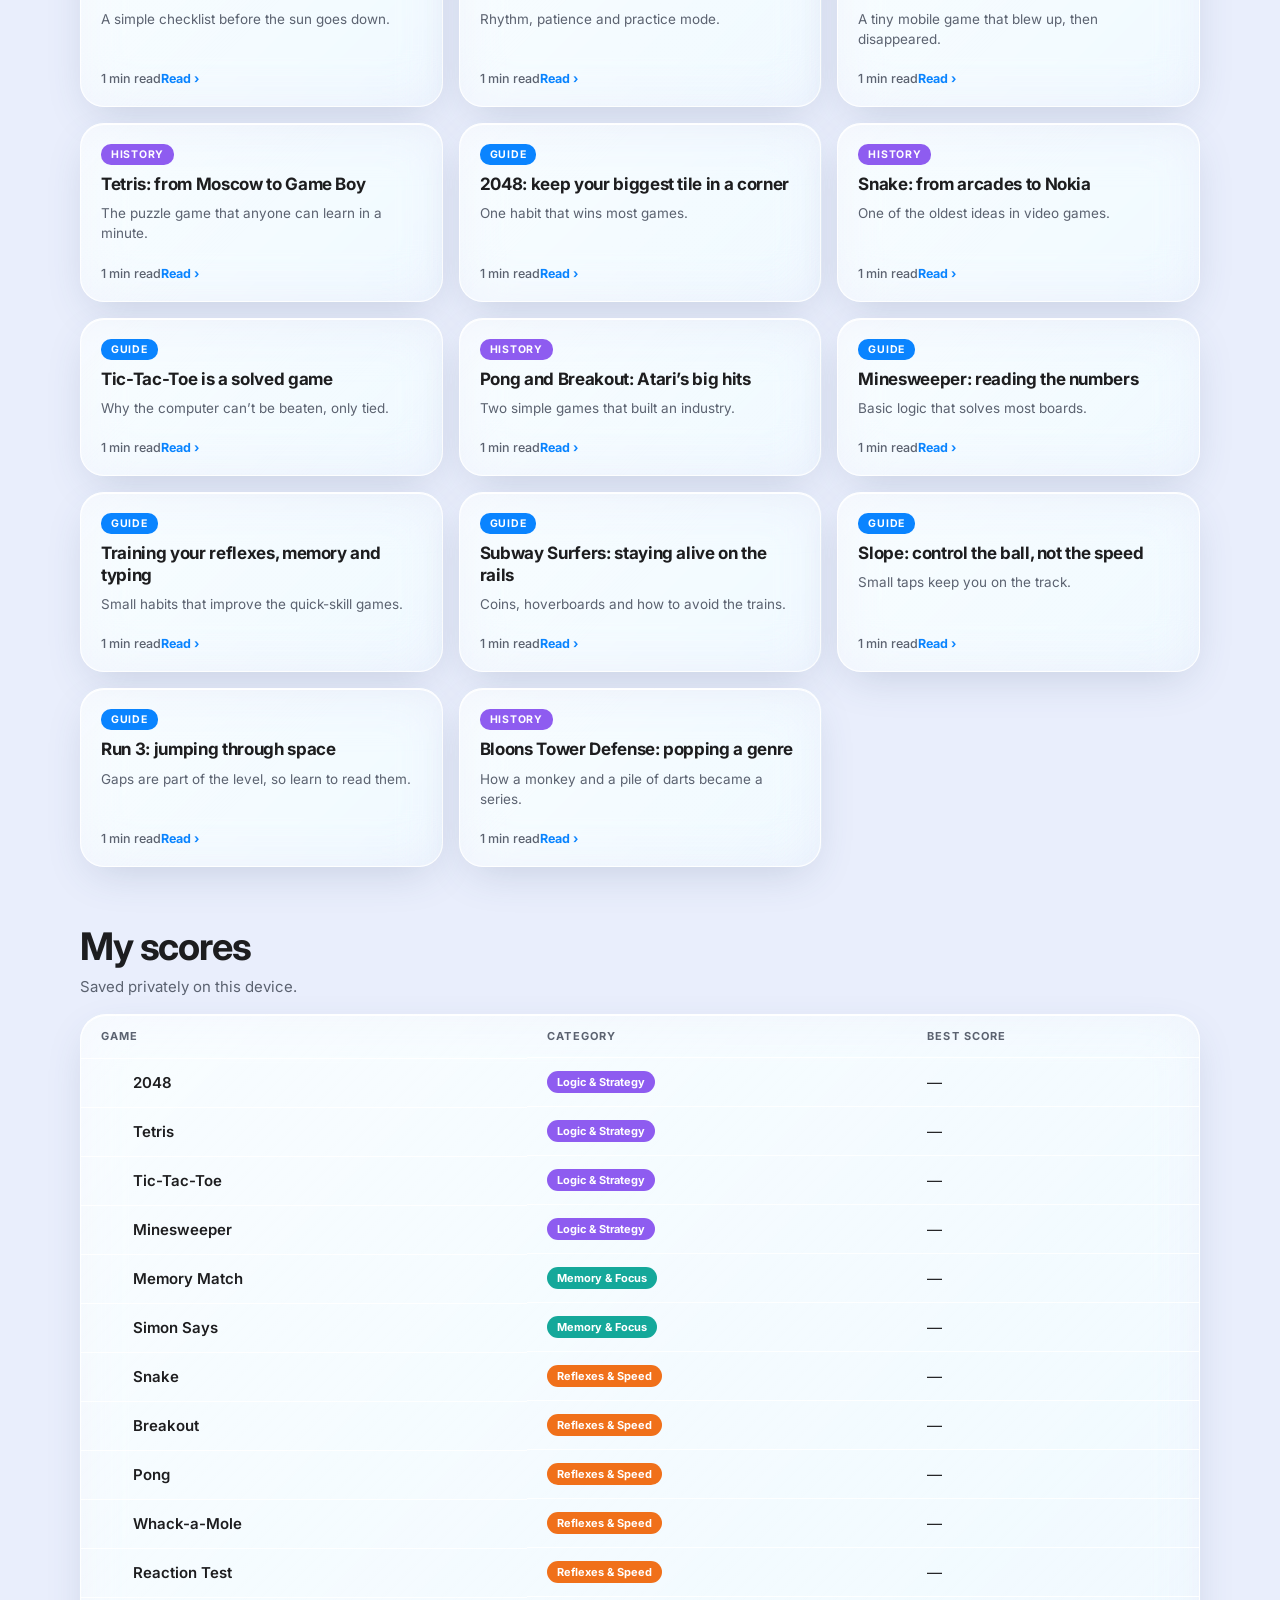
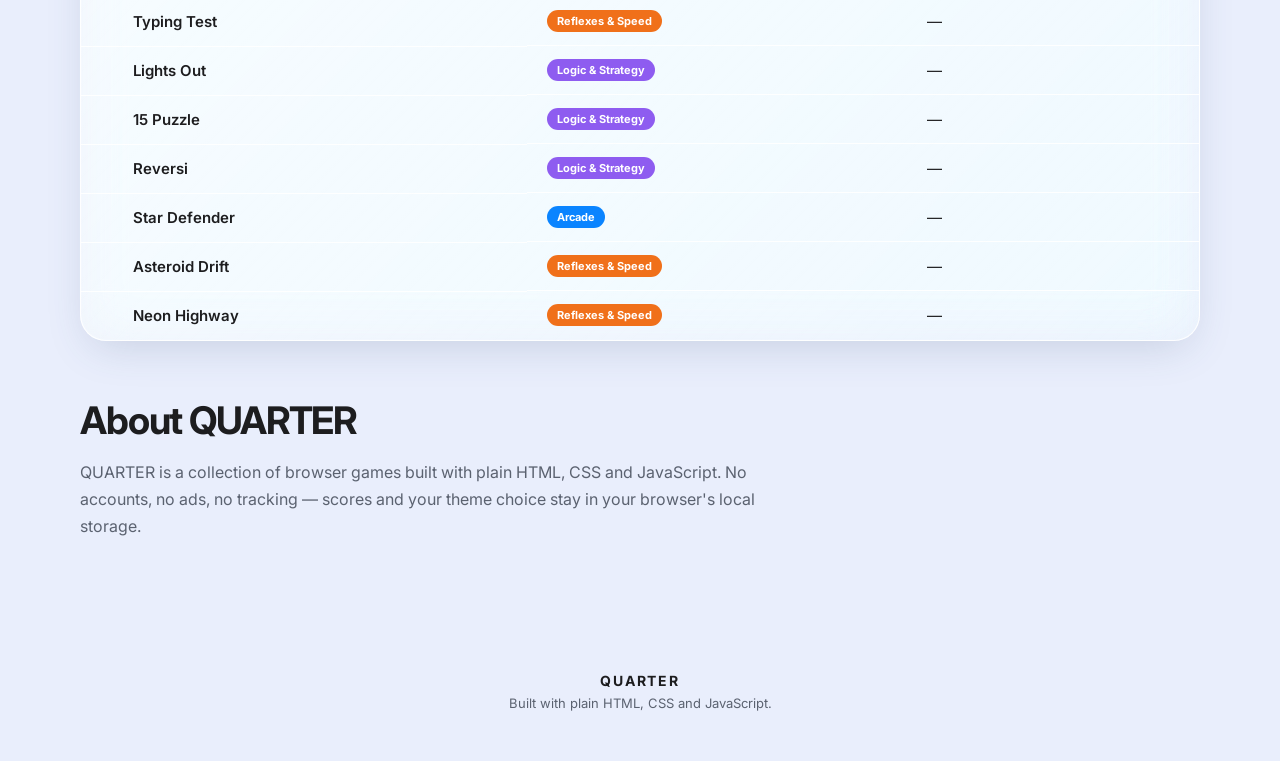
==== commit 1b893607: "Add files via upload" ====
--- a/index.html
+++ b/index.html
@@ -281,6 +281,7 @@
 @media(max-width:860px){nav.links{display:none}.feat{grid-template-columns:1fr}.feat .card .cover{height:170px}}
 @media(max-width:560px){.search{width:auto;flex:1}.brand span.w{display:none}.hero{padding-top:120px}.grid{grid-template-columns:1fr 1fr;gap:12px}.cover{height:110px}.ico{width:48px;height:48px}.meta p{display:none}.stat{min-width:100px;padding:12px 16px}}
 </style>
+<link rel="stylesheet" href="assets/upgrade.css">
 </head>
 <body>
 <div class="bg" aria-hidden="true"><i></i><i></i><i></i></div>
@@ -419,7 +420,7 @@
   {id:'slot6',  name:'Super Mario 64',   code:'2b50',      subject:'arcade', url:'sm64.html',  desc:'Leap into the paintings in the 3D platforming classic.', embed:true},
   {id:'slot4',  name:'Super Mario Bros', code:'1f344',     subject:'arcade', url:'smb.html',   desc:'The side-scrolling original. Run, jump, stomp.', embed:true},
   {id:'slot5',  name:'Super Mario Kart', code:'1f3c1',     subject:'arcade', url:'smk.html',   desc:'Race the grid with shells, bananas and drifts.', embed:true},
-  {id:'slot20', name:'Super Mario World', code:'1f995', subject:'arcade', url:'Super_Mario_World__USA_.html', desc:'Ride Yoshi across Dinosaur Land. Nine worlds, 96 levels.', embed:true},
+  {id:'slot20', name:'Super Mario World', code:'1f995', subject:'arcade', url:'smw.html', desc:'Ride Yoshi across Dinosaur Land. Nine worlds, 96 levels.', embed:true},
   {id:'slot8',  name:'Sonic',            code:'1f48d',     subject:'arcade', url:'sonic.html', desc:'Blast through loops at the speed of sound.', embed:true},
   {id:'slot9',  name:'Geometry Dash',    code:'1f53a',     subject:'arcade', url:'gd.html',    desc:'Rhythm-based platforming. One tap, perfect timing.', embed:true},
   {id:'slot21', name:'Subway Surfers', code:'1f687', subject:'arcade', url:'https://yell0wsuit.page/assets/games/subway-surfers-unity/index.html', desc:'Dash down the rails, dodge trains and collect coins.', embed:true},
@@ -554,7 +555,7 @@
 function setBest(id,val){ const c=getBest(id); if(val>c) safeStorage.set('quarter_best_'+id,val); return Math.max(c,val); }
 function renderLeaderboard(){
   const body=document.getElementById('leaderboard-body'); body.innerHTML='';
-  GAMES.filter(g=>!isLinked(g) && !g.placeholder).forEach(g=>{
+  GAMES.filter(g=>(!isLinked(g)||g.platform==='browser'&&!g.multiplayer)&&!g.placeholder).forEach(g=>{
     const s=SUBJECTS[g.subject], best=getBest(g.id), tr=document.createElement('tr');
     tr.innerHTML='<td class="name">'+iconImg(g.code,g.name)+' '+g.name+'</td><td><span class="pill" style="background:'+s.color+'">'+s.label+'</span></td><td>'+(best>0?best:'—')+'</td>';
     body.appendChild(tr);
@@ -1099,5 +1100,6 @@
   renderStats(); renderRecent(); renderFeatured(); renderChips(); renderSections(); renderWiki(); renderLeaderboard();
 }catch(e){ console.error(e); showError('Something went wrong loading the game list. Please refresh.'); }
 </script>
+<script src="assets/upgrade.js"></script>
 </body>
 </html>
--- a/assets/upgrade.css
+++ b/assets/upgrade.css
@@ -0,0 +1 @@
+.hub{border-radius:28px;padding:26px;margin-bottom:28px}.hub-grid{display:grid;grid-template-columns:1.2fr 1fr;gap:24px}.hub h2{margin:0 0 10px;font-size:28px;letter-spacing:-.03em}.hub p{color:var(--muted);line-height:1.6}.hub label{display:flex;align-items:center;gap:10px;margin:12px 0}.hub input,.hub select,.platform-row select{padding:10px;border:1px solid var(--gb);background:var(--surf);border-radius:12px;color:var(--text)}.hub input[type=range]{padding:0}.platform-row{display:flex;gap:8px;flex-wrap:wrap;margin-bottom:16px}.platform-row button,.hub button,.hub a.action{padding:10px 16px;background:var(--g);color:var(--text);border:1px solid var(--gb);border-radius:16px;cursor:pointer}.platform-row button.on{background:var(--accent);color:white}.hub .action{display:inline-block;margin:4px}.hub .status{font-size:13px;color:var(--accent)}.new-cover{font-size:56px}.toolbar-note{font-size:13px;color:var(--muted);margin-bottom:24px}button:focus-visible,a:focus-visible,input:focus-visible,select:focus-visible{outline:3px solid var(--accent);outline-offset:3px}.playtime{margin-left:8px;font-size:11px;color:var(--muted)}@media(max-width:700px){.hub-grid{grid-template-columns:1fr}.hub{padding:20px}.platform-row button{padding:8px 12px}}@media(prefers-reduced-motion:reduce){*,*:before,*:after{animation:none!important;transition:none!important;scroll-behavior:auto!important}}
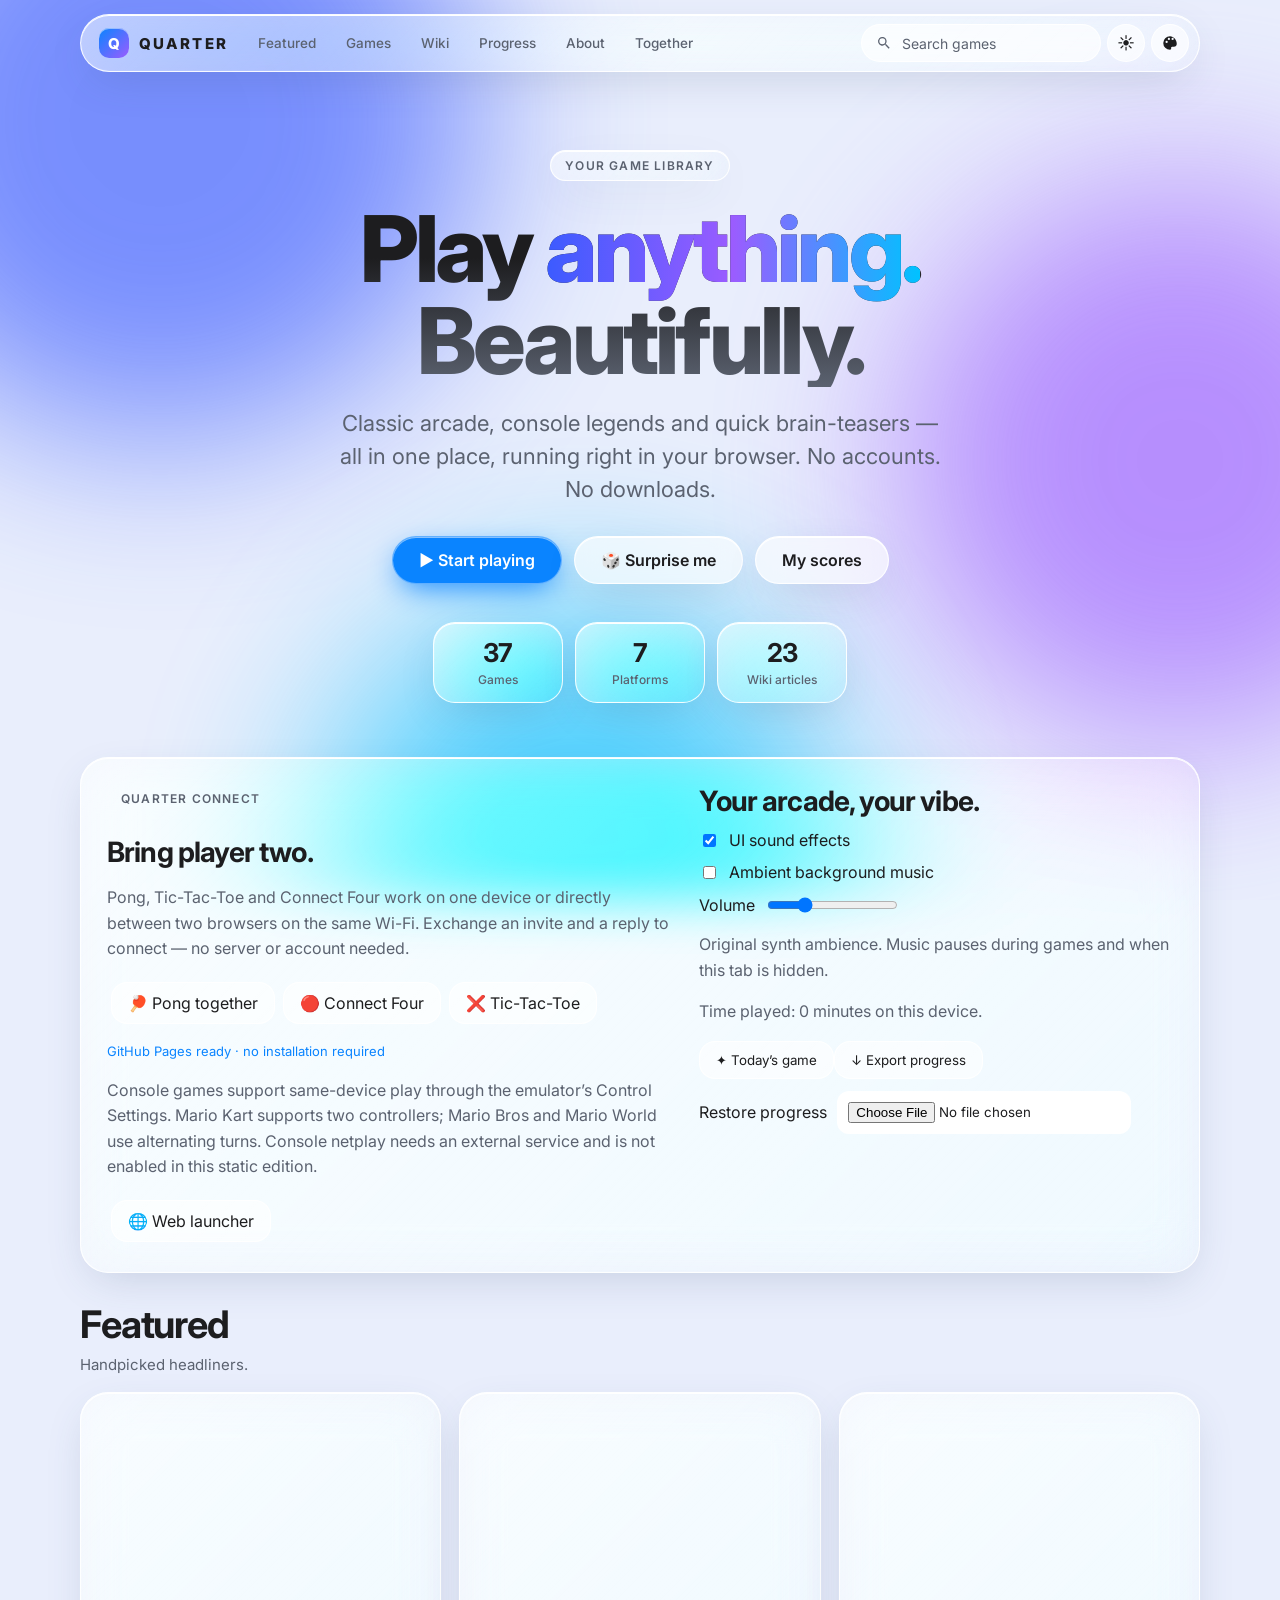
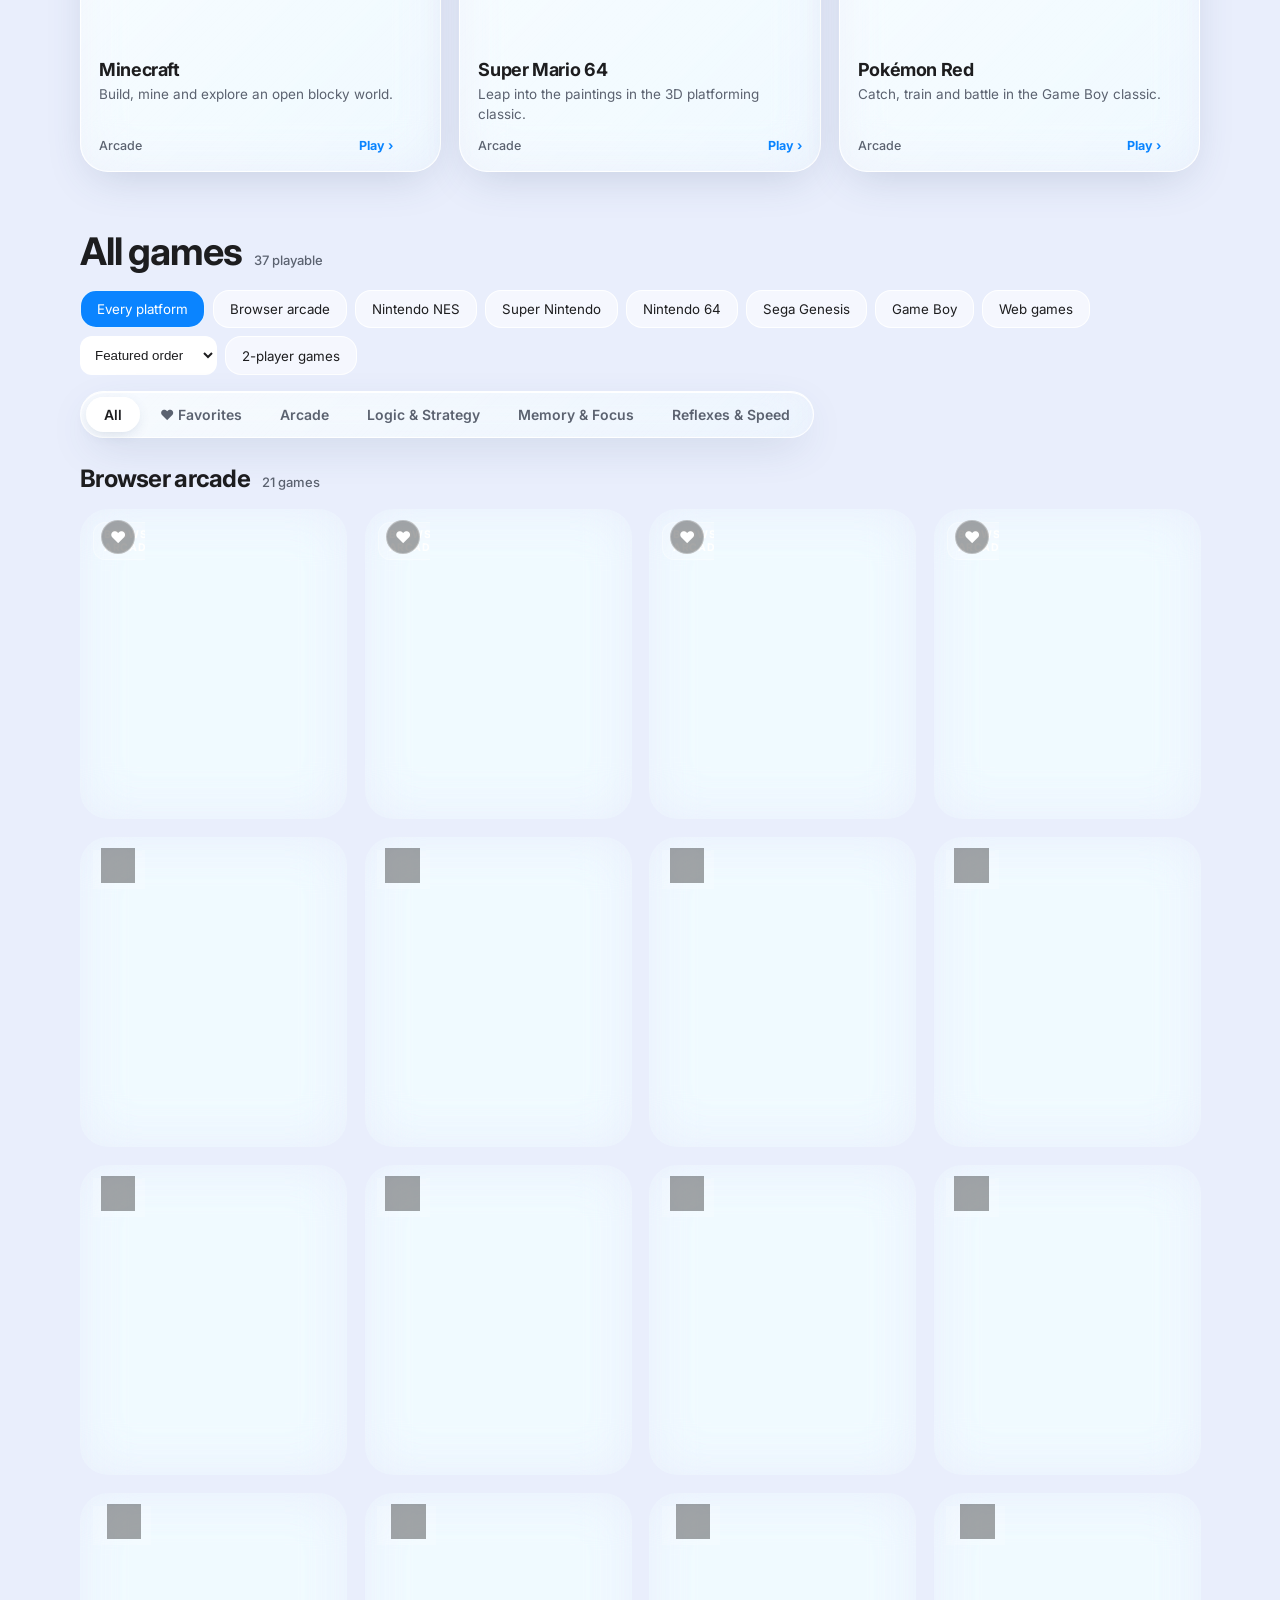
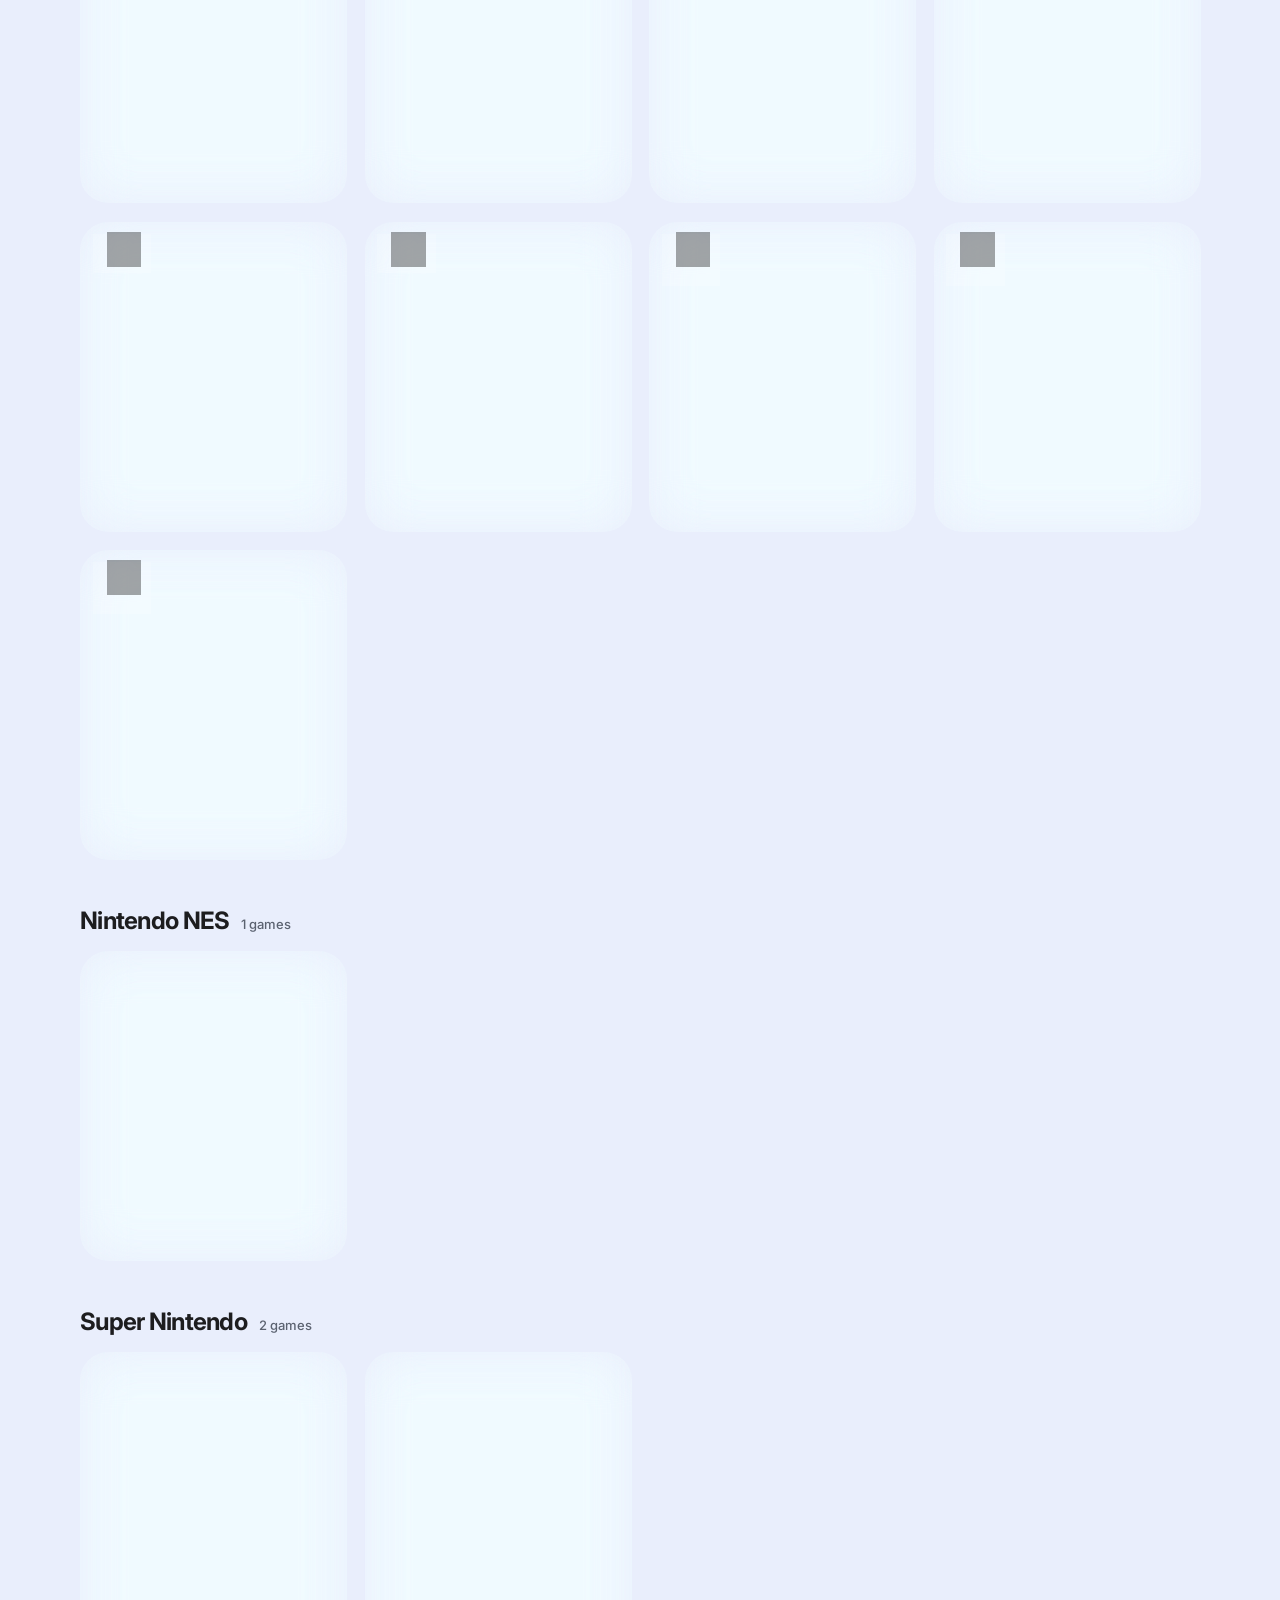
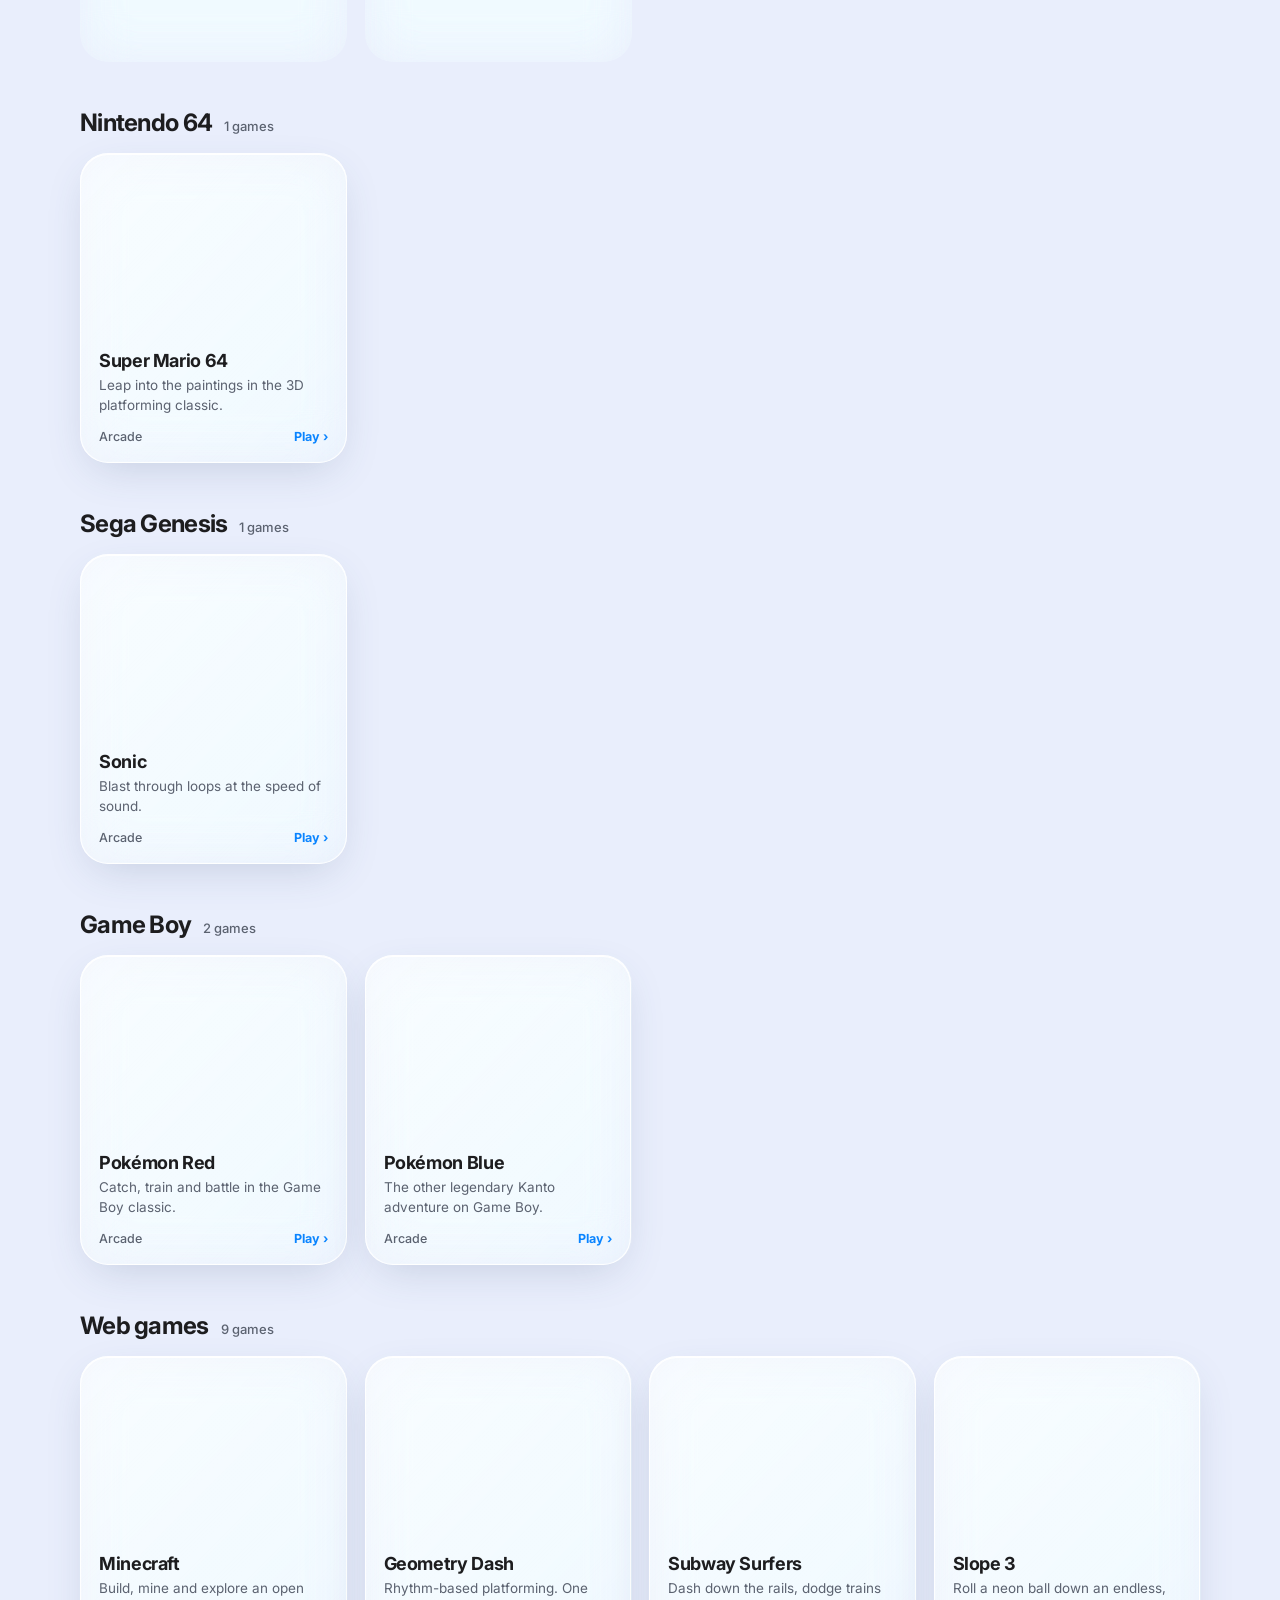
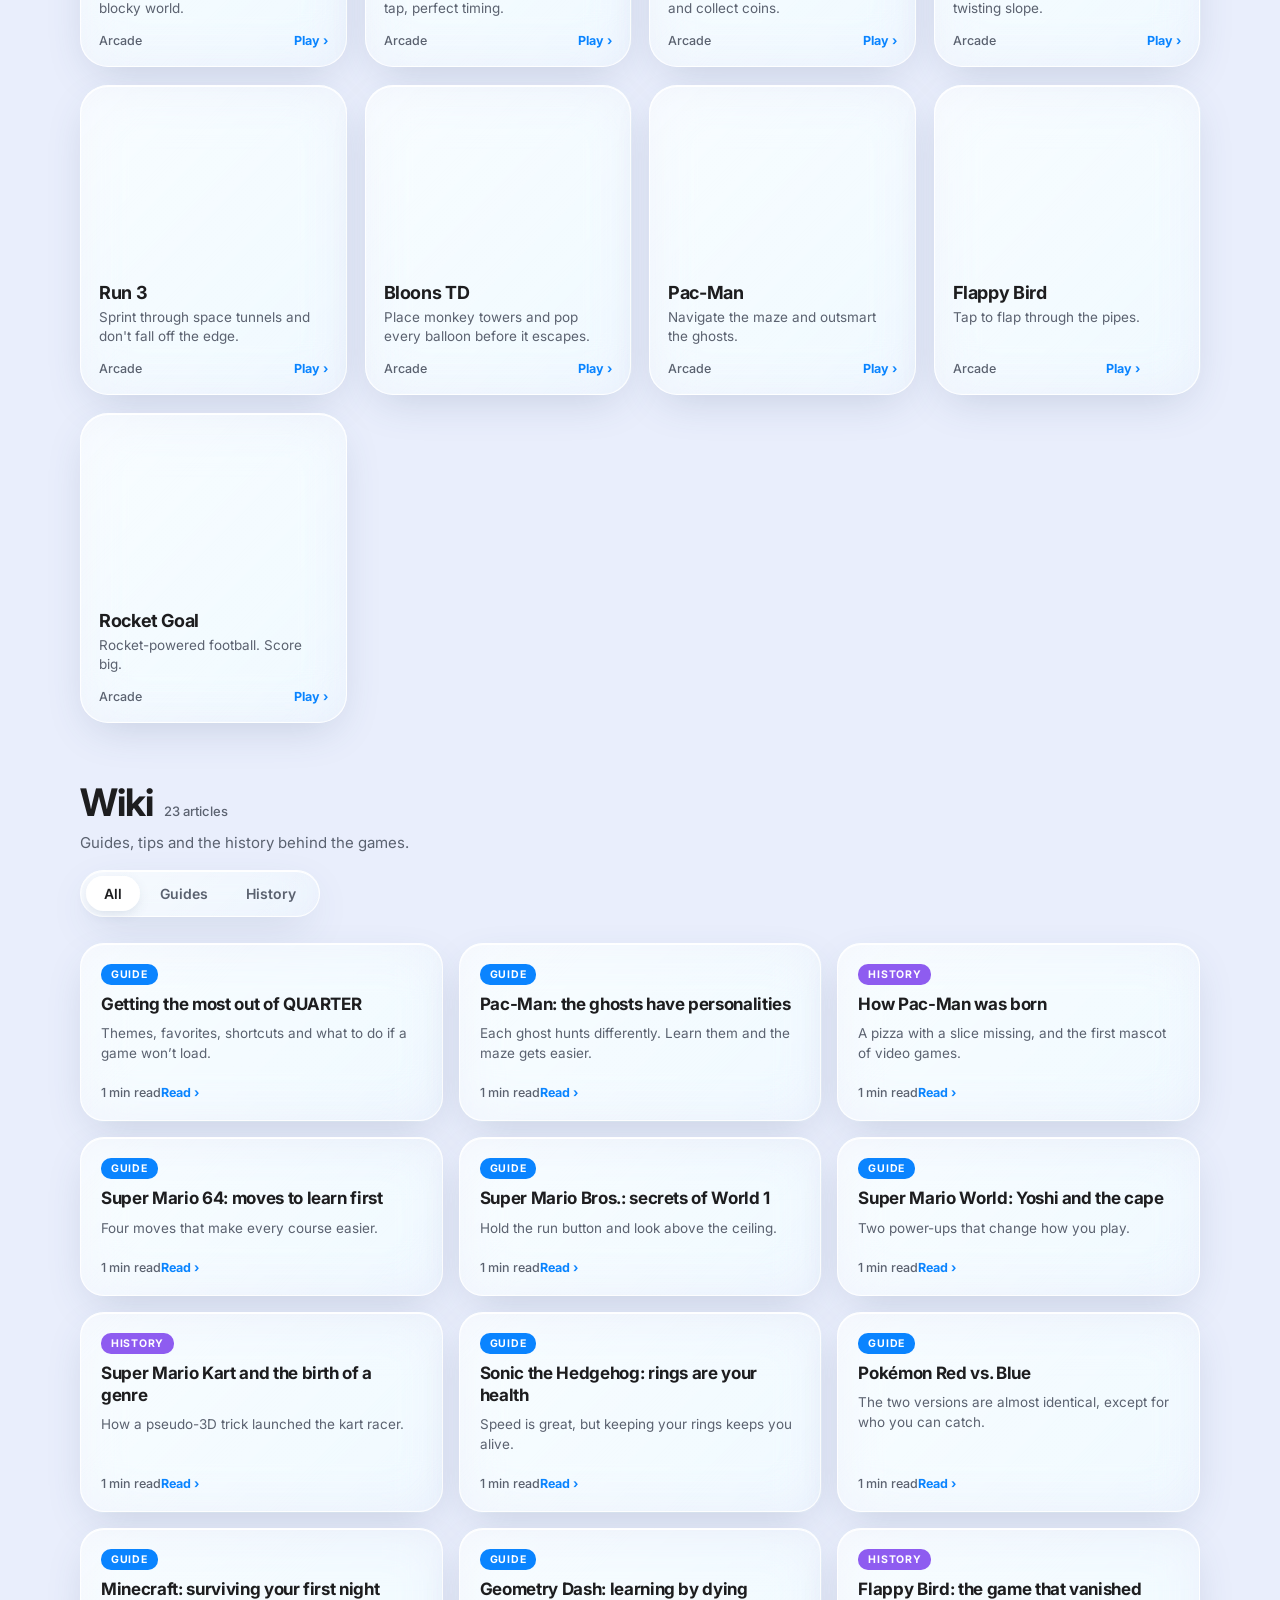
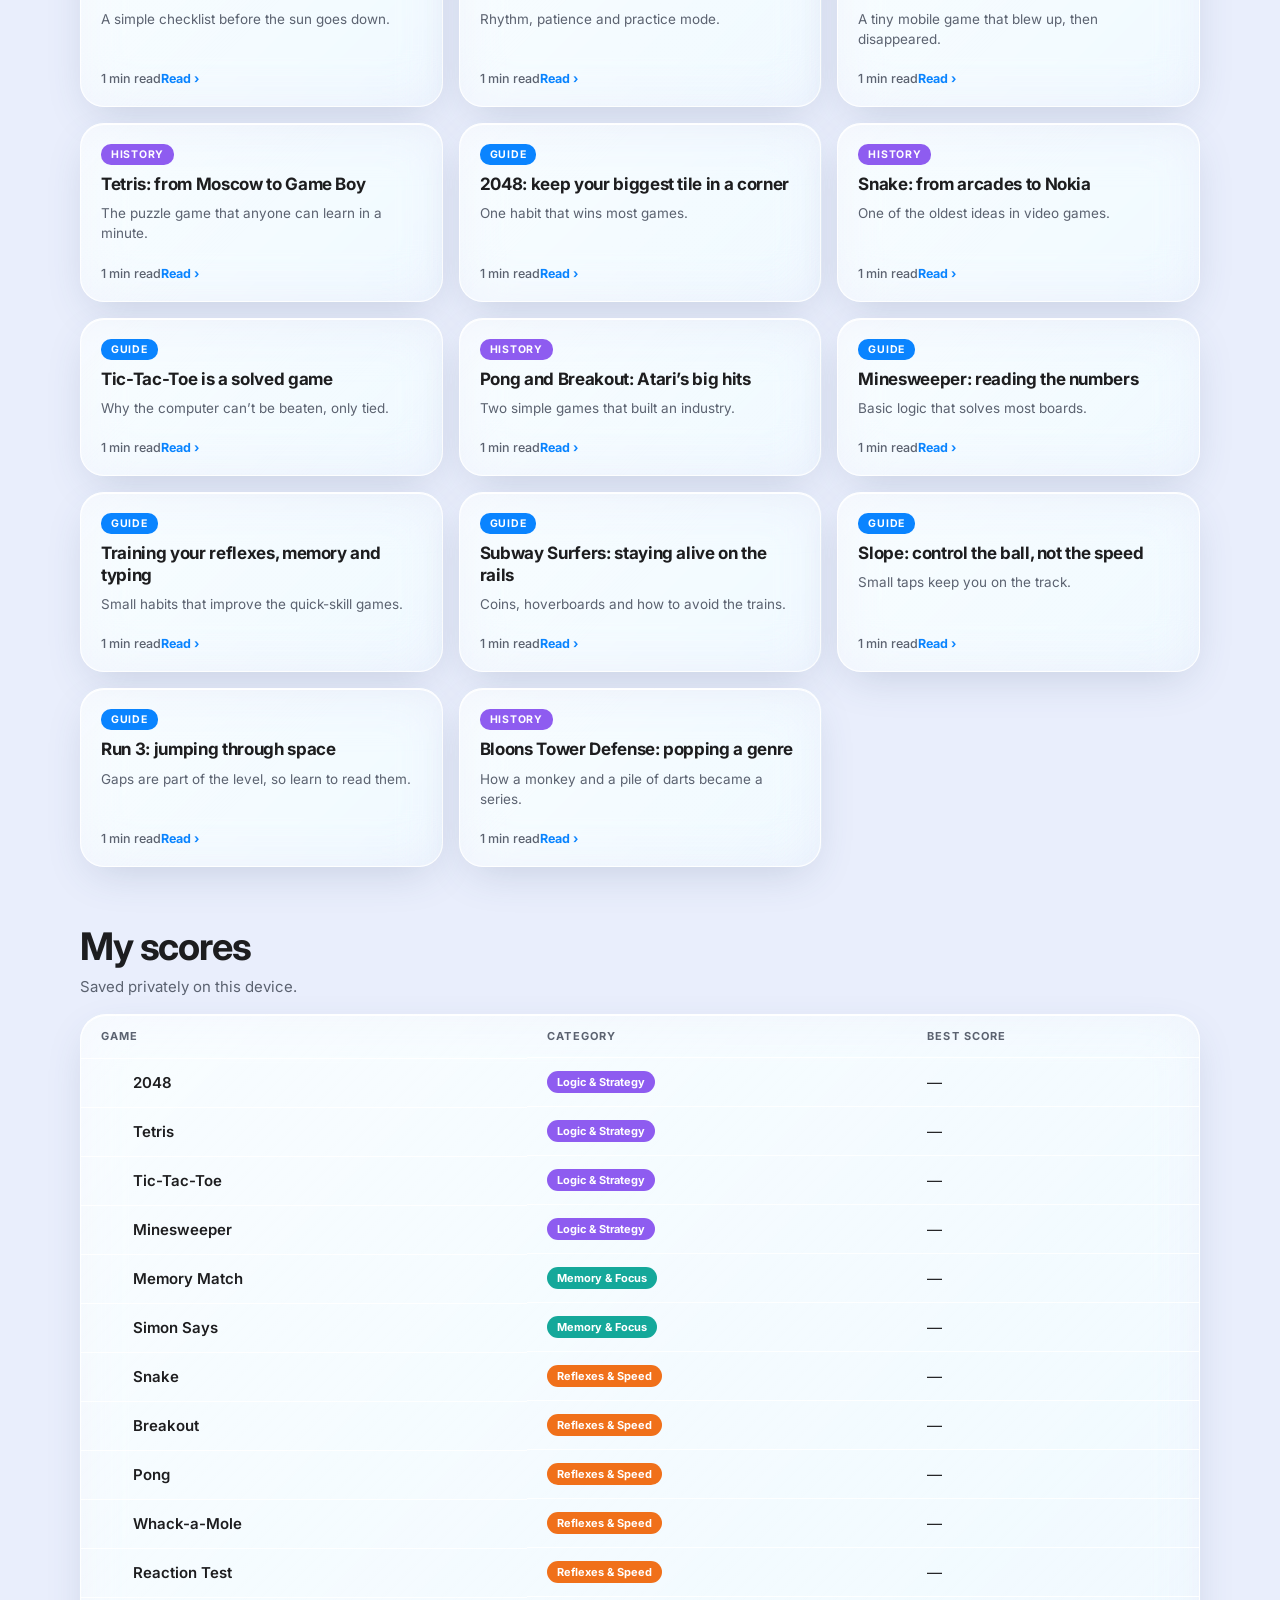
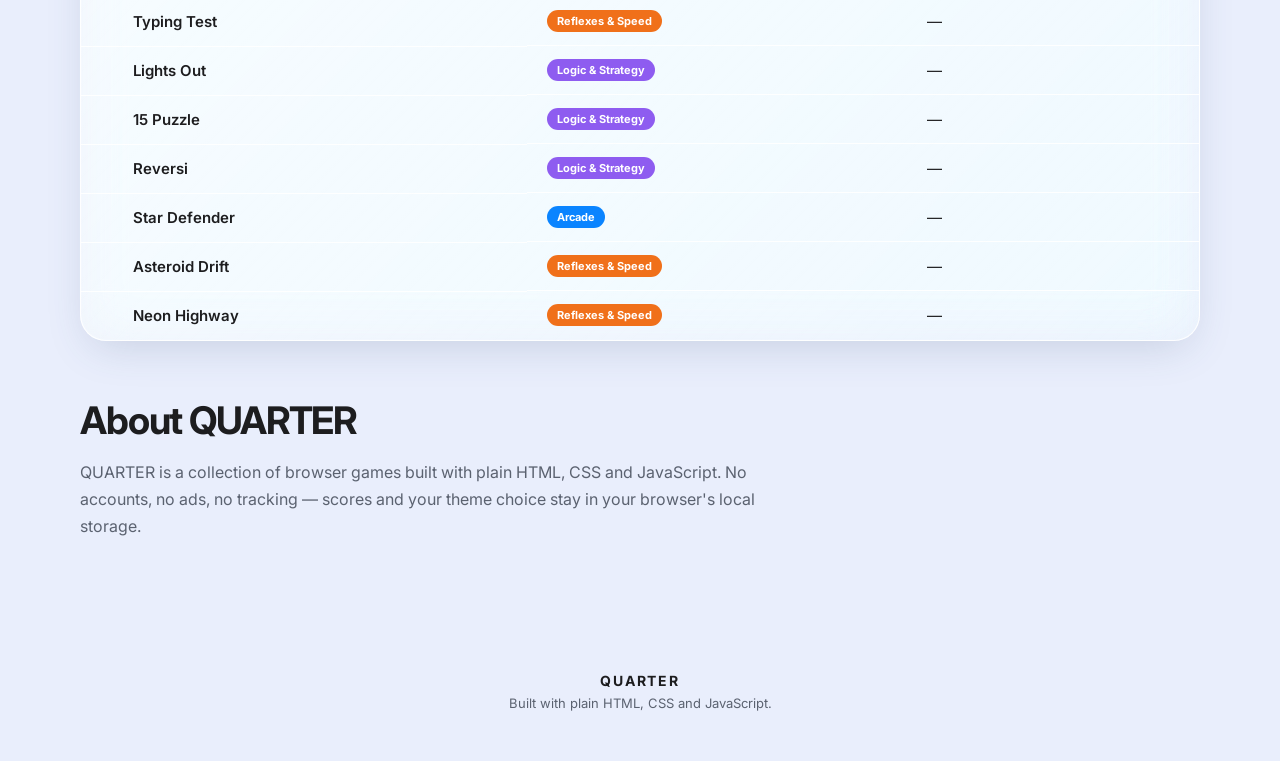
==== commit 9db38415: "Update index.html" ====
--- a/index.html
+++ b/index.html
@@ -3,7 +3,7 @@
 <head>
 <meta charset="UTF-8">
 <meta name="viewport" content="width=device-width, initial-scale=1.0">
-<title>QUARTER — Play</title>
+<title>Classroom</title>
 <script>try{var h=document.documentElement,L=localStorage,m=L.getItem("quarter_mode"),c=L.getItem("quarter_theme"),y=L.getItem("quarter_style");if(!m)m=matchMedia("(prefers-color-scheme: light)").matches?"light":"dark";if(c==="frost"){c="midnight";m="light"}h.dataset.mode=m;if(c)h.dataset.theme=c;if(y)h.dataset.style=y}catch(e){}</script>
 <link rel="icon" type="image/jpeg" href="favicon.jpg">
 <style>
@@ -416,7 +416,7 @@
 
 const GAMES = [
   // Arcade
-  {id:'slot7',  name:'Minecraft',        code:'26cf-fe0f', subject:'arcade', url:'mc.html',    desc:'Build, mine and explore an open blocky world.', embed:true},
+  {id:'slot7',  name:'Minecraft',        code:'26cf-fe0f', subject:'arcade', url:'https://retroweb123.neocities.org/eaglercraft-26.2-zeus-skins',    desc:'Build, mine and explore an open blocky world.', embed:true},
   {id:'slot6',  name:'Super Mario 64',   code:'2b50',      subject:'arcade', url:'sm64.html',  desc:'Leap into the paintings in the 3D platforming classic.', embed:true},
   {id:'slot4',  name:'Super Mario Bros', code:'1f344',     subject:'arcade', url:'smb.html',   desc:'The side-scrolling original. Run, jump, stomp.', embed:true},
   {id:'slot5',  name:'Super Mario Kart', code:'1f3c1',     subject:'arcade', url:'smk.html',   desc:'Race the grid with shells, bananas and drifts.', embed:true},
